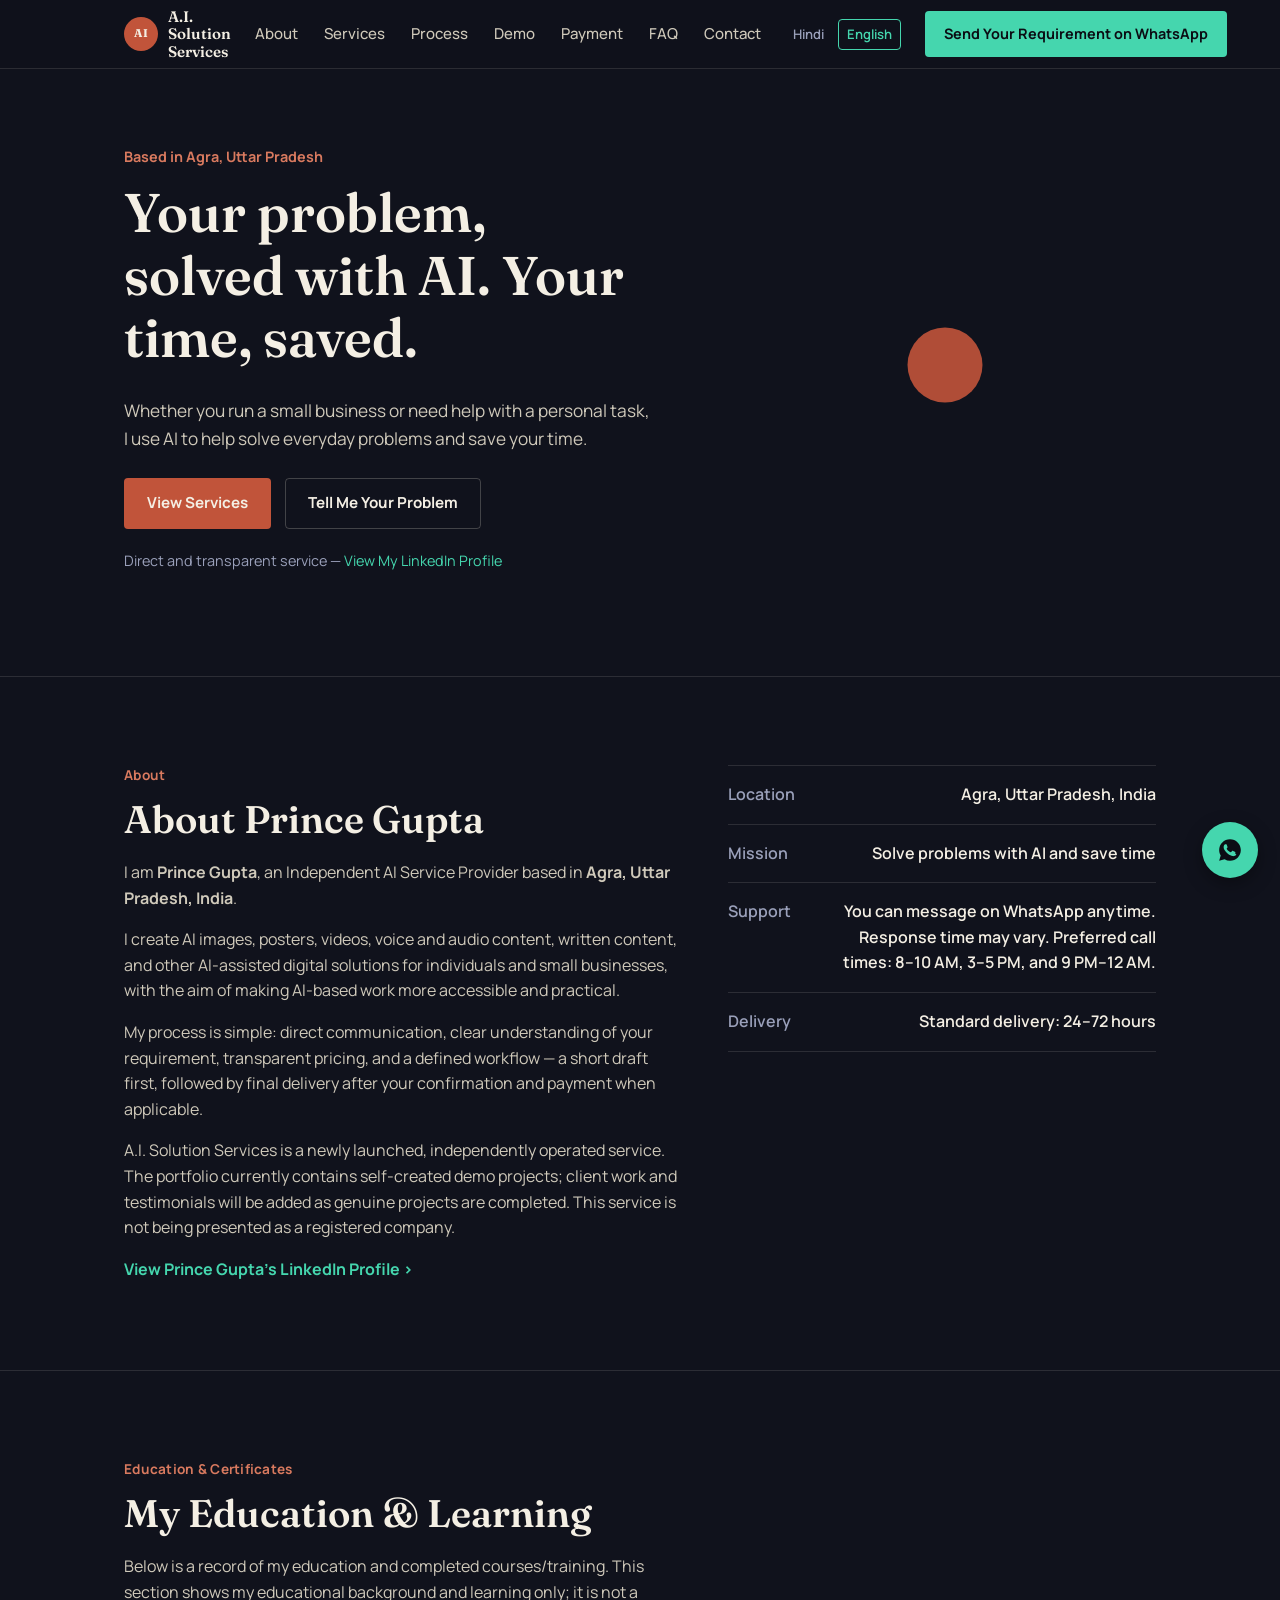
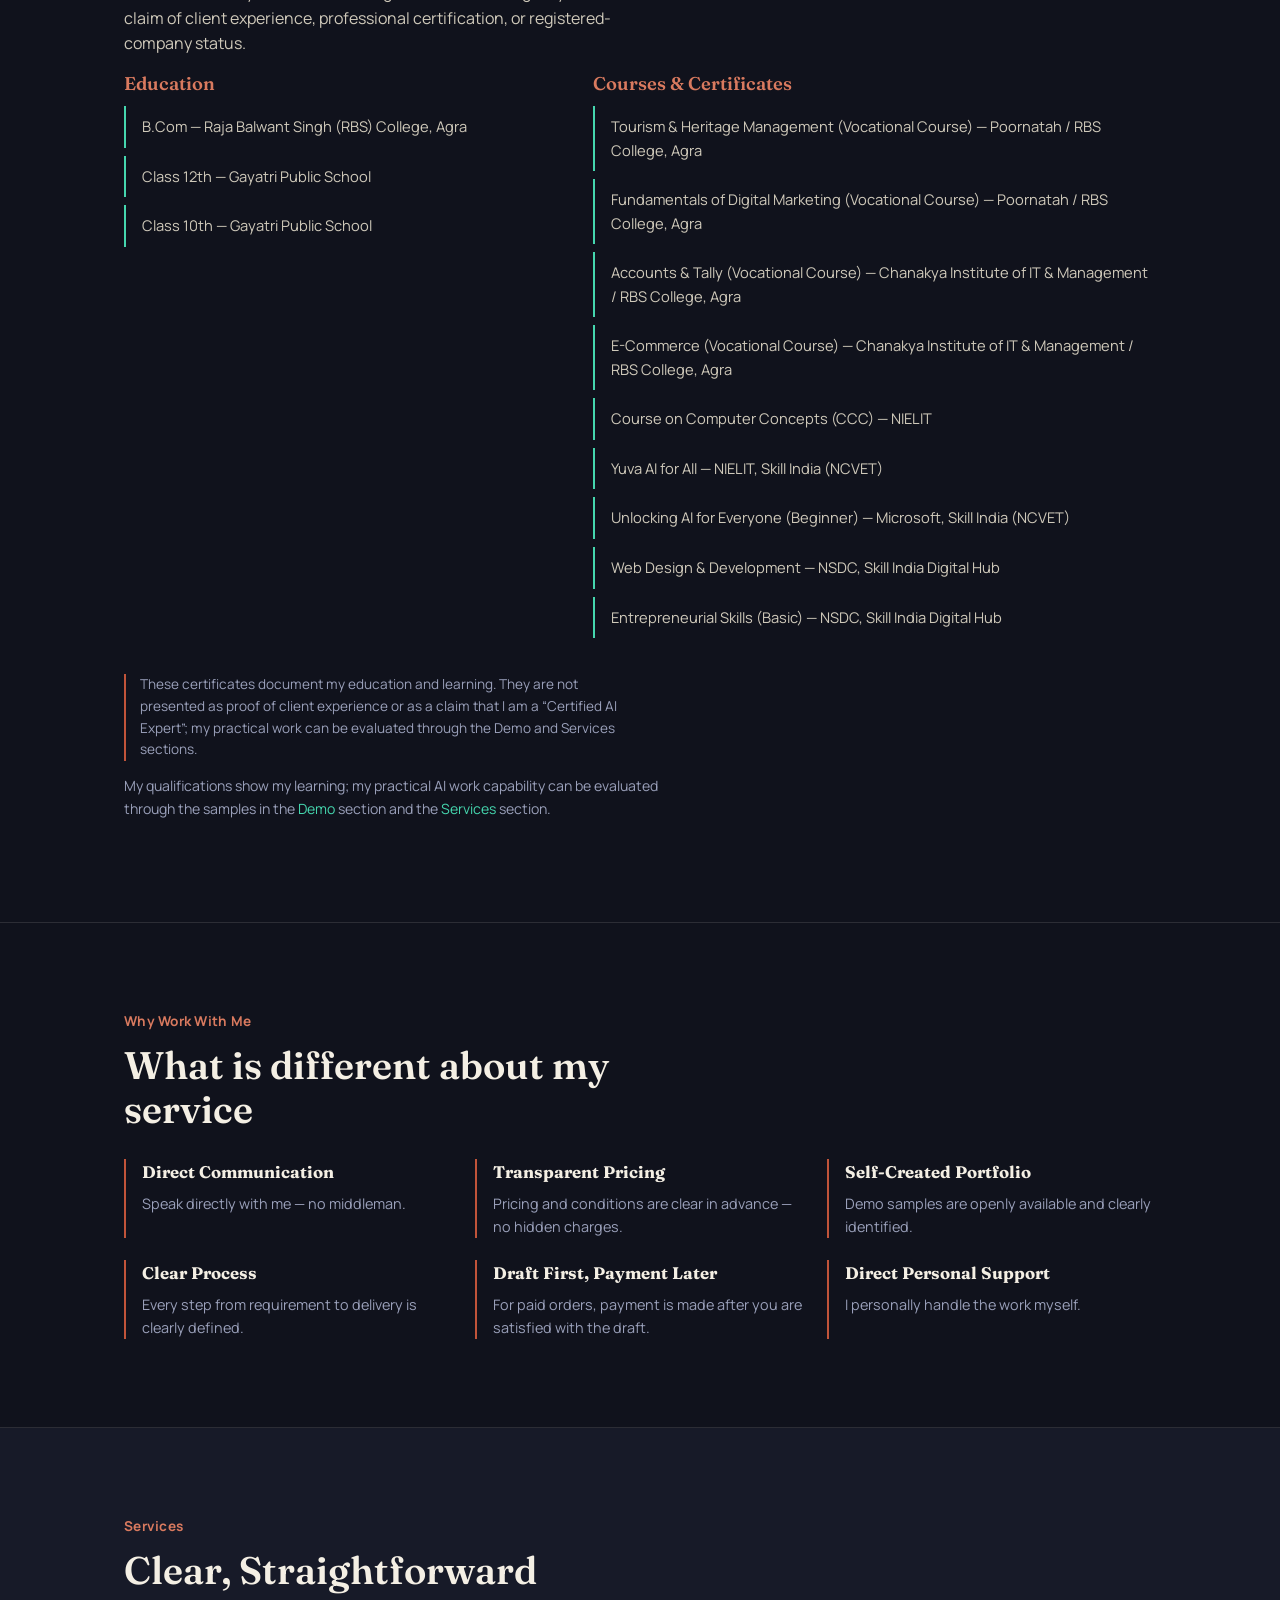
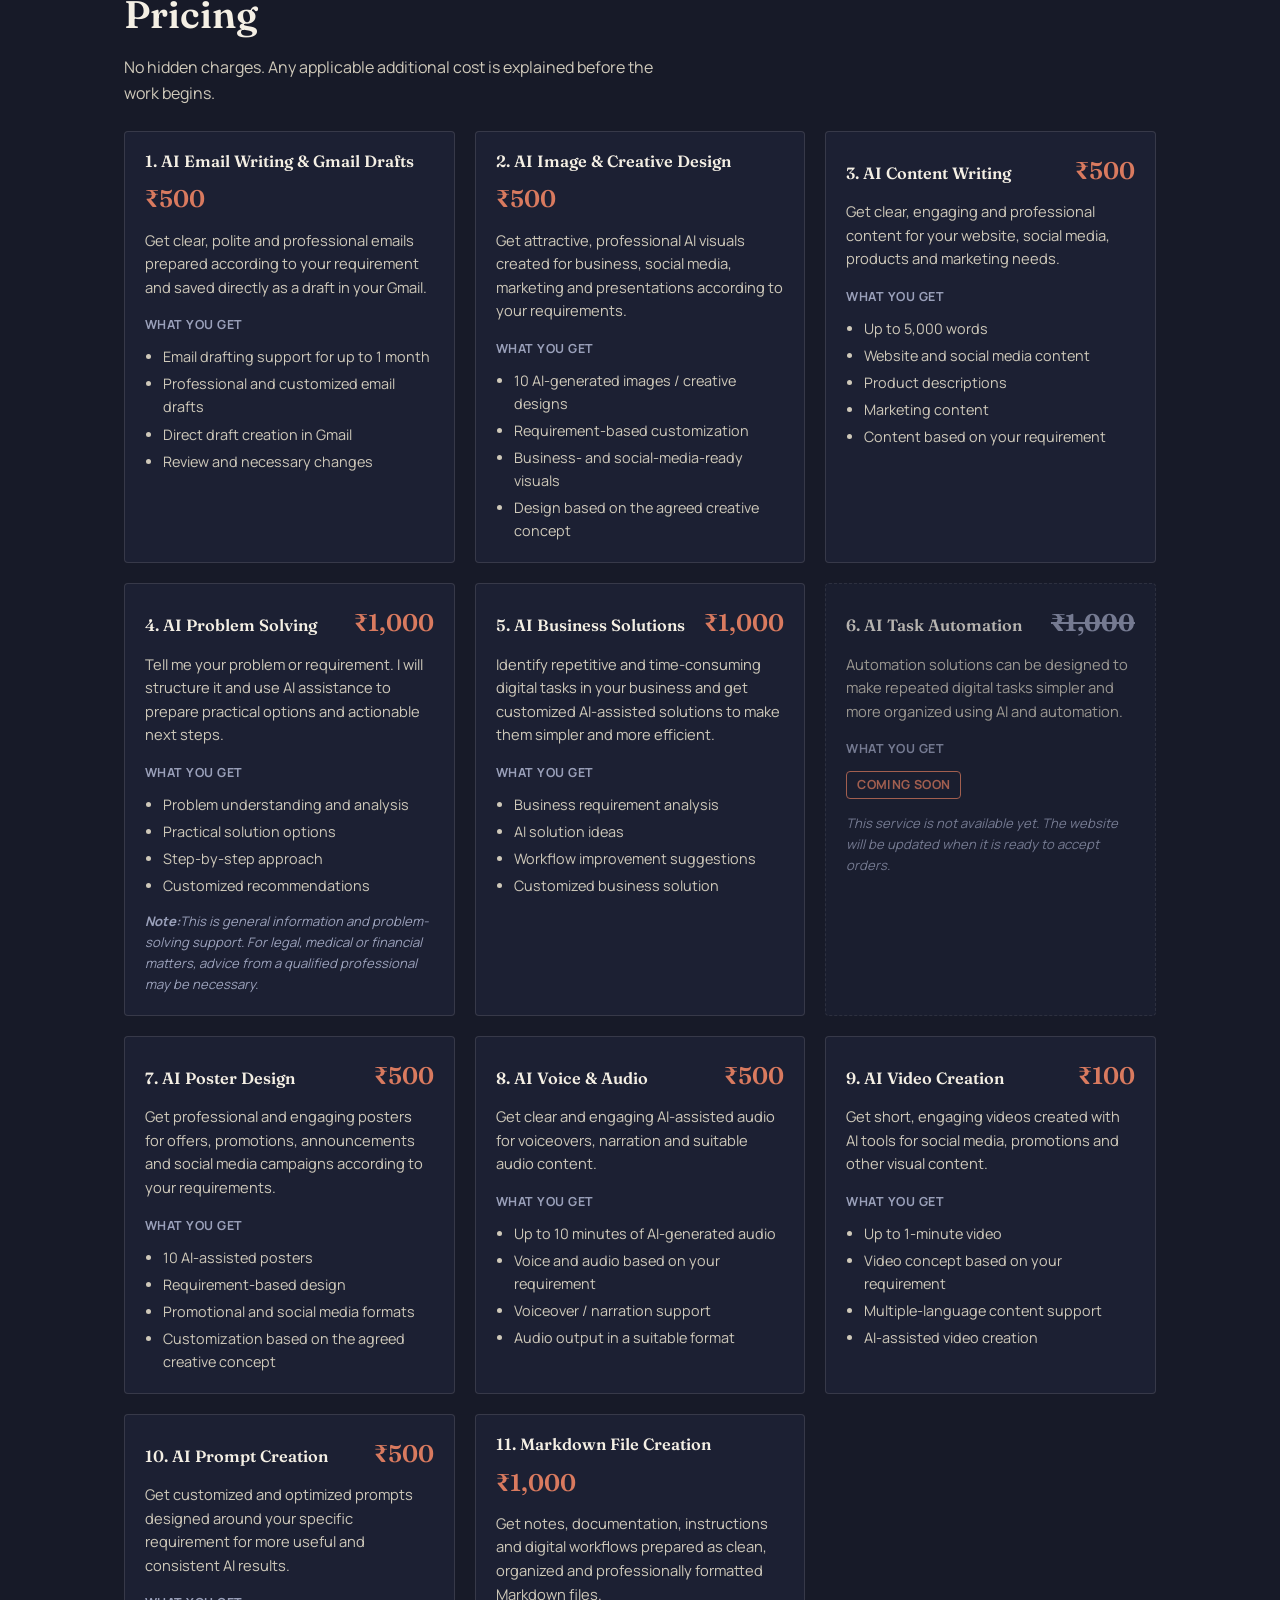
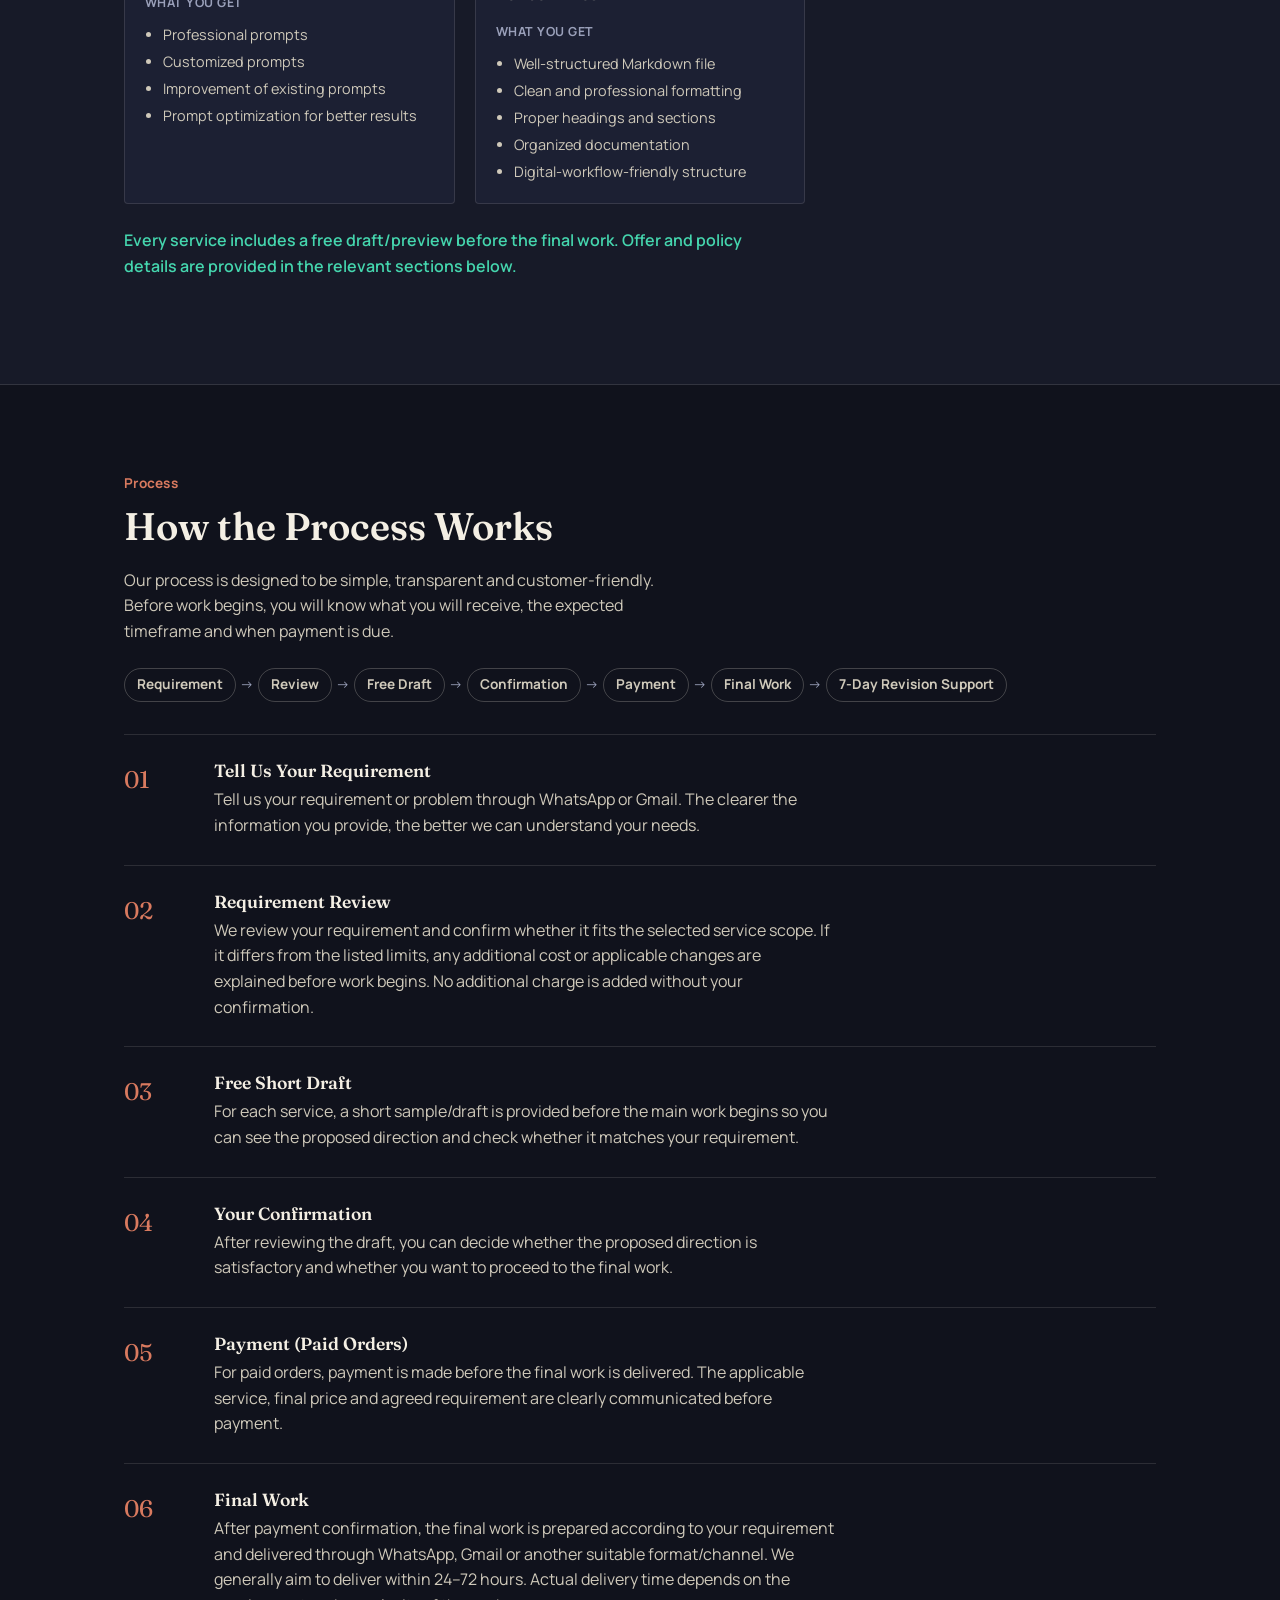
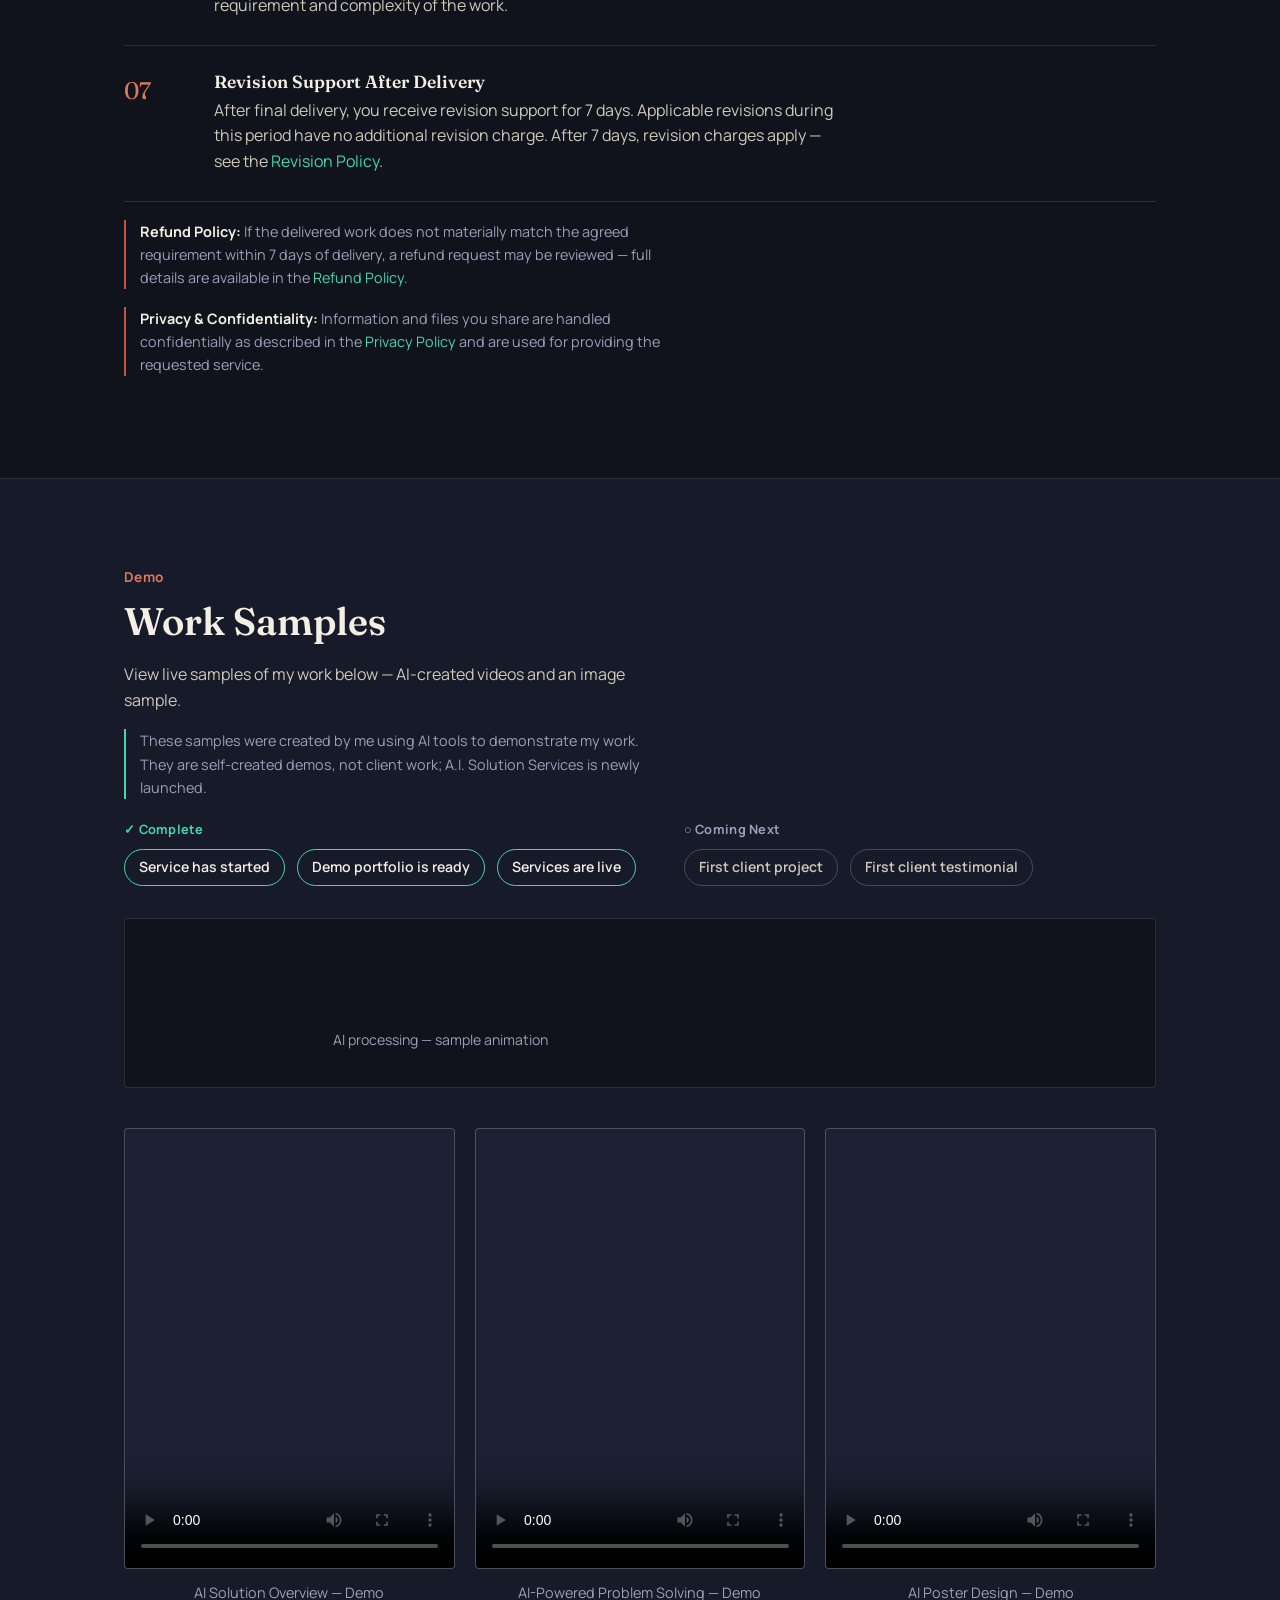
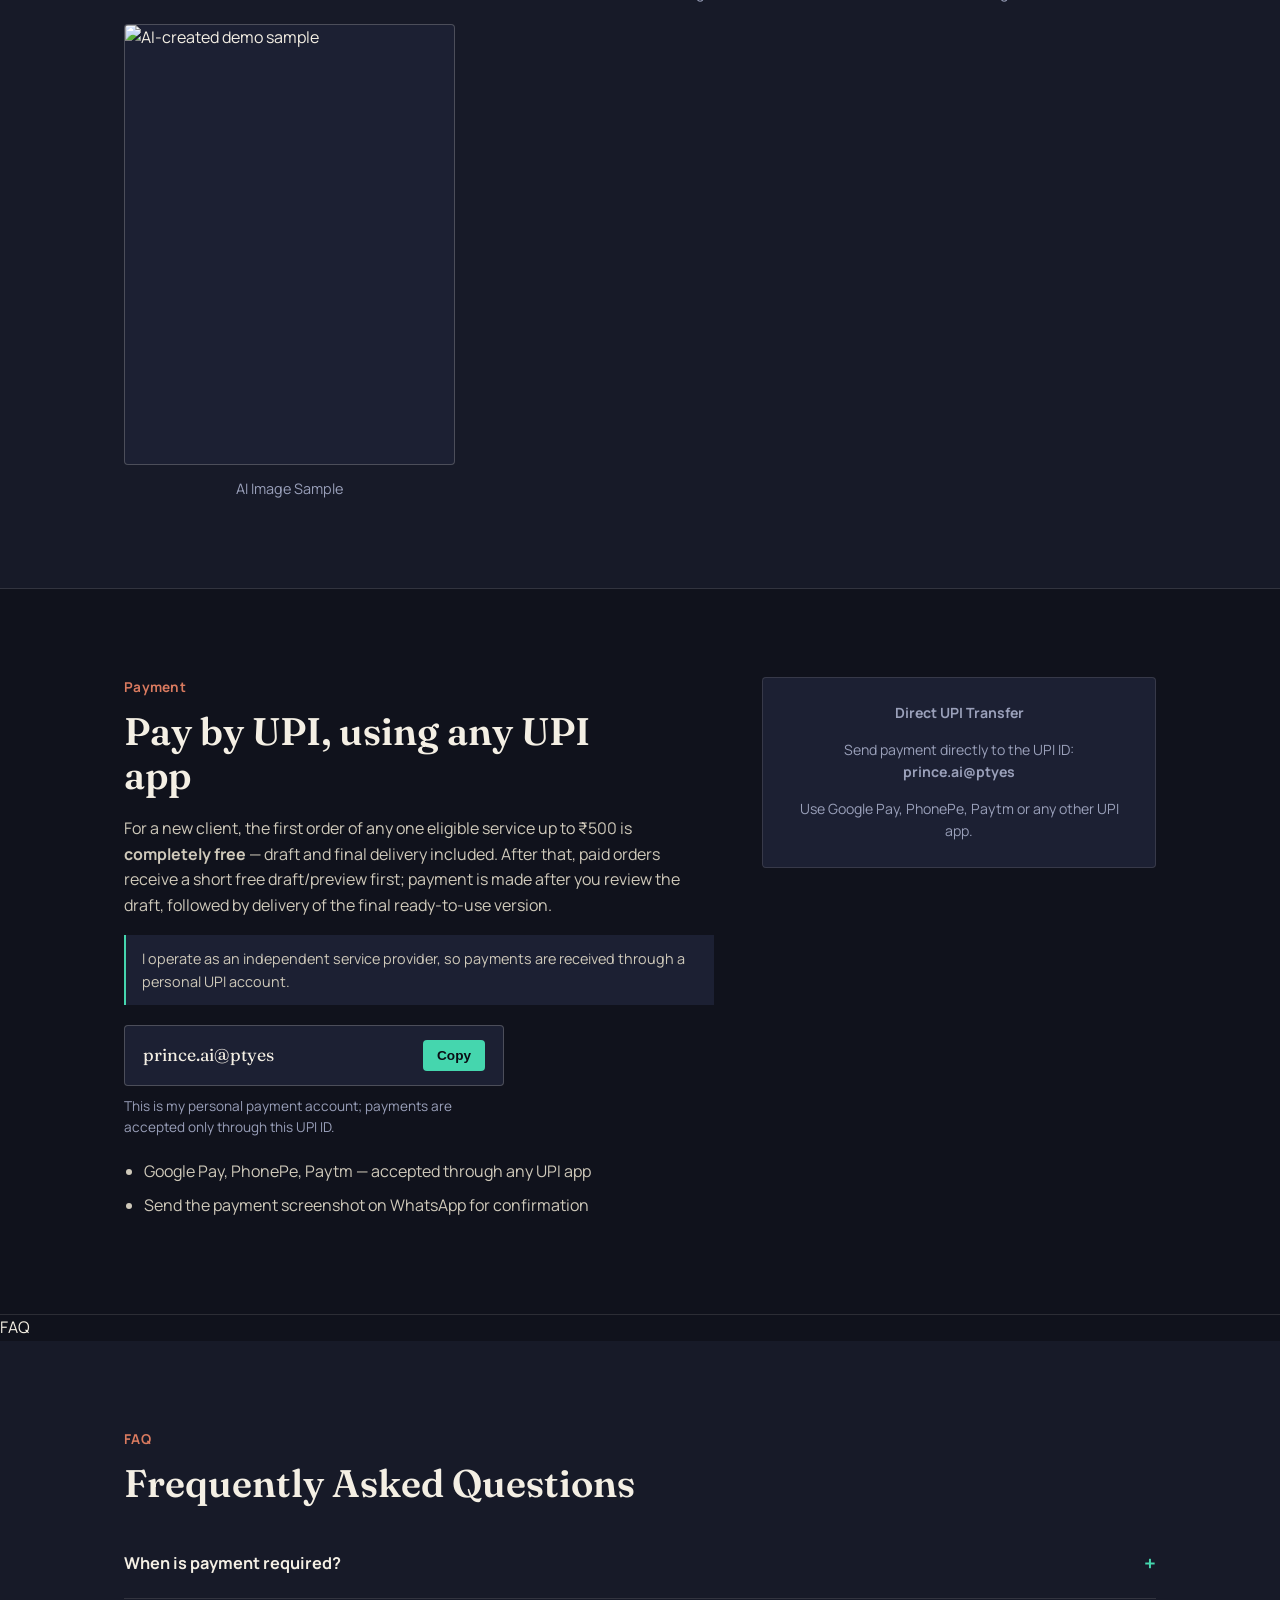
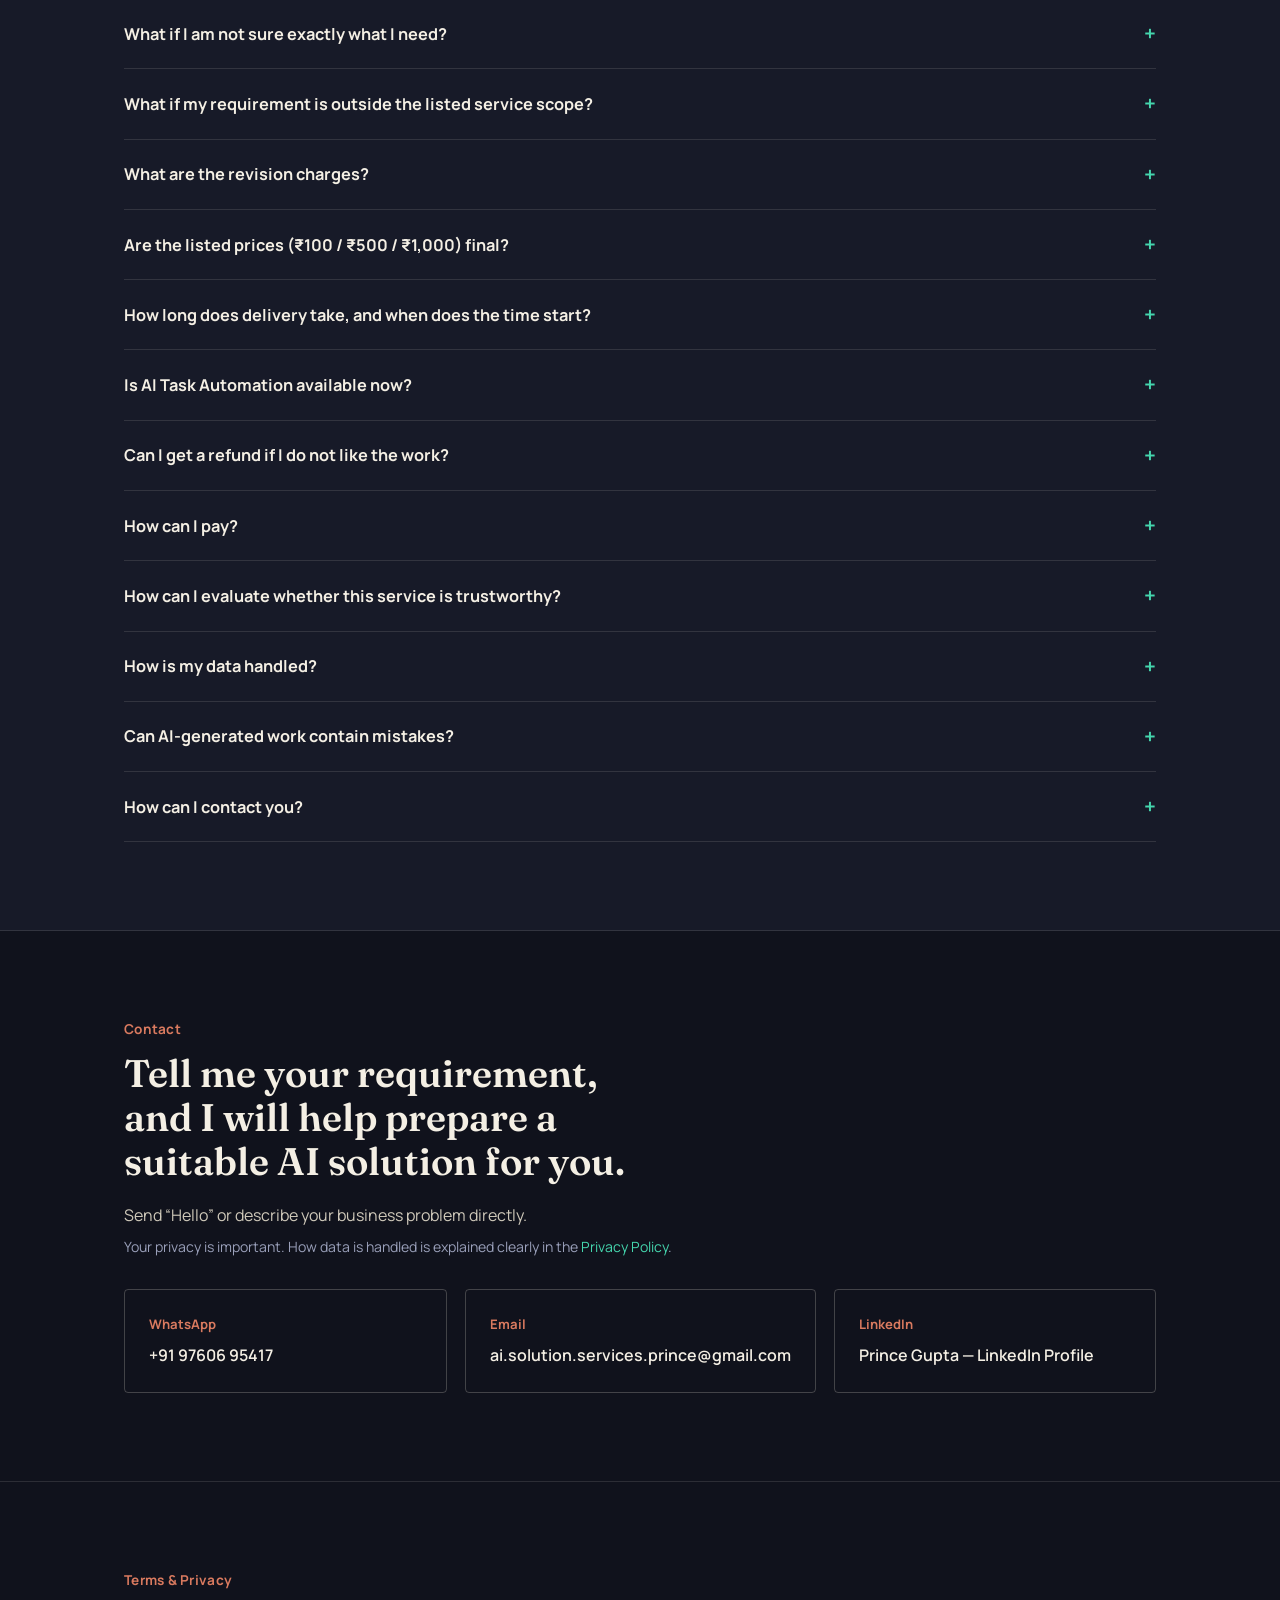
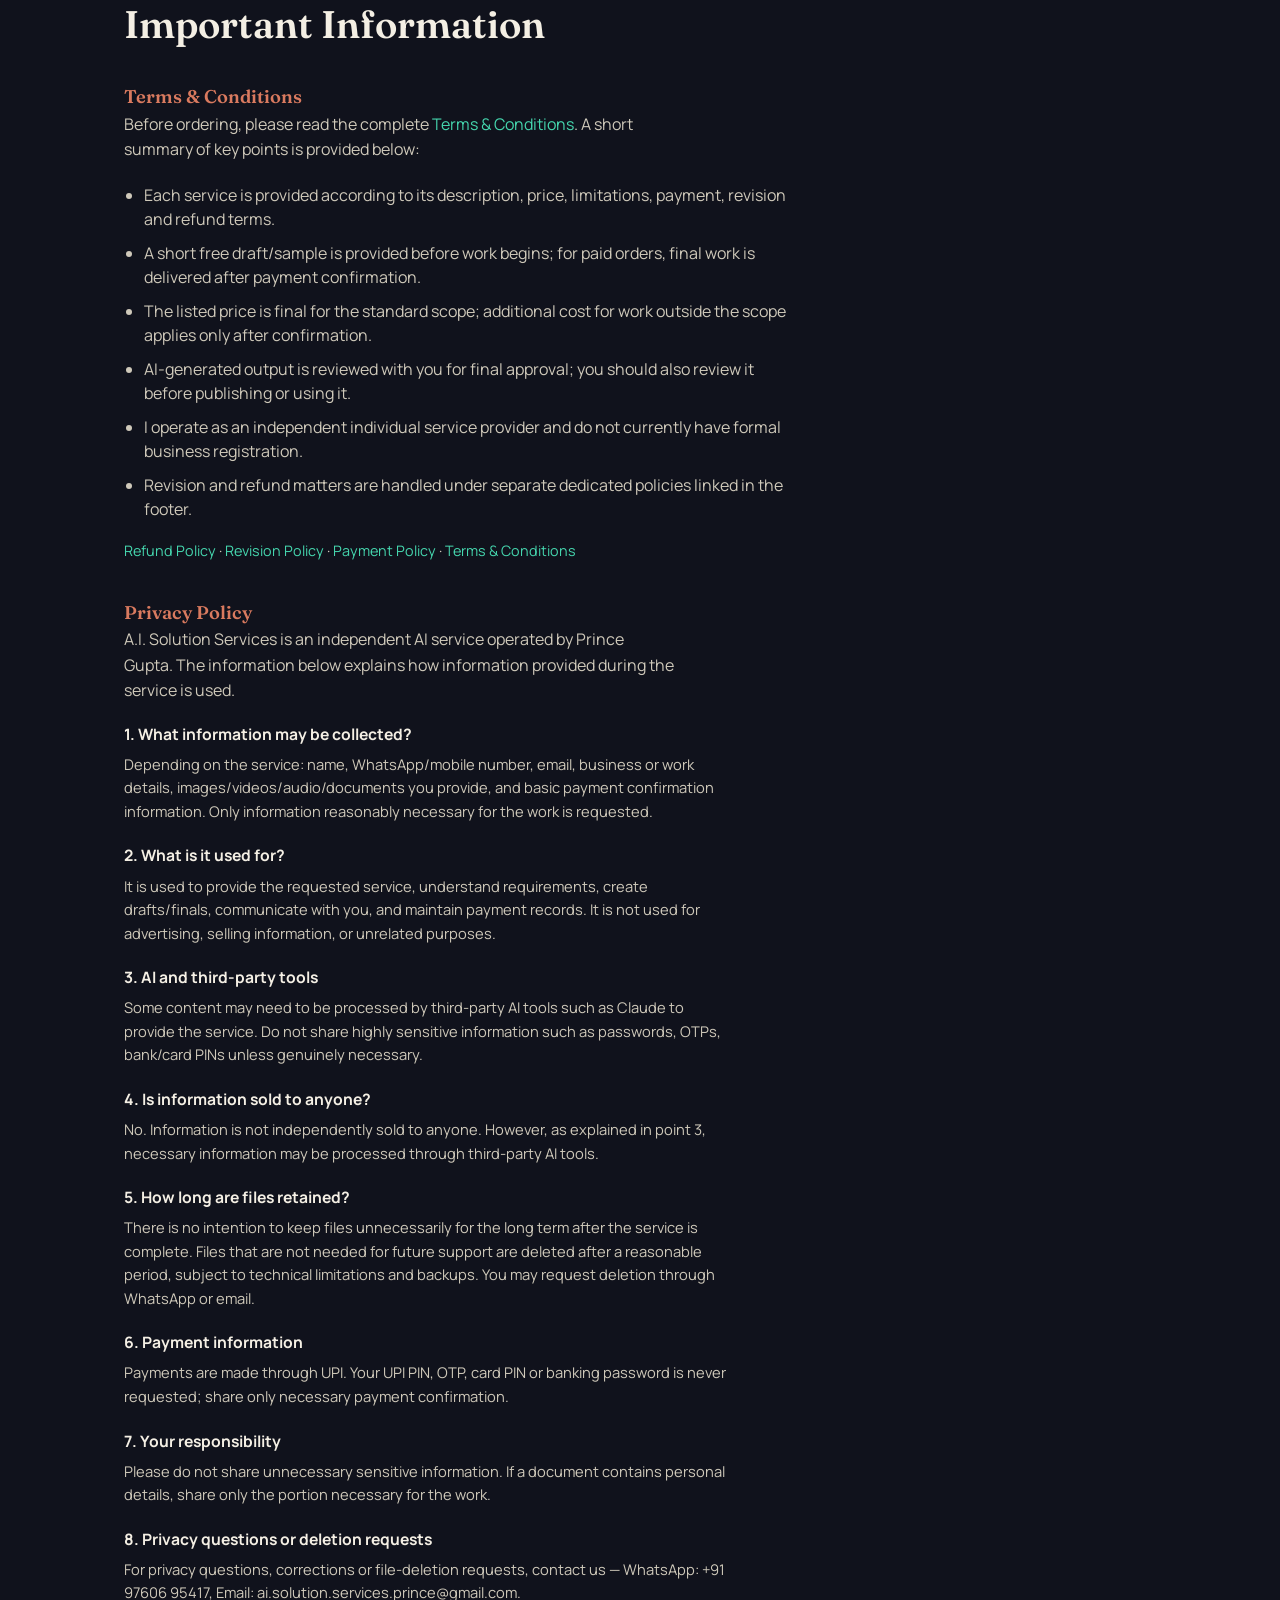
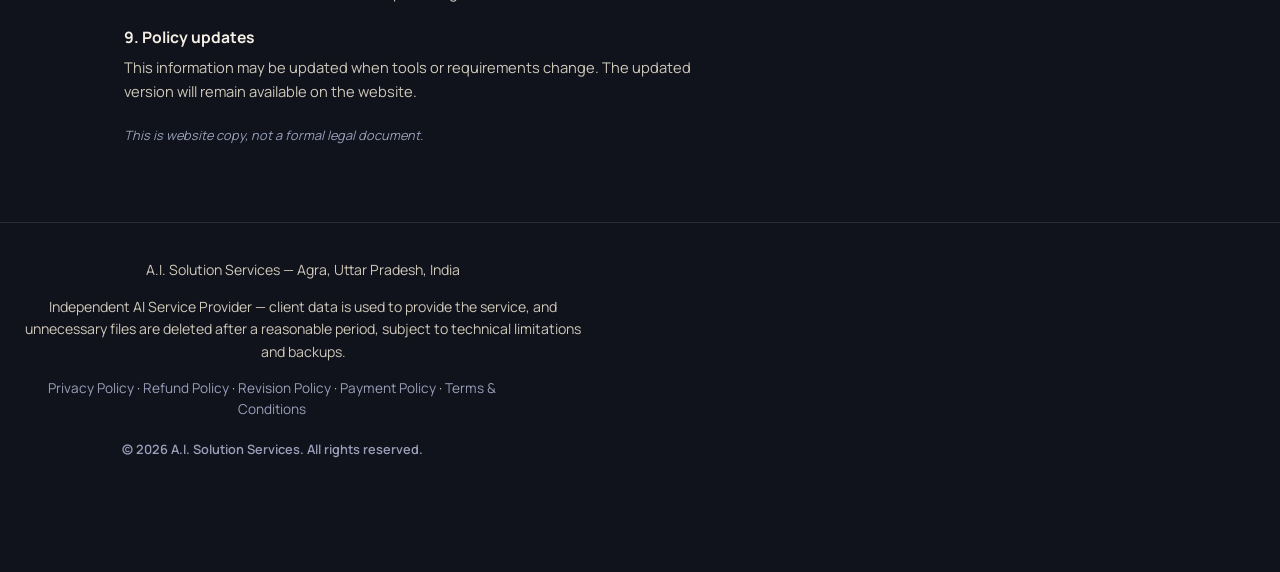
==== en/index.html @ d457bf04 "Add files via upload" ====
<!DOCTYPE html>
<html lang="en">
<head>
<meta charset="utf-8"/>
<meta content="width=device-width, initial-scale=1.0" name="viewport"/>
<title>A.I. Solution Services — Agra | AI Solutions That Save Time</title>
<meta content="AI solutions, creative services, content, visuals and digital support from Agra, Uttar Pradesh." name="description"/>
<link href="https://prince5192005-collab.github.io/ai-solution-services/en/" rel="canonical"/>
<link href="https://prince5192005-collab.github.io/ai-solution-services/en/" hreflang="en" rel="alternate"/>
<link href="https://prince5192005-collab.github.io/ai-solution-services/" hreflang="x-default" rel="alternate"/>
<meta content="website" property="og:type"/>
<meta content="A.I. Solution Services — Agra | AI se Problem Solve, Time Save" property="og:title"/>
<meta content="Agra based AI Solution Services — AI images, posters, video, voice, audio, content writing aur email drafting. Apni problem solve karein, apna time bachayein." property="og:description"/>
<meta content="https://prince5192005-collab.github.io/ai-solution-services/" property="og:url"/>
<meta content="https://prince5192005-collab.github.io/ai-solution-services/assets/005.png" property="og:image"/>
<meta content="summary_large_image" name="twitter:card"/>
<meta content="A.I. Solution Services — Agra | AI se Problem Solve, Time Save" name="twitter:title"/>
<meta content="Agra based AI Solution Services — AI images, posters, video, voice, audio, content writing aur email drafting." name="twitter:description"/>
<link href="data:image/svg+xml,&lt;svg xmlns='http://www.w3.org/2000/svg' viewBox='0 0 100 100'&gt;&lt;rect width='100' height='100' rx='20' fill='%2345d6ae'/&gt;&lt;text x='50' y='66' font-size='48' font-family='Arial,sans-serif' font-weight='700' text-anchor='middle' fill='%2310121c'&gt;AI&lt;/text&gt;&lt;/svg&gt;" rel="icon"/>
<link href="https://fonts.googleapis.com" rel="preconnect"/>
<link crossorigin="" href="https://fonts.gstatic.com" rel="preconnect"/>
<link href="https://fonts.googleapis.com/css2?family=Fraunces:opsz,wght@9..144,400;9..144,500;9..144,600;9..144,700&amp;family=Manrope:wght@400;500;600;700;800&amp;display=swap" rel="stylesheet"/>
<link href="../style.css" rel="stylesheet"/>
<link href="https://prince5192005-collab.github.io/ai-solution-services/hi/" hreflang="hi" rel="alternate"/></head>
<body>
<a class="skip-link" href="#main">Skip to main content</a>
<header class="site-header" id="top">
<div class="header-inner">
<a class="brand" href="#top">
<span aria-hidden="true" class="brand-mark">AI</span>
<span class="brand-text">A.I. Solution<br/>Services</span>
</a>
<nav class="main-nav" id="main-nav">
<a href="#about">About</a>
<a href="#service">Services</a>
<a href="#process">Process</a>
<a href="#demo">Demo</a>
<a href="#payment">Payment</a>
<a href="#faq">FAQ</a>
<a href="#contact">Contact</a>
</nav>
<nav aria-label="Language" class="lang-switch">
<a href="../hi/" lang="hi">Hindi</a>
<span aria-current="page" class="lang-current">English</span>
</nav>
<a class="btn btn-whatsapp header-cta" href="https://wa.me/919760695417?text=Hello%2C%20I%20would%20like%20to%20discuss%20my%20requirement" rel="noopener" target="_blank">Send Your Requirement on WhatsApp</a>
<button aria-controls="main-nav" aria-expanded="false" aria-label="Menu kholein" class="nav-toggle" id="navToggle">
<span></span><span></span><span></span>
</button>
</div>
</header>
<main id="main">
<!-- HERO -->
<section class="hero">
<div class="hero-inner">
<div class="hero-copy">
<p class="eyebrow">Based in Agra, Uttar Pradesh</p>
<h1>Your problem, solved with AI. Your time, saved.</h1>
<p class="hero-sub">Whether you run a small business or need help with a personal task, I use AI to help solve everyday problems and save your time.</p>
<div class="hero-actions">
<a class="btn btn-primary" href="#service">View Services</a>
<a class="btn btn-ghost" href="#contact">Tell Me Your Problem</a>
</div>
<p class="hero-trust">Direct and transparent service — <a href="https://www.linkedin.com/in/princegupta-aisolutions?utm_source=share_via&amp;utm_content=profile&amp;utm_medium=member_android" rel="noopener" target="_blank">View My LinkedIn Profile</a></p>
</div>
<div aria-hidden="true" class="hero-visual">
<svg class="pulse-svg" viewbox="0 0 320 320">
<circle class="pulse-core" cx="160" cy="160" r="40"></circle>
<circle class="pulse-ring r1" cx="160" cy="160" r="70"></circle>
<circle class="pulse-ring r2" cx="160" cy="160" r="110"></circle>
<circle class="pulse-ring r3" cx="160" cy="160" r="150"></circle>
</svg>
</div>
</div>
</section>
<!-- ABOUT -->
<section class="section" id="about">
<div class="section-inner about-grid">
<div>
<p class="section-label">About</p>
<h2>About Prince Gupta</h2>
<p>I am <strong>Prince Gupta</strong>, an Independent AI Service Provider based in <strong>Agra, Uttar Pradesh, India</strong>.</p>
<p>I create AI images, posters, videos, voice and audio content, written content, and other AI-assisted digital solutions for individuals and small businesses, with the aim of making AI-based work more accessible and practical.</p>
<p>My process is simple: direct communication, clear understanding of your requirement, transparent pricing, and a defined workflow — a short draft first, followed by final delivery after your confirmation and payment when applicable.</p>
<p>A.I. Solution Services is a newly launched, independently operated service. The portfolio currently contains self-created demo projects; client work and testimonials will be added as genuine projects are completed. This service is not being presented as a registered company.</p>
<a class="link-arrow" href="https://www.linkedin.com/in/princegupta-aisolutions?utm_source=share_via&amp;utm_content=profile&amp;utm_medium=member_android" rel="noopener" target="_blank">View Prince Gupta’s LinkedIn Profile</a>
</div>
<dl class="about-facts">
<div><dt>Location</dt><dd>Agra, Uttar Pradesh, India</dd></div>
<div><dt>Mission</dt><dd>Solve problems with AI and save time</dd></div>
<div><dt>Support</dt><dd>You can message on WhatsApp anytime. Response time may vary. Preferred call times: 8–10 AM, 3–5 PM, and 9 PM–12 AM.</dd></div>
<div><dt>Delivery</dt><dd>Standard delivery: 24–72 hours</dd></div>
</dl>
</div>
</section>
<!-- EDUCATION & CERTIFICATES -->
<section class="section credentials-section">
<div class="section-inner">
<p class="section-label">Education &amp; Certificates</p>
<h2>My Education &amp; Learning</h2>
<p class="section-intro">Below is a record of my education and completed courses/training. This section shows my educational background and learning only; it is not a claim of client experience, professional certification, or registered-company status.</p>
<div class="credentials-grid">
<div>
<h3 class="subsection-heading">Education</h3>
<ul class="credentials-list">
<li>B.Com — Raja Balwant Singh (RBS) College, Agra</li>
<li>Class 12th — Gayatri Public School</li>
<li>Class 10th — Gayatri Public School</li>
</ul>
</div>
<div>
<h3 class="subsection-heading">Courses &amp; Certificates</h3>
<ul class="credentials-list">
<li>Tourism &amp; Heritage Management (Vocational Course) — Poornatah / RBS College, Agra</li>
<li>Fundamentals of Digital Marketing (Vocational Course) — Poornatah / RBS College, Agra</li>
<li>Accounts &amp; Tally (Vocational Course) — Chanakya Institute of IT &amp; Management / RBS College, Agra</li>
<li>E-Commerce (Vocational Course) — Chanakya Institute of IT &amp; Management / RBS College, Agra</li>
<li>Course on Computer Concepts (CCC) — NIELIT</li>
<li>Yuva AI for All — NIELIT, Skill India (NCVET)</li>
<li>Unlocking AI for Everyone (Beginner) — Microsoft, Skill India (NCVET)</li>
<li>Web Design &amp; Development — NSDC, Skill India Digital Hub</li>
<li>Entrepreneurial Skills (Basic) — NSDC, Skill India Digital Hub</li>
</ul>
</div>
</div>
<p class="credentials-note">These certificates document my education and learning. They are not presented as proof of client experience or as a claim that I am a “Certified AI Expert”; my practical work can be evaluated through the Demo and Services sections.</p>
<p class="credentials-pointer">My qualifications show my learning; my practical AI work capability can be evaluated through the samples in the <a href="#demo">Demo</a> section and the <a href="#service">Services</a> section.</p>
</div>
</section>
<!-- WHY WORK WITH US -->
<section class="section why-us">
<div class="section-inner">
<p class="section-label">Why Work With Me</p>
<h2>What is different about my service</h2>
<ul class="why-us-grid">
<li><strong>Direct Communication</strong><span>Speak directly with me — no middleman.</span></li>
<li><strong>Transparent Pricing</strong><span>Pricing and conditions are clear in advance — no hidden charges.</span></li>
<li><strong>Self-Created Portfolio</strong><span>Demo samples are openly available and clearly identified.</span></li>
<li><strong>Clear Process</strong><span>Every step from requirement to delivery is clearly defined.</span></li>
<li><strong>Draft First, Payment Later</strong><span>For paid orders, payment is made after you are satisfied with the draft.</span></li>
<li><strong>Direct Personal Support</strong><span>I personally handle the work myself.</span></li>
</ul>
</div>
</section>
<!-- SERVICE -->
<section class="section section-alt" id="service">
<div class="section-inner">
<p class="section-label">Services</p>
<h2>Clear, Straightforward Pricing</h2>
<p class="section-intro">No hidden charges. Any applicable additional cost is explained before the work begins.</p>
<div class="service-cards">
<div class="service-card">
<div class="service-card-head">
<h3>1. AI Email Writing &amp; Gmail Drafts</h3>
<p class="price"><span>₹500</span></p>
</div>
<p class="service-desc">Get clear, polite and professional emails prepared according to your requirement and saved directly as a draft in your Gmail.</p>
<p class="service-subhead">What You Get</p>
<ul class="service-includes">
<li>Email drafting support for up to 1 month</li>
<li>Professional and customized email drafts</li>
<li>Direct draft creation in Gmail</li>
<li>Review and necessary changes</li>
</ul>
</div>
<div class="service-card">
<div class="service-card-head">
<h3>2. AI Image &amp; Creative Design</h3>
<p class="price"><span>₹500</span></p>
</div>
<p class="service-desc">Get attractive, professional AI visuals created for business, social media, marketing and presentations according to your requirements.</p>
<p class="service-subhead">What You Get</p>
<ul class="service-includes">
<li>10 AI-generated images / creative designs</li>
<li>Requirement-based customization</li>
<li>Business- and social-media-ready visuals</li>
<li>Design based on the agreed creative concept</li>
</ul>
</div>
<div class="service-card">
<div class="service-card-head">
<h3>3. AI Content Writing</h3>
<p class="price"><span>₹500</span></p>
</div>
<p class="service-desc">Get clear, engaging and professional content for your website, social media, products and marketing needs.</p>
<p class="service-subhead">What You Get</p>
<ul class="service-includes">
<li>Up to 5,000 words</li>
<li>Website and social media content</li>
<li>Product descriptions</li>
<li>Marketing content</li>
<li>Content based on your requirement</li>
</ul>
</div>
<div class="service-card">
<div class="service-card-head">
<h3>4. AI Problem Solving</h3>
<p class="price"><span>₹1,000</span></p>
</div>
<p class="service-desc">Tell me your problem or requirement. I will structure it and use AI assistance to prepare practical options and actionable next steps.</p>
<p class="service-subhead">What You Get</p>
<ul class="service-includes">
<li>Problem understanding and analysis</li>
<li>Practical solution options</li>
<li>Step-by-step approach</li>
<li>Customized recommendations</li>
</ul>
<p class="service-note"><strong>Note:</strong>This is general information and problem-solving support. For legal, medical or financial matters, advice from a qualified professional may be necessary.</p>
</div>
<div class="service-card">
<div class="service-card-head">
<h3>5. AI Business Solutions</h3>
<p class="price"><span>₹1,000</span></p>
</div>
<p class="service-desc">Identify repetitive and time-consuming digital tasks in your business and get customized AI-assisted solutions to make them simpler and more efficient.</p>
<p class="service-subhead">What You Get</p>
<ul class="service-includes">
<li>Business requirement analysis</li>
<li>AI solution ideas</li>
<li>Workflow improvement suggestions</li>
<li>Customized business solution</li>
</ul>
</div>
<div class="service-card service-card-unavailable">
<div class="service-card-head">
<h3>6. AI Task Automation</h3>
<p class="price price-unavailable">₹1,000</p>
</div>
<p class="service-desc">Automation solutions can be designed to make repeated digital tasks simpler and more organized using AI and automation.</p>
<p class="service-subhead">What You Get</p>
<p class="unavailable-badge">Coming Soon</p>
<p class="service-note">This service is not available yet. The website will be updated when it is ready to accept orders.</p>
</div>
<div class="service-card">
<div class="service-card-head">
<h3>7. AI Poster Design</h3>
<p class="price"><span>₹500</span></p>
</div>
<p class="service-desc">Get professional and engaging posters for offers, promotions, announcements and social media campaigns according to your requirements.</p>
<p class="service-subhead">What You Get</p>
<ul class="service-includes">
<li>10 AI-assisted posters</li>
<li>Requirement-based design</li>
<li>Promotional and social media formats</li>
<li>Customization based on the agreed creative concept</li>
</ul>
</div>
<div class="service-card">
<div class="service-card-head">
<h3>8. AI Voice &amp; Audio</h3>
<p class="price"><span>₹500</span></p>
</div>
<p class="service-desc">Get clear and engaging AI-assisted audio for voiceovers, narration and suitable audio content.</p>
<p class="service-subhead">What You Get</p>
<ul class="service-includes">
<li>Up to 10 minutes of AI-generated audio</li>
<li>Voice and audio based on your requirement</li>
<li>Voiceover / narration support</li>
<li>Audio output in a suitable format</li>
</ul>
</div>
<div class="service-card">
<div class="service-card-head">
<h3>9. AI Video Creation</h3>
<p class="price"><span>₹100</span></p>
</div>
<p class="service-desc">Get short, engaging videos created with AI tools for social media, promotions and other visual content.</p>
<p class="service-subhead">What You Get</p>
<ul class="service-includes">
<li>Up to 1-minute video</li>
<li>Video concept based on your requirement</li>
<li>Multiple-language content support</li>
<li>AI-assisted video creation</li>
</ul>
</div>
<div class="service-card">
<div class="service-card-head">
<h3>10. AI Prompt Creation</h3>
<p class="price"><span>₹500</span></p>
</div>
<p class="service-desc">Get customized and optimized prompts designed around your specific requirement for more useful and consistent AI results.</p>
<p class="service-subhead">What You Get</p>
<ul class="service-includes">
<li>Professional prompts</li>
<li>Customized prompts</li>
<li>Improvement of existing prompts</li>
<li>Prompt optimization for better results</li>
</ul>
</div>
<div class="service-card">
<div class="service-card-head">
<h3>11. Markdown File Creation</h3>
<p class="price"><span>₹1,000</span></p>
</div>
<p class="service-desc">Get notes, documentation, instructions and digital workflows prepared as clean, organized and professionally formatted Markdown files.</p>
<p class="service-subhead">What You Get</p>
<ul class="service-includes">
<li>Well-structured Markdown file</li>
<li>Clean and professional formatting</li>
<li>Proper headings and sections</li>
<li>Organized documentation</li>
<li>Digital-workflow-friendly structure</li>
</ul>
</div>
</div>
<p class="service-footnote">Every service includes a free draft/preview before the final work. Offer and policy details are provided in the relevant sections below.</p>
</div>
</section>
<!-- PROGRESS -->
<section class="section" id="process">
<div class="section-inner">
<p class="section-label">Process</p>
<h2>How the Process Works</h2>
<p class="section-intro">Our process is designed to be simple, transparent and customer-friendly. Before work begins, you will know what you will receive, the expected timeframe and when payment is due.</p>
<div aria-hidden="true" class="flow-strip">
<span>Requirement</span><span class="flow-arrow">→</span>
<span>Review</span><span class="flow-arrow">→</span>
<span>Free Draft</span><span class="flow-arrow">→</span>
<span>Confirmation</span><span class="flow-arrow">→</span>
<span>Payment</span><span class="flow-arrow">→</span>
<span>Final Work</span><span class="flow-arrow">→</span>
<span>7-Day Revision Support</span>
</div>
<ol class="steps">
<li>
<span class="step-num">01</span>
<div>
<h3>Tell Us Your Requirement</h3>
<p>Tell us your requirement or problem through WhatsApp or Gmail. The clearer the information you provide, the better we can understand your needs.</p>
</div>
</li>
<li>
<span class="step-num">02</span>
<div>
<h3>Requirement Review</h3>
<p>We review your requirement and confirm whether it fits the selected service scope. If it differs from the listed limits, any additional cost or applicable changes are explained before work begins. No additional charge is added without your confirmation.</p>
</div>
</li>
<li>
<span class="step-num">03</span>
<div>
<h3>Free Short Draft</h3>
<p>For each service, a short sample/draft is provided before the main work begins so you can see the proposed direction and check whether it matches your requirement.</p>
</div>
</li>
<li>
<span class="step-num">04</span>
<div>
<h3>Your Confirmation</h3>
<p>After reviewing the draft, you can decide whether the proposed direction is satisfactory and whether you want to proceed to the final work.</p>
</div>
</li>
<li>
<span class="step-num">05</span>
<div>
<h3>Payment (Paid Orders)</h3>
<p>For paid orders, payment is made before the final work is delivered. The applicable service, final price and agreed requirement are clearly communicated before payment.</p>
</div>
</li>
<li>
<span class="step-num">06</span>
<div>
<h3>Final Work</h3>
<p>After payment confirmation, the final work is prepared according to your requirement and delivered through WhatsApp, Gmail or another suitable format/channel. We generally aim to deliver within 24–72 hours. Actual delivery time depends on the requirement and complexity of the work.</p>
</div>
</li>
<li>
<span class="step-num">07</span>
<div>
<h3>Revision Support After Delivery</h3>
<p>After final delivery, you receive revision support for 7 days. Applicable revisions during this period have no additional revision charge. After 7 days, revision charges apply — see the <a href="../revision-policy.html">Revision Policy</a>.</p>
</div>
</li>
</ol>
<p class="process-note"><strong>Refund Policy:</strong> If the delivered work does not materially match the agreed requirement within 7 days of delivery, a refund request may be reviewed — full details are available in the <a href="../refund-policy.html">Refund Policy</a>.</p>
<p class="process-note"><strong>Privacy &amp; Confidentiality:</strong> Information and files you share are handled confidentially as described in the <a href="#privacy">Privacy Policy</a> and are used for providing the requested service.</p>
</div>
</section>
<!-- DEMO -->
<section class="section section-alt" id="demo">
<div class="section-inner">
<p class="section-label">Demo</p>
<h2>Work Samples</h2>
<p class="section-intro">View live samples of my work below — AI-created videos and an image sample.</p>
<p class="demo-disclaimer">These samples were created by me using AI tools to demonstrate my work. They are self-created demos, not client work; A.I. Solution Services is newly launched.</p>
<div class="journey-groups">
<div class="journey-group">
<p class="journey-heading heading-done">✓ Complete</p>
<ul class="journey-list">
<li class="done">Service has started</li>
<li class="done">Demo portfolio is ready</li>
<li class="done">Services are live</li>
</ul>
</div>
<div class="journey-group">
<p class="journey-heading heading-pending">○ Coming Next</p>
<ul class="journey-list">
<li class="pending">First client project</li>
<li class="pending">First client testimonial</li>
</ul>
</div>
</div>
<div aria-hidden="true" class="demo-live">
<div class="wave">
<span></span><span></span><span></span><span></span><span></span><span></span><span></span><span></span>
</div>
<p class="demo-live-label">AI processing — sample animation</p>
</div>
<div class="demo-grid">
<div class="demo-card">
<div class="demo-thumb demo-thumb-video">
<video controls="" playsinline="" poster="assets/video-placeholder.jpg" preload="metadata">
<source src="../assets/001.mp4" type="video/mp4"/>
              Video preview could not be loaded. Please message us on WhatsApp.
            </video>
</div>
<p>AI Solution Overview — Demo</p>
</div>
<div class="demo-card">
<div class="demo-thumb demo-thumb-video">
<video controls="" playsinline="" poster="assets/video-placeholder.jpg" preload="metadata">
<source src="../assets/002.mp4" type="video/mp4"/>
              Video preview could not be loaded. Please message us on WhatsApp.
            </video>
</div>
<p>AI-Powered Problem Solving — Demo</p>
</div>
<div class="demo-card">
<div class="demo-thumb demo-thumb-video">
<video controls="" playsinline="" poster="assets/video-placeholder.jpg" preload="metadata">
<source src="../assets/004.mp4" type="video/mp4"/>
              Video preview could not be loaded. Please message us on WhatsApp.
            </video>
</div>
<p>AI Poster Design — Demo</p>
</div>
<div class="demo-card">
<div class="demo-thumb">
<img alt="AI-created demo sample" loading="lazy" src="../assets/005.png"/>
</div>
<p>AI Image Sample</p>
</div>
</div>
</div>
</section>
<!-- PAYMENT -->
<section class="section" id="payment">
<div class="section-inner payment-grid">
<div>
<p class="section-label">Payment</p>
<h2>Pay by UPI, using any UPI app</h2>
<p>For a new client, the first order of any one eligible service up to ₹500 is <strong>completely free</strong> — draft and final delivery included. After that, paid orders receive a short free draft/preview first; payment is made after you review the draft, followed by delivery of the final ready-to-use version.</p>
<p class="callout-note">I operate as an independent service provider, so payments are received through a personal UPI account.</p>
<div class="upi-id-box">
<span id="upiId">prince.ai@ptyes</span>
<button aria-label="UPI ID copy karein" class="copy-btn" id="copyUpiBtn" type="button">Copy</button>
</div>
<p class="upi-note">This is my personal payment account; payments are accepted only through this UPI ID.</p>
<ul class="payment-points">
<li>Google Pay, PhonePe, Paytm — accepted through any UPI app</li>
<li>Send the payment screenshot on WhatsApp for confirmation</li>
</ul>
</div>
<div class="qr-box">
<p class="qr-box-title">Direct UPI Transfer</p>
<p>Send payment directly to the UPI ID: <strong>prince.ai@ptyes</strong></p>
<p>Use Google Pay, PhonePe, Paytm or any other UPI app.</p>
</div>
</div>
</section>
FAQ
<section class="section section-alt" id="faq">
<div class="section-inner">
<p class="section-label">FAQ</p>
<h2>Frequently Asked Questions</h2>
<div class="faq-list">
<details class="faq-item">
<summary>When is payment required?</summary>
<p>A short free draft/sample is provided first. For paid orders, payment is made after you review the draft and before final delivery.</p>
</details>
<details class="faq-item">
<summary>What if I am not sure exactly what I need?</summary>
<p>That is fine. Tell me about your situation, and I will help understand the requirement and identify a suitable solution.</p>
</details>
<details class="faq-item">
<summary>What if my requirement is outside the listed service scope?</summary>
<p>If that happens, any additional cost or applicable changes will be explained before work begins. No additional charge will be added without your confirmation.</p>
</details>
<details class="faq-item">
<summary>What are the revision charges?</summary>
<p>For 7 days after delivery, <strong>unlimited revisions within the agreed requirement are free</strong>. After 7 days — for ₹1,000 services <strong>₹50–₹100</strong> per revision, ₹500 services <strong>₹20–₹50</strong> per revision, and for the ₹100 service <strong>₹20</strong> per revision. Full details <a href="../revision-policy.html">Revision Policy</a> are available there.</p>
</details>
<details class="faq-item">
<summary>Are the listed prices (₹100 / ₹500 / ₹1,000) final?</summary>
<p>Yes. The listed price is final for the standard scope. If your requirement is outside the listed scope, any additional cost is confirmed before work begins.</p>
</details>
<details class="faq-item">
<summary>How long does delivery take, and when does the time start?</summary>
<p>Standard work is generally delivered within 24–72 hours. The timeframe starts once your requirement has been understood and confirmed. Complex or larger projects may take longer, and you will be informed in advance.</p>
</details>
<details class="faq-item">
<summary>Is AI Task Automation available now?</summary>
<p>No. This service is currently <strong>Coming Soon</strong>. No payment or work commitment is taken until the service is ready to accept orders.</p>
</details>
<details class="faq-item">
<summary>Can I get a refund if I do not like the work?</summary>
<p>Customized digital work is not automatically refundable after delivery. If the delivered work does not materially match the agreed requirement, an opportunity for revision/correction is provided first; if there is a genuine issue, a refund request may be reviewed within 7 days. Full conditions are available in the <a href="../refund-policy.html">Refund Policy</a>.</p>
</details>
<details class="faq-item">
<summary>How can I pay?</summary>
<p>Pay by UPI using Google Pay, PhonePe, Paytm or any other UPI app. The UPI ID is <strong>prince.ai@ptyes</strong> (my personal payment account). You can copy the ID from the Payment section.</p>
</details>
<details class="faq-item">
<summary>How can I evaluate whether this service is trustworthy?</summary>
<p>I operate as an independent individual service provider and do not currently have formal business registration. Trust is therefore based on transparency: the process is open, payment for paid orders follows the draft review, and you can independently view my LinkedIn profile.</p>
</details>
<details class="faq-item">
<summary>How is my data handled?</summary>
<p>Information and files you provide are used to deliver your requested work. Necessary information may be processed by third-party AI tools such as Claude. I do not independently sell your details to people or companies. Unnecessary files are deleted after a reasonable period where within my control, subject to technical limitations and backups.</p>
</details>
<details class="faq-item">
<summary>Can AI-generated work contain mistakes?</summary>
<p>AI-generated output may sometimes require improvement. That is why final approval is reviewed with you; for paid orders, payment and final delivery follow the draft review.</p>
</details>
<details class="faq-item">
<summary>How can I contact you?</summary>
<p>Send “Hello” or describe your problem on WhatsApp: <span>+91 97606 95417</span> (preferred call times: 8–10 AM, 3–5 PM, 9 PM–12 AM). You can also email: <span>ai.solution.services.prince@gmail.com</span>.</p>
</details>
</div>
</div>
</section>
<!-- CONTACT -->
<section class="section contact-section" id="contact">
<div class="section-inner">
<p class="section-label">Contact</p>
<h2>Tell me your requirement, and I will help prepare a suitable AI solution for you.</h2>
<p class="section-intro">Send “Hello” or describe your business problem directly.</p>
<p class="privacy-pointer">Your privacy is important. How data is handled is explained clearly in the <a href="#privacy">Privacy Policy</a>.</p>
<div class="contact-grid">
<a class="contact-card" href="https://wa.me/919760695417?text=Hello" rel="noopener" target="_blank">
<span class="contact-label">WhatsApp</span>
<span class="contact-value">+91 97606 95417</span>
</a>
<a class="contact-card" href="mailto:ai.solution.services.prince@gmail.com">
<span class="contact-label">Email</span>
<span class="contact-value">ai.solution.services.prince@gmail.com</span>
</a>
<a class="contact-card" href="https://www.linkedin.com/in/princegupta-aisolutions?utm_source=share_via&amp;utm_content=profile&amp;utm_medium=member_android" rel="noopener" target="_blank">
<span class="contact-label">LinkedIn</span>
<span class="contact-value">Prince Gupta — LinkedIn Profile</span>
</a>
</div>
</div>
</section>
<!-- TERMS & PRIVACY -->
<section class="section terms-section" id="terms">
<div class="section-inner">
<p class="section-label">Terms &amp; Privacy</p>
<h2>Important Information</h2>
<h3 class="subsection-heading">Terms &amp; Conditions</h3>
<p class="section-intro">Before ordering, please read the complete <a href="../terms-and-conditions.html">Terms &amp; Conditions</a>. A short summary of key points is provided below:</p>
<ul class="terms-list">
<li>Each service is provided according to its description, price, limitations, payment, revision and refund terms.</li>
<li>A short free draft/sample is provided before work begins; for paid orders, final work is delivered after payment confirmation.</li>
<li>The listed price is final for the standard scope; additional cost for work outside the scope applies only after confirmation.</li>
<li>AI-generated output is reviewed with you for final approval; you should also review it before publishing or using it.</li>
<li>I operate as an independent individual service provider and do not currently have formal business registration.</li>
<li>Revision and refund matters are handled under separate dedicated policies linked in the footer.</li>
</ul>
<p class="policy-links">
<a href="../refund-policy.html">Refund Policy</a> ·
        <a href="../revision-policy.html">Revision Policy</a> ·
        <a href="../payment-policy.html">Payment Policy</a> ·
        <a href="../terms-and-conditions.html">Terms &amp; Conditions</a>
</p>
<h3 class="subsection-heading" id="privacy">Privacy Policy</h3>
<p class="section-intro">A.I. Solution Services is an independent AI service operated by Prince Gupta. The information below explains how information provided during the service is used.</p>
<div class="privacy-block">
<div class="privacy-item">
<h4>1. What information may be collected?</h4>
<p>Depending on the service: name, WhatsApp/mobile number, email, business or work details, images/videos/audio/documents you provide, and basic payment confirmation information. Only information reasonably necessary for the work is requested.</p>
</div>
<div class="privacy-item">
<h4>2. What is it used for?</h4>
<p>It is used to provide the requested service, understand requirements, create drafts/finals, communicate with you, and maintain payment records. It is not used for advertising, selling information, or unrelated purposes.</p>
</div>
<div class="privacy-item">
<h4>3. AI and third-party tools</h4>
<p>Some content may need to be processed by third-party AI tools such as Claude to provide the service. Do not share highly sensitive information such as passwords, OTPs, bank/card PINs unless genuinely necessary.</p>
</div>
<div class="privacy-item">
<h4>4. Is information sold to anyone?</h4>
<p>No. Information is not independently sold to anyone. However, as explained in point 3, necessary information may be processed through third-party AI tools.</p>
</div>
<div class="privacy-item">
<h4>5. How long are files retained?</h4>
<p>There is no intention to keep files unnecessarily for the long term after the service is complete. Files that are not needed for future support are deleted after a reasonable period, subject to technical limitations and backups. You may request deletion through WhatsApp or email.</p>
</div>
<div class="privacy-item">
<h4>6. Payment information</h4>
<p>Payments are made through UPI. Your UPI PIN, OTP, card PIN or banking password is never requested; share only necessary payment confirmation.</p>
</div>
<div class="privacy-item">
<h4>7. Your responsibility</h4>
<p>Please do not share unnecessary sensitive information. If a document contains personal details, share only the portion necessary for the work.</p>
</div>
<div class="privacy-item">
<h4>8. Privacy questions or deletion requests</h4>
<p>For privacy questions, corrections or file-deletion requests, contact us — WhatsApp: <span>+91 97606 95417</span>, Email: <span>ai.solution.services.prince@gmail.com</span>.</p>
</div>
<div class="privacy-item">
<h4>9. Policy updates</h4>
<p>This information may be updated when tools or requirements change. The updated version will remain available on the website.</p>
</div>
</div>
<p class="privacy-disclaimer">This is website copy, not a formal legal document.</p>
</div>
</section>
</main>
<footer class="site-footer">
<p>A.I. Solution Services — Agra, Uttar Pradesh, India</p>
<p class="footer-sub">Independent AI Service Provider — client data is used to provide the service, and unnecessary files are deleted after a reasonable period, subject to technical limitations and backups.</p>
<p class="footer-links"><a href="#privacy">Privacy Policy</a> · <a href="../refund-policy.html">Refund Policy</a> · <a href="../revision-policy.html">Revision Policy</a> · <a href="../payment-policy.html">Payment Policy</a> · <a href="../terms-and-conditions.html">Terms &amp; Conditions</a></p>
<p class="footer-copyright">© 2026 A.I. Solution Services. All rights reserved.</p>
</footer>
<a aria-label="WhatsApp par message karein" class="whatsapp-float" href="https://wa.me/919760695417?text=Hello" rel="noopener" target="_blank">
<svg fill="currentColor" height="26" viewbox="0 0 32 32" width="26"><path d="M16.001 2.667C8.637 2.667 2.667 8.637 2.667 16c0 2.51.697 4.86 1.907 6.867L2.667 29.333l6.62-1.867A13.3 13.3 0 0 0 16 29.333c7.364 0 13.333-5.97 13.333-13.333S23.365 2.667 16.001 2.667zm7.79 18.9c-.324.91-1.61 1.665-2.63 1.885-.7.15-1.615.27-4.695-1.006-3.94-1.632-6.475-5.63-6.672-5.892-.19-.263-1.596-2.126-1.596-4.057 0-1.93.99-2.878 1.34-3.27.324-.363.71-.454.947-.454.237 0 .474.002.68.012.218.01.51-.083.798.61.324.78.923 2.53 1.005 2.714.083.184.14.4.028.643-.11.243-.166.394-.325.606-.164.212-.343.474-.49.638-.164.184-.334.383-.144.752.19.37.848 1.4 1.82 2.267 1.25 1.114 2.303 1.46 2.673 1.624.37.164.586.14.802-.083.216-.223.925-1.078 1.172-1.448.246-.37.492-.31.83-.184.34.126 2.157 1.017 2.526 1.202.37.184.616.276.708.43.092.153.092.885-.232 1.796z"></path></svg>
</a>
<script src="../script.js"></script>
</body>
</html>
---- style.css ----
/* ============================================
   A.I. Solution Services — design tokens
   Palette: night-marble base + Agra sandstone accent + AI teal
   Type: Fraunces (display) + Manrope (body/UI)
   ============================================ */

:root {
  --bg: #10121c;
  --bg-panel: #171a28;
  --bg-panel-2: #1c2033;
  --ivory: #f4efe4;
  --ivory-dim: #cfc9ba;
  --muted: #9aa0ba;
  --brick: #c1543a;
  --brick-light: #d97a5f;
  --brick-dark: #8f3a25;
  --teal: #45d6ae;
  --line: rgba(244, 239, 228, 0.12);
  --line-strong: rgba(244, 239, 228, 0.22);
  --radius: 4px;
  --max: 1080px;
  --font-display: "Fraunces", Georgia, serif;
  --font-body: "Manrope", -apple-system, BlinkMacSystemFont, "Segoe UI", sans-serif;
}

* { box-sizing: border-box; }
html { scroll-behavior: smooth; }

body {
  margin: 0;
  background: var(--bg);
  color: var(--ivory);
  font-family: var(--font-body);
  font-size: 16px;
  line-height: 1.6;
  -webkit-font-smoothing: antialiased;
}

h1, h2, h3 {
  font-family: var(--font-display);
  font-weight: 600;
  line-height: 1.15;
  margin: 0 0 0.5em;
  color: var(--ivory);
}

p { margin: 0 0 1em; color: var(--ivory-dim); max-width: 62ch; }

a { color: var(--teal); text-decoration: none; }
a:hover { text-decoration: underline; }

:focus-visible {
  outline: 2px solid var(--teal);
  outline-offset: 3px;
}

.skip-link {
  position: absolute;
  left: -999px;
  top: 0;
  background: var(--teal);
  color: #0b0d14;
  padding: 10px 16px;
  z-index: 200;
}
.skip-link:focus { left: 8px; top: 8px; }

.section-inner, .header-inner {
  max-width: var(--max);
  margin: 0 auto;
  padding: 0 24px;
}

.section { padding: 88px 0; border-bottom: 1px solid var(--line); }
.section-alt { background: var(--bg-panel); }

.section-label {
  font-family: var(--font-body);
  font-weight: 700;
  font-size: 0.85rem;
  letter-spacing: 0.02em;
  color: var(--brick-light);
  margin: 0 0 10px;
}

.section h2 { font-size: clamp(1.7rem, 3.4vw, 2.4rem); max-width: 20ch; }
.section-intro { max-width: 55ch; }

/* ---------- Header ---------- */
.site-header {
  position: sticky;
  top: 0;
  z-index: 100;
  background: rgba(16, 18, 28, 0.92);
  backdrop-filter: blur(8px);
  border-bottom: 1px solid var(--line);
}

.header-inner {
  display: flex;
  align-items: center;
  gap: 24px;
  height: 68px;
}

.brand {
  display: flex;
  align-items: center;
  gap: 10px;
  margin-right: auto;
  color: var(--ivory);
}
.brand:hover { text-decoration: none; }

.brand-mark {
  width: 34px;
  height: 34px;
  border-radius: 50%;
  background: var(--brick);
  color: var(--ivory);
  display: flex;
  align-items: center;
  justify-content: center;
  font-family: var(--font-display);
  font-weight: 700;
  font-size: 0.7rem;
  letter-spacing: -0.02em;
  flex-shrink: 0;
}

.brand-text {
  font-family: var(--font-display);
  font-weight: 600;
  font-size: 0.95rem;
  line-height: 1.15;
}

.main-nav {
  display: flex;
  gap: 26px;
}
.main-nav a {
  color: var(--ivory-dim);
  font-size: 0.94rem;
  font-weight: 500;
}
.main-nav a:hover { color: var(--teal); text-decoration: none; }

.header-cta { white-space: nowrap; }

.nav-toggle {
  display: none;
  flex-direction: column;
  justify-content: center;
  gap: 5px;
  width: 38px;
  height: 38px;
  background: none;
  border: 1px solid var(--line-strong);
  border-radius: var(--radius);
  cursor: pointer;
}
.nav-toggle span {
  width: 18px;
  height: 2px;
  background: var(--ivory);
  margin: 0 auto;
  display: block;
}

/* ---------- Buttons ---------- */
.btn {
  display: inline-flex;
  align-items: center;
  justify-content: center;
  padding: 12px 22px;
  border-radius: var(--radius);
  font-weight: 700;
  font-size: 0.95rem;
  border: 1px solid transparent;
  cursor: pointer;
}
.btn:hover { text-decoration: none; }

.btn-primary {
  background: var(--brick);
  color: var(--ivory);
}
.btn-primary:hover { background: var(--brick-light); }

.btn-ghost {
  background: transparent;
  border-color: var(--line-strong);
  color: var(--ivory);
}
.btn-ghost:hover { border-color: var(--teal); color: var(--teal); }

.btn-whatsapp {
  background: var(--teal);
  color: #0b0d14;
  padding: 10px 18px;
  font-size: 0.9rem;
}
.btn-whatsapp:hover { background: #63e2c1; }

/* ---------- Hero ---------- */
.hero { padding: 76px 0 90px; border-bottom: 1px solid var(--line); }

.hero-inner {
  max-width: var(--max);
  margin: 0 auto;
  padding: 0 24px;
  display: grid;
  grid-template-columns: 1.15fr 0.85fr;
  gap: 40px;
  align-items: center;
}

.eyebrow {
  color: var(--brick-light);
  font-weight: 700;
  font-size: 0.9rem;
  margin-bottom: 14px;
}

.hero-copy h1 {
  font-size: clamp(2.2rem, 5vw, 3.4rem);
  max-width: 14ch;
}
.hero-copy h1 em {
  font-style: normal;
  color: var(--brick-light);
}

.hero-sub { font-size: 1.08rem; max-width: 48ch; }

.hero-actions {
  display: flex;
  gap: 14px;
  flex-wrap: wrap;
  margin: 26px 0 20px;
}

.hero-trust { font-size: 0.9rem; color: var(--muted); }

.hero-visual {
  display: flex;
  align-items: center;
  justify-content: center;
}

.pulse-svg { width: min(100%, 300px); height: auto; }
.pulse-core { fill: var(--brick); opacity: 0.9; }
.pulse-ring {
  fill: none;
  stroke: var(--teal);
  stroke-width: 1.4;
  opacity: 0;
  transform-origin: 160px 160px;
  animation: pulse-out 3.6s ease-out infinite;
}
.pulse-ring.r1 { animation-delay: 0s; }
.pulse-ring.r2 { animation-delay: 1.2s; }
.pulse-ring.r3 { animation-delay: 2.4s; }

@keyframes pulse-out {
  0%   { transform: scale(0.55); opacity: 0.9; }
  80%  { opacity: 0; }
  100% { transform: scale(1); opacity: 0; }
}

.hero-copy > * { opacity: 0; transform: translateY(10px); animation: rise 0.7s ease forwards; }
.hero-copy .eyebrow { animation-delay: 0.05s; }
.hero-copy h1 { animation-delay: 0.15s; }
.hero-copy .hero-sub { animation-delay: 0.28s; }
.hero-copy .hero-actions { animation-delay: 0.4s; }
.hero-copy .hero-trust { animation-delay: 0.5s; }

@keyframes rise {
  to { opacity: 1; transform: translateY(0); }
}

/* ---------- About ---------- */
.about-grid {
  display: grid;
  grid-template-columns: 1.3fr 1fr;
  gap: 48px;
  align-items: start;
}

.link-arrow {
  font-weight: 700;
}
.link-arrow::after { content: " ›"; }

.about-facts {
  margin: 0;
  border-top: 1px solid var(--line);
}
.about-facts div {
  display: flex;
  justify-content: space-between;
  gap: 20px;
  padding: 16px 0;
  border-bottom: 1px solid var(--line);
}
.about-facts dt { color: var(--muted); font-weight: 600; margin: 0; }
.about-facts dd { margin: 0; text-align: right; color: var(--ivory); font-weight: 600; }

/* ---------- Service / Pricing ---------- */
.pricing-block {
  border: 1px solid var(--line);
  border-radius: var(--radius);
  padding: 32px;
  margin-top: 24px;
  background: var(--bg-panel-2);
}
.section-alt .pricing-block { background: var(--bg); }

.pricing-block.featured { border-color: var(--brick); }

.pricing-head { margin-bottom: 14px; }
.pricing-head h3 { font-size: 1.3rem; margin-bottom: 8px; }

.price {
  font-family: var(--font-display);
  font-size: 1.5rem;
  color: var(--ivory);
  margin: 0;
}
.price span:first-child { color: var(--brick-light); font-weight: 600; }
.price .plus { color: var(--muted); font-family: var(--font-body); margin: 0 4px; }
.price .per { font-family: var(--font-body); font-size: 0.95rem; color: var(--muted); font-weight: 500; }

.service-list {
  list-style: none;
  margin: 18px 0;
  padding: 0;
  display: grid;
  grid-template-columns: repeat(2, 1fr);
  gap: 12px 20px;
}
.service-list li {
  padding: 10px 0 10px 18px;
  border-left: 2px solid var(--teal);
}
.service-list strong {
  display: block;
  font-weight: 700;
  color: var(--ivory);
  margin-bottom: 3px;
}
.service-list span {
  display: block;
  font-size: 0.86rem;
  color: var(--muted);
  font-weight: 500;
}

.revision-note {
  font-size: 0.92rem;
  color: var(--muted);
  margin: 10px 0 0;
}
.revision-note strong { color: var(--brick-light); }

.service-footnote {
  margin-top: 24px;
  font-weight: 600;
  color: var(--teal);
}

/* Language switcher */
.lang-switch {
  display: inline-flex;
  align-items: center;
  gap: 6px;
  font-size: 0.82rem;
  font-weight: 600;
}
.lang-switch a {
  color: var(--muted);
  padding: 4px 8px;
  border-radius: var(--radius);
  text-decoration: none;
}
.lang-switch a:hover { color: var(--teal); background: var(--bg-panel-2); }
.lang-switch .lang-current {
  color: var(--teal);
  padding: 4px 8px;
  border: 1px solid var(--teal);
  border-radius: var(--radius);
}

.policy-page h1 {
  font-size: clamp(1.8rem, 4vw, 2.4rem);
  margin: 8px 0 4px;
}
.policy-updated {
  color: var(--muted);
  font-size: 0.88rem;
  margin: 0 0 24px;
}
.policy-page .privacy-item { margin-bottom: 22px; }
.policy-page .privacy-item h4 { color: var(--teal); margin-bottom: 6px; }

.policy-links {
  margin: 18px 0 0;
  font-size: 0.9rem;
}
.policy-links a { color: var(--teal); }

.promise-strip {
  margin-top: 28px;
  padding: 18px 20px;
  border: 1px solid var(--teal);
  border-radius: var(--radius);
  background: rgba(69, 214, 174, 0.06);
}
.promise-label {
  margin: 0 0 6px;
  font-size: 0.78rem;
  font-weight: 700;
  text-transform: uppercase;
  letter-spacing: 0.05em;
  color: var(--teal);
}
.promise-flow {
  margin: 0 0 8px;
  font-weight: 700;
  color: var(--ivory);
  font-size: 0.92rem;
}
.promise-note {
  margin: 0;
  color: var(--ivory-dim);
  font-size: 0.88rem;
}

.service-cards {
  display: grid;
  grid-template-columns: repeat(auto-fill, minmax(280px, 1fr));
  gap: 20px;
  margin: 24px 0;
}

.service-card {
  background: var(--bg-panel-2);
  border: 1px solid var(--line);
  border-radius: var(--radius);
  padding: 20px;
  display: flex;
  flex-direction: column;
  gap: 10px;
}

.service-card-head {
  display: flex;
  justify-content: space-between;
  align-items: baseline;
  gap: 10px;
  flex-wrap: wrap;
}

.service-card-head h3 {
  font-size: 1.02rem;
  margin: 0;
  color: var(--ivory);
}

.service-card .price {
  margin: 0;
  font-weight: 700;
  color: var(--teal);
  white-space: nowrap;
}

.service-desc {
  color: var(--ivory-dim);
  font-size: 0.92rem;
  margin: 0;
}

.service-subhead {
  margin: 6px 0 0;
  font-size: 0.78rem;
  font-weight: 700;
  text-transform: uppercase;
  letter-spacing: 0.04em;
  color: var(--muted);
}

.service-includes {
  margin: 0;
  padding-left: 18px;
  color: var(--ivory-dim);
  font-size: 0.9rem;
  display: flex;
  flex-direction: column;
  gap: 4px;
}

.service-note {
  margin: 4px 0 0;
  font-size: 0.82rem;
  color: var(--muted);
  font-style: italic;
}

.service-card-unavailable {
  opacity: 0.72;
  border-style: dashed;
}

.price-unavailable {
  text-decoration: line-through;
  color: var(--muted) !important;
}

.unavailable-badge {
  display: inline-block;
  margin: 2px 0 0;
  padding: 3px 10px;
  border: 1px solid var(--brick-light);
  color: var(--brick-light);
  border-radius: var(--radius);
  font-size: 0.78rem;
  font-weight: 700;
  text-transform: uppercase;
  letter-spacing: 0.03em;
  width: fit-content;
}

.table-scroll {
  overflow-x: auto;
  margin: 20px 0;
  border: 1px solid var(--line);
  border-radius: var(--radius);
}

.pricing-table {
  width: 100%;
  border-collapse: collapse;
  min-width: 480px;
  font-size: 0.92rem;
}

.pricing-table th,
.pricing-table td {
  padding: 12px 16px;
  text-align: left;
  border-bottom: 1px solid var(--line);
  vertical-align: top;
}

.pricing-table th {
  background: var(--bg-panel-2);
  color: var(--teal);
  font-weight: 700;
  font-size: 0.82rem;
  text-transform: uppercase;
  letter-spacing: 0.04em;
}

.pricing-table td:first-child { font-weight: 700; color: var(--ivory); white-space: nowrap; }
.pricing-table td:last-child { font-weight: 700; color: var(--teal); white-space: nowrap; }
.pricing-table td:nth-child(2) { color: var(--ivory-dim); }
.pricing-table tbody tr:last-child td { border-bottom: none; }

.offer-badge {
  margin: 18px 0 28px;
  padding: 12px 18px;
  border: 1px solid var(--teal);
  border-radius: var(--radius);
  background: rgba(69, 214, 174, 0.08);
  color: var(--ivory);
  font-size: 0.9rem;
  font-weight: 600;
  line-height: 1.6;
  max-width: none;
}

.callout-note {
  margin-top: 14px;
  padding: 12px 16px;
  border-left: 2px solid var(--teal);
  background: var(--bg-panel-2);
  color: var(--ivory-dim);
  font-size: 0.9rem;
  max-width: none;
}

/* ---------- Progress ---------- */
.flow-strip {
  display: flex;
  flex-wrap: wrap;
  align-items: center;
  gap: 6px 4px;
  margin: 24px 0 8px;
  font-size: 0.85rem;
  font-weight: 700;
  color: var(--teal);
}
.flow-strip span:not(.flow-arrow) {
  border: 1px solid var(--line-strong);
  border-radius: 999px;
  padding: 5px 12px;
  color: var(--ivory-dim);
}
.flow-arrow {
  color: var(--muted);
  font-weight: 400;
}

.process-note {
  margin-top: 18px;
  font-size: 0.9rem;
  color: var(--muted);
  border-left: 2px solid var(--brick);
  padding-left: 14px;
  max-width: 60ch;
}
.process-note strong { color: var(--ivory); }

.steps {
  list-style: none;
  margin: 32px 0 0;
  padding: 0;
  border-top: 1px solid var(--line);
}
.steps li {
  display: grid;
  grid-template-columns: 70px 1fr;
  gap: 20px;
  padding: 26px 0;
  border-bottom: 1px solid var(--line);
}
.step-num {
  font-family: var(--font-display);
  font-size: 1.5rem;
  color: var(--brick-light);
}
.steps h3 { font-size: 1.1rem; margin-bottom: 6px; }
.steps p { margin: 0; }

/* ---------- Demo ---------- */
.demo-disclaimer {
  font-size: 0.9rem;
  color: var(--muted);
  border-left: 2px solid var(--teal);
  padding-left: 14px;
  max-width: 60ch;
}

.journey-groups {
  display: flex;
  flex-wrap: wrap;
  gap: 28px 48px;
  margin: 20px 0 32px;
}
.journey-heading {
  font-size: 0.8rem;
  font-weight: 700;
  letter-spacing: 0.02em;
  margin: 0 0 10px;
  color: var(--muted);
}
.journey-heading.heading-done { color: var(--teal); }
.journey-list {
  list-style: none;
  margin: 0;
  padding: 0;
  display: flex;
  flex-wrap: wrap;
  gap: 10px 12px;
}
.journey-list li {
  font-size: 0.88rem;
  font-weight: 600;
  padding: 6px 14px;
  border-radius: 999px;
  border: 1px solid var(--line-strong);
  color: var(--ivory-dim);
}
.journey-list li.done { color: var(--ivory); border-color: var(--teal); }

.credentials-grid {
  display: grid;
  grid-template-columns: 1fr 1.3fr;
  gap: 36px;
  margin-top: 8px;
}
.credentials-grid .subsection-heading { margin-top: 0; }
.credentials-list {
  list-style: none;
  margin: 12px 0 0;
  padding: 0;
}
.credentials-list li {
  padding: 9px 0 9px 16px;
  border-left: 2px solid var(--teal);
  margin-bottom: 8px;
  font-size: 0.92rem;
  color: var(--ivory-dim);
}
.credentials-note {
  margin-top: 28px;
  font-size: 0.85rem;
  color: var(--muted);
  border-left: 2px solid var(--brick);
  padding-left: 14px;
  max-width: 65ch;
}
.credentials-note strong { color: var(--ivory); }
.credentials-pointer {
  margin-top: 14px;
  font-size: 0.88rem;
  color: var(--muted);
}

.why-us-grid {
  list-style: none;
  margin: 28px 0 0;
  padding: 0;
  display: grid;
  grid-template-columns: repeat(3, 1fr);
  gap: 22px;
}
.why-us-grid li {
  border-left: 2px solid var(--brick);
  padding-left: 16px;
}
.why-us-grid strong {
  display: block;
  font-family: var(--font-display);
  font-size: 1.05rem;
  color: var(--ivory);
  margin-bottom: 6px;
}
.why-us-grid span {
  display: block;
  font-size: 0.9rem;
  color: var(--muted);
}

.demo-live {
  margin: 28px 0 40px;
  padding: 36px;
  border: 1px solid var(--line);
  border-radius: var(--radius);
  background: var(--bg);
  text-align: center;
}
.wave {
  display: flex;
  justify-content: center;
  align-items: flex-end;
  gap: 6px;
  height: 60px;
  margin-bottom: 14px;
}
.wave span {
  width: 6px;
  background: var(--teal);
  border-radius: 2px;
  animation: wave-bounce 1.2s ease-in-out infinite;
}
.wave span:nth-child(1) { animation-delay: 0s; }
.wave span:nth-child(2) { animation-delay: 0.1s; }
.wave span:nth-child(3) { animation-delay: 0.2s; }
.wave span:nth-child(4) { animation-delay: 0.3s; }
.wave span:nth-child(5) { animation-delay: 0.4s; }
.wave span:nth-child(6) { animation-delay: 0.3s; }
.wave span:nth-child(7) { animation-delay: 0.2s; }
.wave span:nth-child(8) { animation-delay: 0.1s; }

@keyframes wave-bounce {
  0%, 100% { height: 12px; }
  50% { height: 56px; }
}

.demo-live-label { margin: 0; font-size: 0.88rem; color: var(--muted); }

.demo-grid {
  display: grid;
  grid-template-columns: repeat(3, 1fr);
  gap: 20px;
}
.demo-card p {
  margin: 12px 0 0;
  font-size: 0.9rem;
  color: var(--muted);
  text-align: center;
}
.demo-thumb {
  aspect-ratio: 3/4;
  background: var(--bg-panel-2);
  border: 1px solid var(--line-strong);
  border-radius: var(--radius);
  overflow: hidden;
  display: flex;
  align-items: center;
  justify-content: center;
}
.demo-thumb video,
.demo-thumb img {
  width: 100%;
  height: 100%;
  object-fit: cover;
  display: block;
}

/* ---------- Payment ---------- */
.payment-grid {
  display: grid;
  grid-template-columns: 1.2fr 0.8fr;
  gap: 48px;
  align-items: start;
}

.upi-id-box {
  display: flex;
  align-items: center;
  gap: 14px;
  border: 1px solid var(--line-strong);
  border-radius: var(--radius);
  padding: 14px 18px;
  margin: 20px 0;
  background: var(--bg-panel-2);
  max-width: 380px;
}
#upiId {
  font-family: var(--font-display);
  font-size: 1.1rem;
  color: var(--ivory);
}
.copy-btn {
  margin-left: auto;
  background: var(--teal);
  color: #0b0d14;
  border: none;
  border-radius: var(--radius);
  padding: 8px 14px;
  font-weight: 700;
  font-size: 0.85rem;
  cursor: pointer;
}
.copy-btn:hover { background: #63e2c1; }

.upi-note {
  font-size: 0.85rem;
  color: var(--muted);
  max-width: 380px;
  margin-top: -10px;
}

.payment-points {
  margin: 20px 0 0;
  padding-left: 20px;
  color: var(--ivory-dim);
}
.payment-points li { margin-bottom: 8px; }

.qr-box {
  text-align: center;
  border: 1px solid var(--line);
  border-radius: var(--radius);
  padding: 24px;
  background: var(--bg-panel-2);
}
.qr-box img {
  width: 100%;
  max-width: 260px;
  height: auto;
  border-radius: var(--radius);
  background: #fff;
  padding: 8px;
}
.qr-box p { margin: 14px 0 0; font-size: 0.88rem; color: var(--muted); }
.qr-box-title { margin: 0 !important; font-size: 1.05rem; font-weight: 700; color: var(--ivory); }

/* ---------- FAQ ---------- */
.faq-list { margin-top: 24px; }
.faq-item {
  border-bottom: 1px solid var(--line);
  padding: 18px 0;
}
.faq-item summary {
  cursor: pointer;
  font-weight: 700;
  font-size: 1.02rem;
  color: var(--ivory);
  list-style: none;
  display: flex;
  justify-content: space-between;
  align-items: center;
  gap: 20px;
}
.faq-item summary::-webkit-details-marker { display: none; }
.faq-item summary::after {
  content: "+";
  color: var(--teal);
  font-size: 1.3rem;
  flex-shrink: 0;
}
.faq-item[open] summary::after { content: "–"; }
.faq-item p { margin-top: 12px; max-width: 65ch; }

/* ---------- Contact ---------- */
.contact-grid {
  display: grid;
  grid-template-columns: repeat(3, 1fr);
  gap: 18px;
  margin-top: 30px;
}
.contact-card {
  display: flex;
  flex-direction: column;
  gap: 8px;
  padding: 24px;
  border: 1px solid var(--line-strong);
  border-radius: var(--radius);
  color: var(--ivory);
}
.contact-card:hover {
  border-color: var(--teal);
  text-decoration: none;
}
.contact-label {
  font-size: 0.82rem;
  color: var(--brick-light);
  font-weight: 700;
}
.contact-value { font-weight: 600; }

/* ---------- Footer ---------- */
.terms-section { padding-bottom: 64px; }
.terms-list {
  margin: 20px 0 0;
  padding-left: 20px;
  max-width: 68ch;
}
.terms-list li {
  color: var(--ivory-dim);
  margin-bottom: 10px;
  line-height: 1.5;
}

.subsection-heading {
  font-family: var(--font-display);
  font-size: 1.15rem;
  color: var(--brick-light);
  margin: 40px 0 4px;
}
.terms-list + .subsection-heading { margin-top: 44px; }

.privacy-block {
  margin-top: 18px;
  display: grid;
  gap: 20px;
}
.privacy-item h4 {
  font-family: var(--font-body);
  font-size: 0.98rem;
  font-weight: 700;
  color: var(--ivory);
  margin: 0 0 6px;
}
.privacy-item p {
  margin: 0;
  max-width: 68ch;
  font-size: 0.92rem;
}
.privacy-disclaimer {
  margin-top: 22px;
  font-size: 0.8rem;
  color: var(--muted);
  font-style: italic;
}

.site-footer {
  padding: 36px 24px 100px;
  text-align: center;
  color: var(--muted);
  font-size: 0.88rem;
}
.footer-sub { margin-top: 6px; }
.footer-links { margin-top: 14px; font-size: 0.85rem; }
.footer-copyright { margin-top: 18px; font-size: 0.8rem; color: var(--muted); font-weight: 600; }
.footer-links a { color: var(--muted); }
.footer-links a:hover { color: var(--teal); }

.privacy-pointer {
  font-size: 0.88rem;
  color: var(--muted);
  margin-top: -8px;
}

/* ---------- WhatsApp float ---------- */
.whatsapp-float {
  position: fixed;
  bottom: 22px;
  right: 22px;
  width: 56px;
  height: 56px;
  border-radius: 50%;
  background: var(--teal);
  color: #0b0d14;
  display: flex;
  align-items: center;
  justify-content: center;
  box-shadow: 0 6px 18px rgba(0,0,0,0.35);
  z-index: 90;
}
.whatsapp-float:hover { background: #63e2c1; text-decoration: none; }

/* ---------- Responsive ---------- */
@media (max-width: 860px) {
  .why-us-grid { grid-template-columns: repeat(2, 1fr); }
  .credentials-grid { grid-template-columns: 1fr; gap: 24px; }
  .hero-inner { grid-template-columns: 1fr; }
  .hero-visual { order: -1; max-width: 220px; margin: 0 auto; }
  .about-grid, .payment-grid { grid-template-columns: 1fr; }
  .service-list { grid-template-columns: repeat(2, 1fr); }
  .demo-grid { grid-template-columns: 1fr; }
  .contact-grid { grid-template-columns: 1fr; }
}

@media (max-width: 720px) {
  .main-nav, .header-cta, .lang-switch { display: none; }
  .nav-toggle { display: flex; }

  .site-header.nav-open .main-nav {
    display: flex;
    flex-direction: column;
    position: absolute;
    top: 68px;
    left: 0;
    right: 0;
    background: var(--bg-panel);
    padding: 16px 24px 24px;
    border-bottom: 1px solid var(--line);
    gap: 16px;
  }
  .site-header.nav-open .header-cta {
    display: inline-flex;
    position: absolute;
    top: 130px;
    left: 24px;
  }
  .site-header.nav-open .lang-switch {
    display: inline-flex;
    position: absolute;
    top: 186px;
    left: 24px;
  }

  .service-list { grid-template-columns: 1fr; }
  .why-us-grid { grid-template-columns: 1fr; }
  .steps li { grid-template-columns: 46px 1fr; }
  .section { padding: 64px 0; }
}

@media (prefers-reduced-motion: reduce) {
  * { animation-duration: 0.01ms !important; animation-iteration-count: 1 !important; }
  html { scroll-behavior: auto; }
}
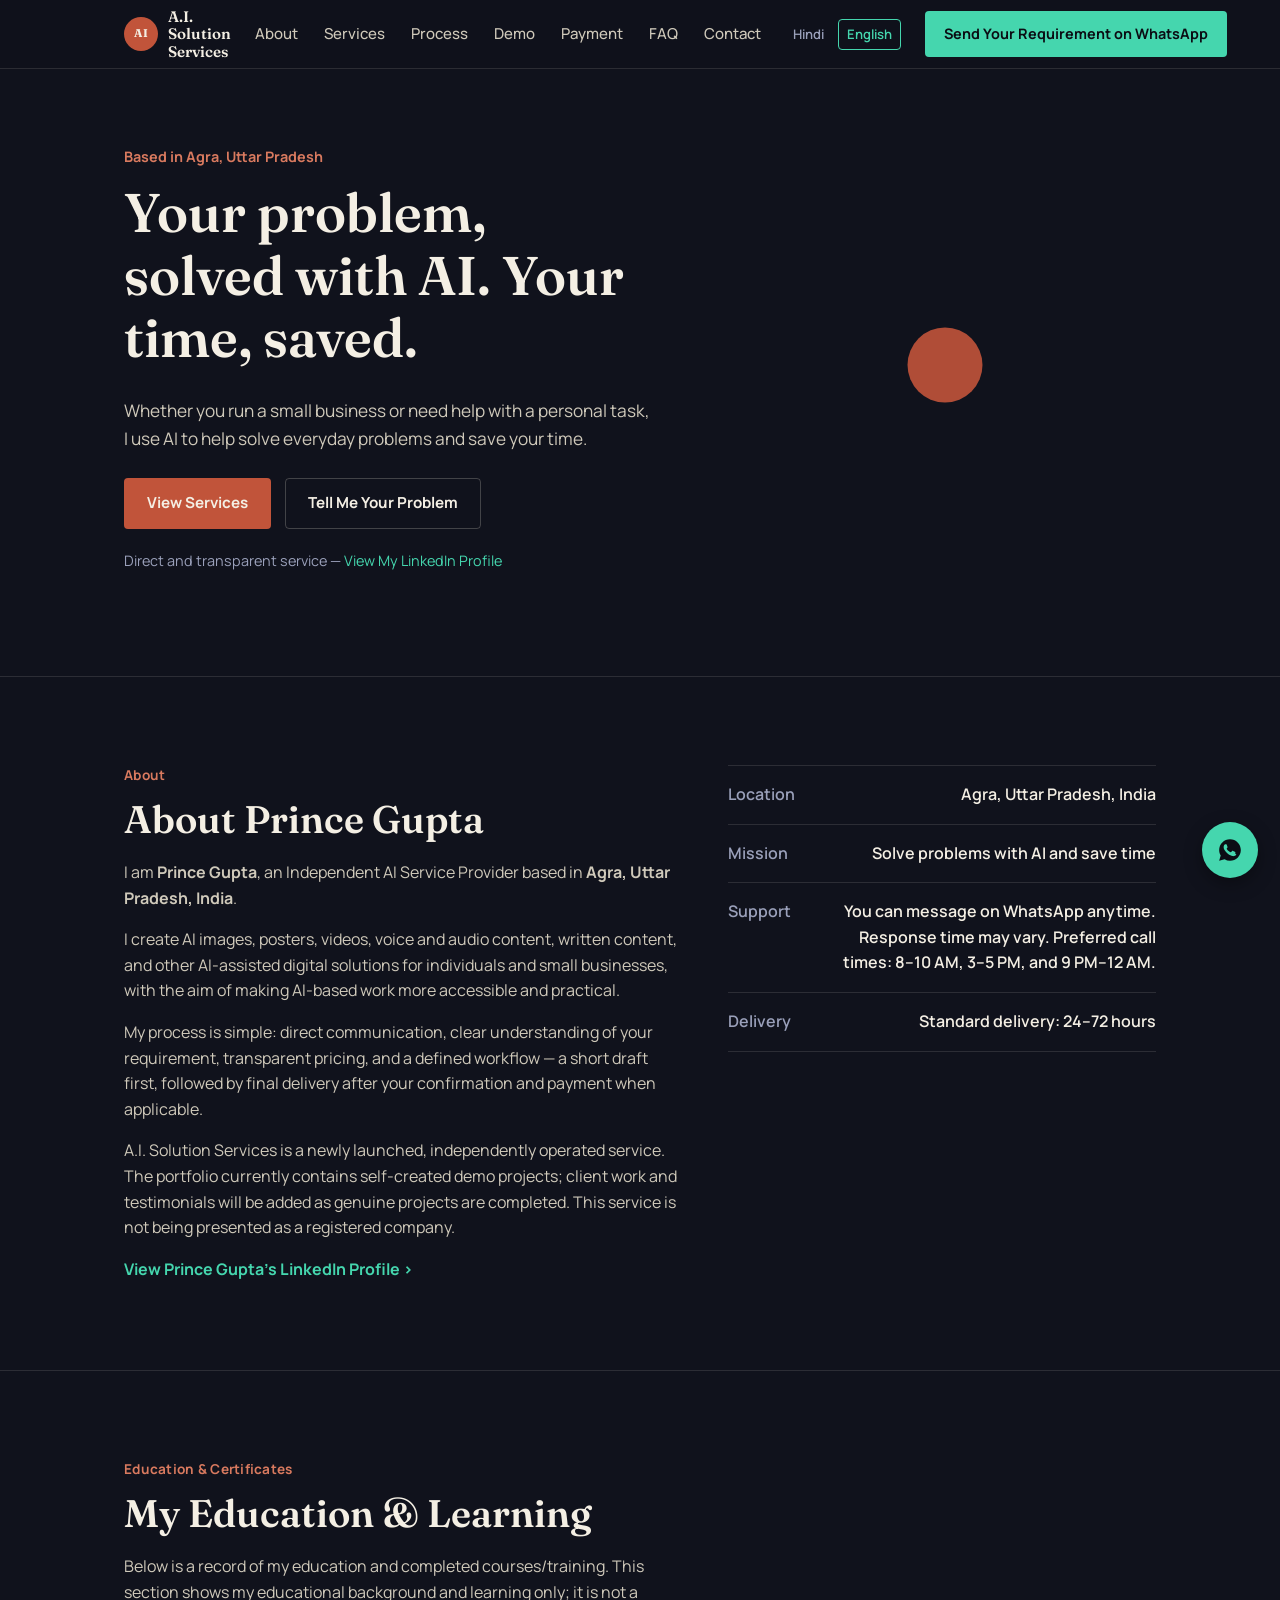
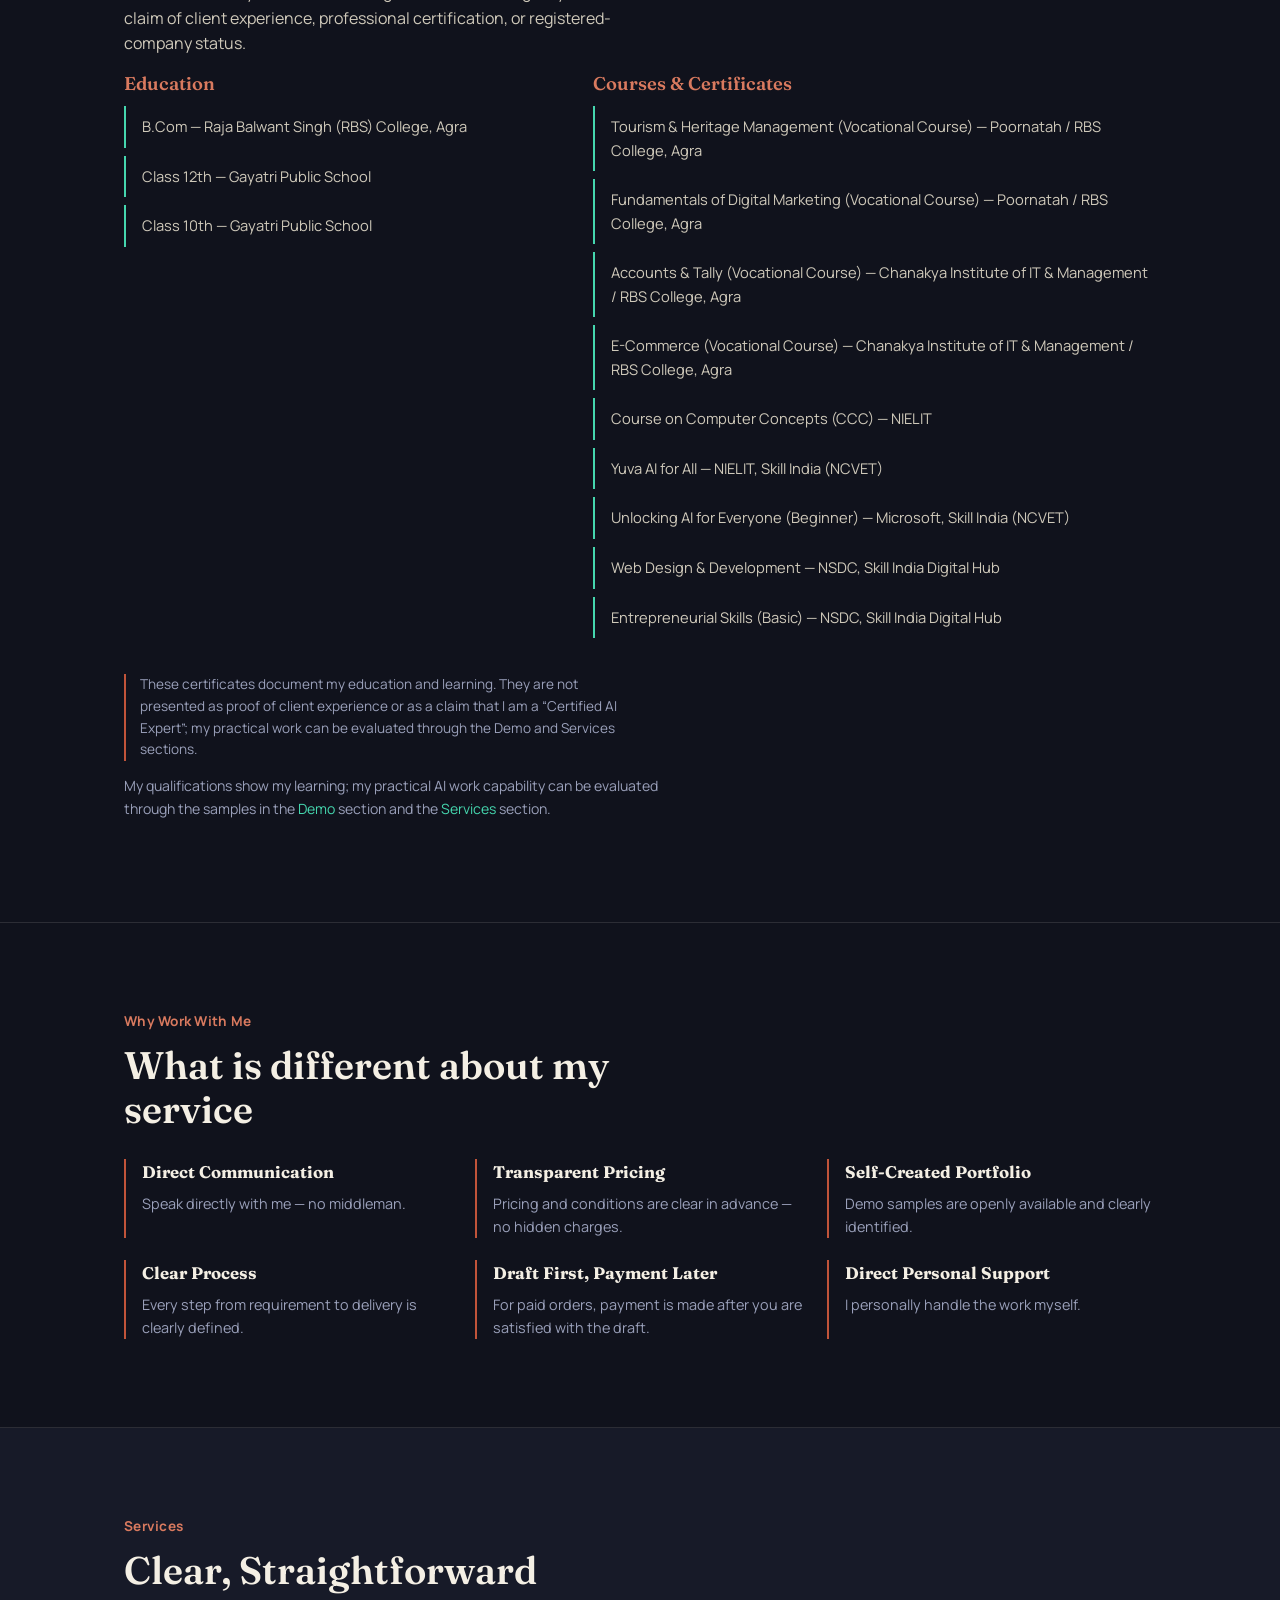
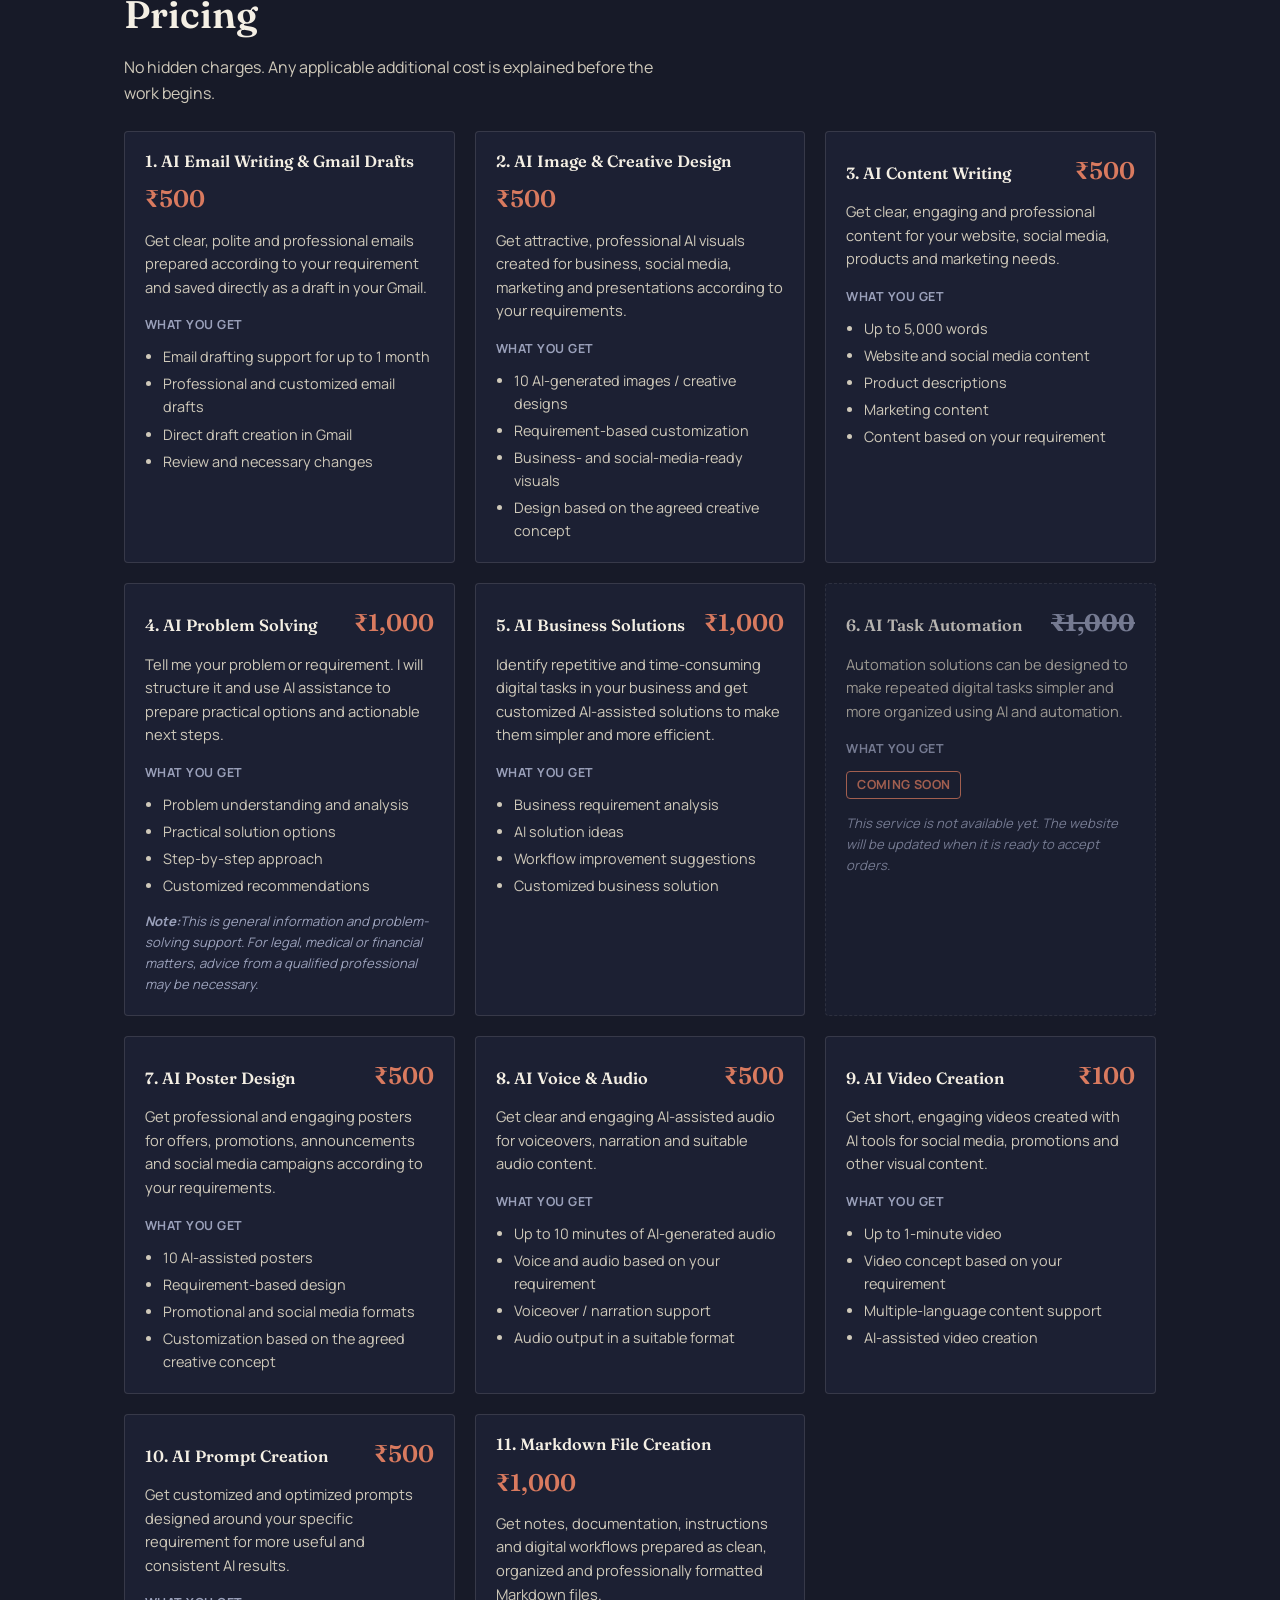
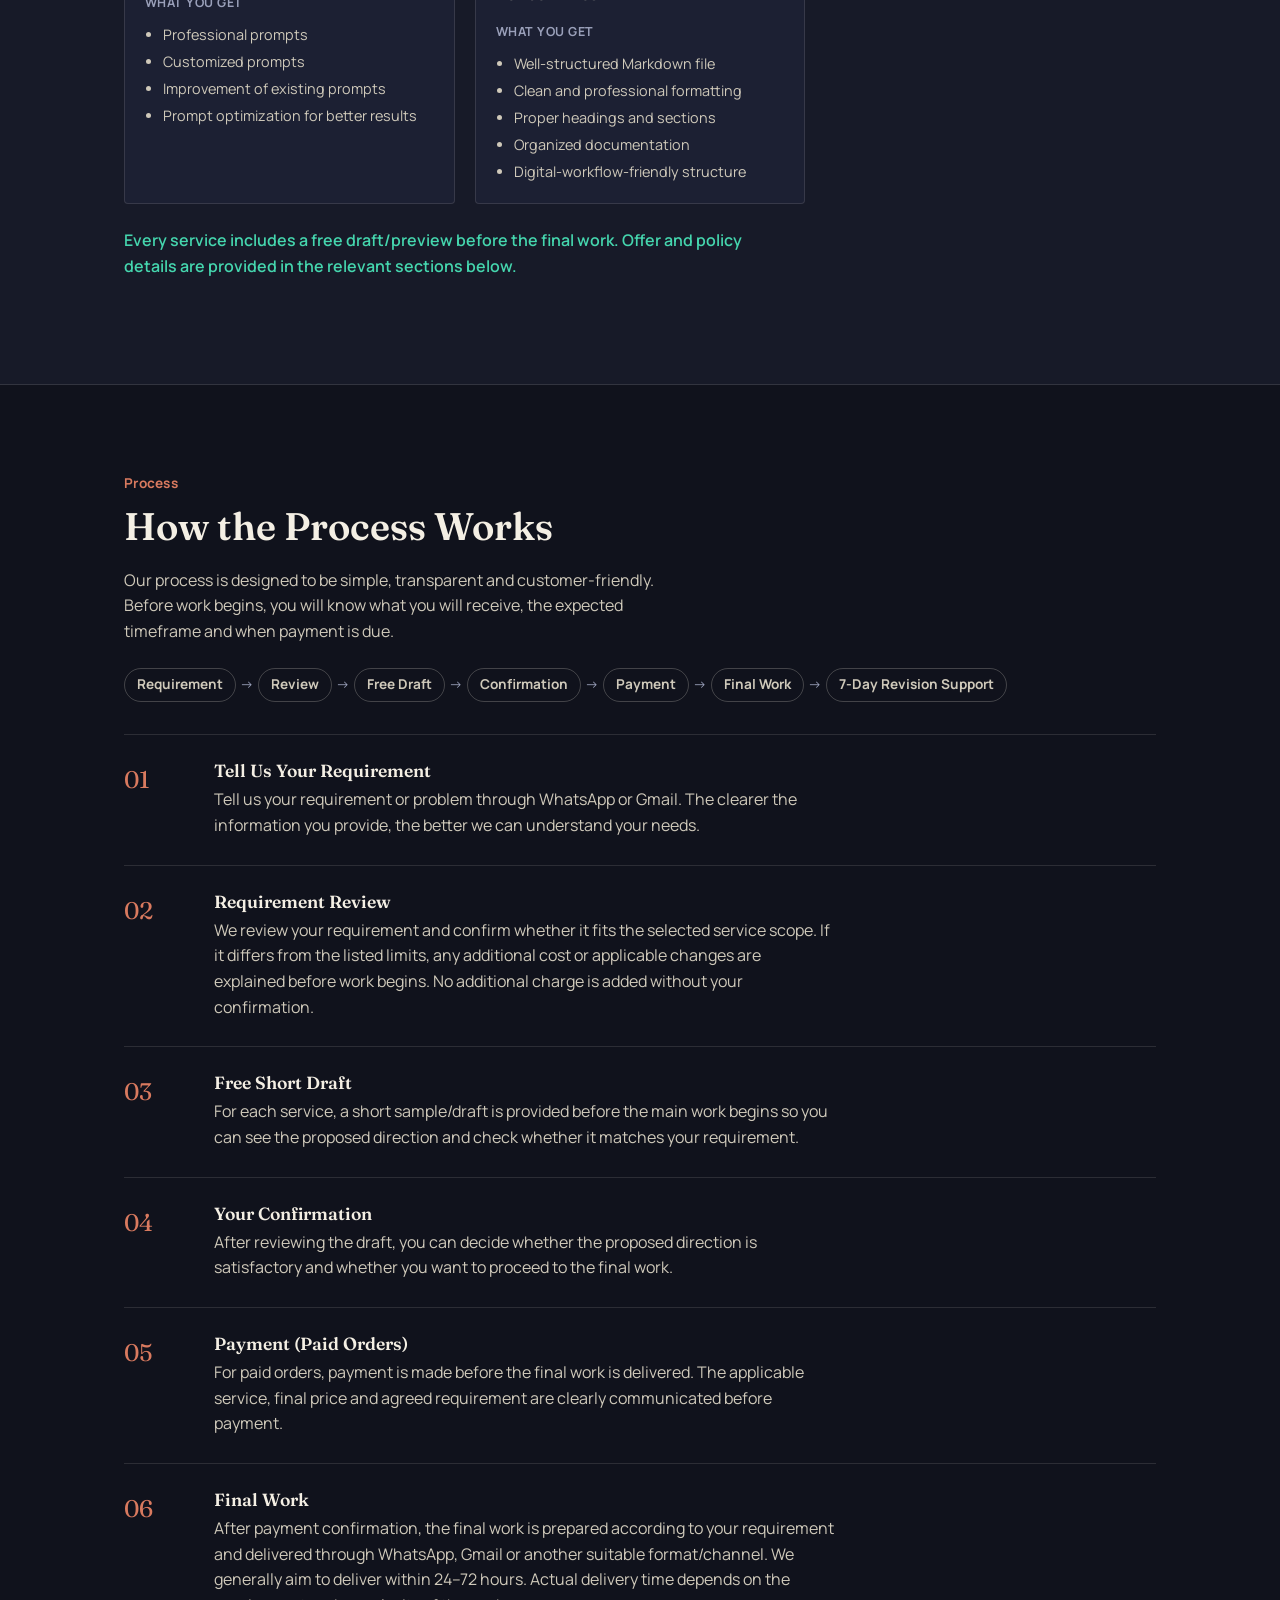
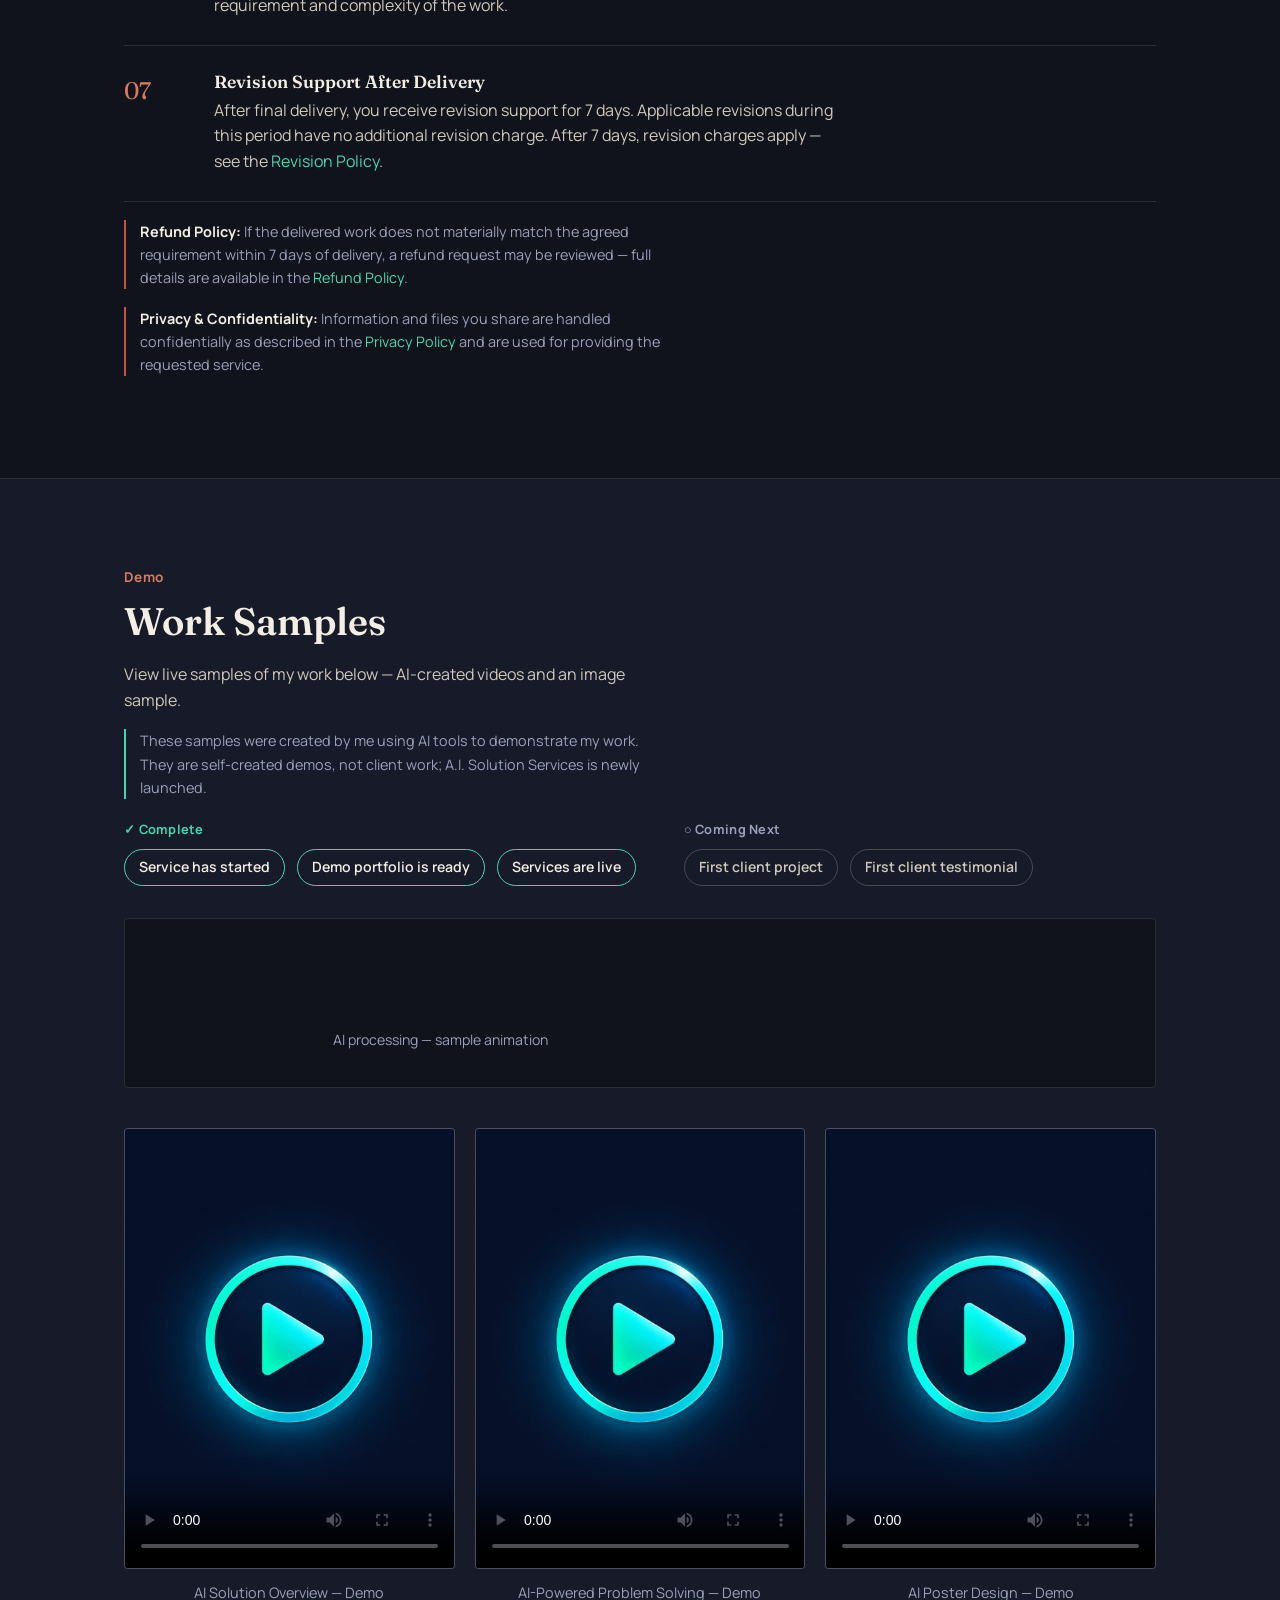
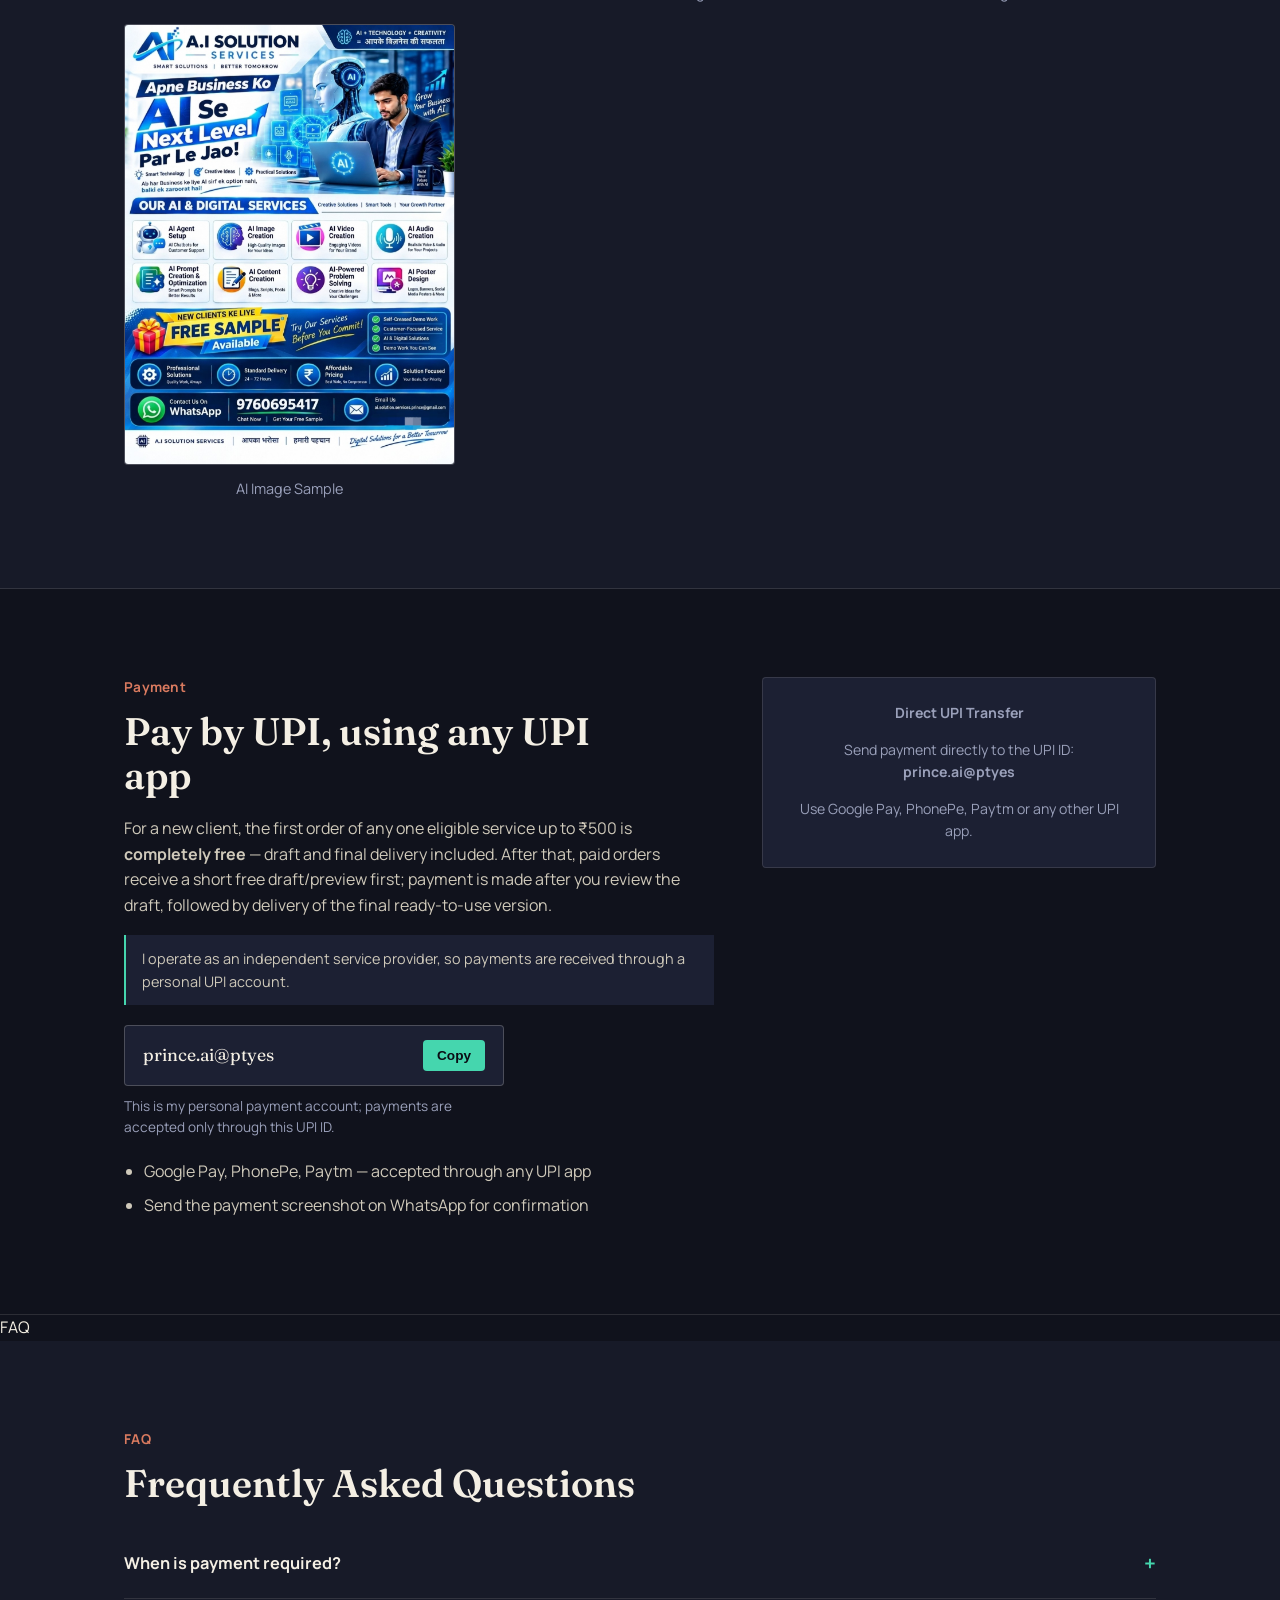
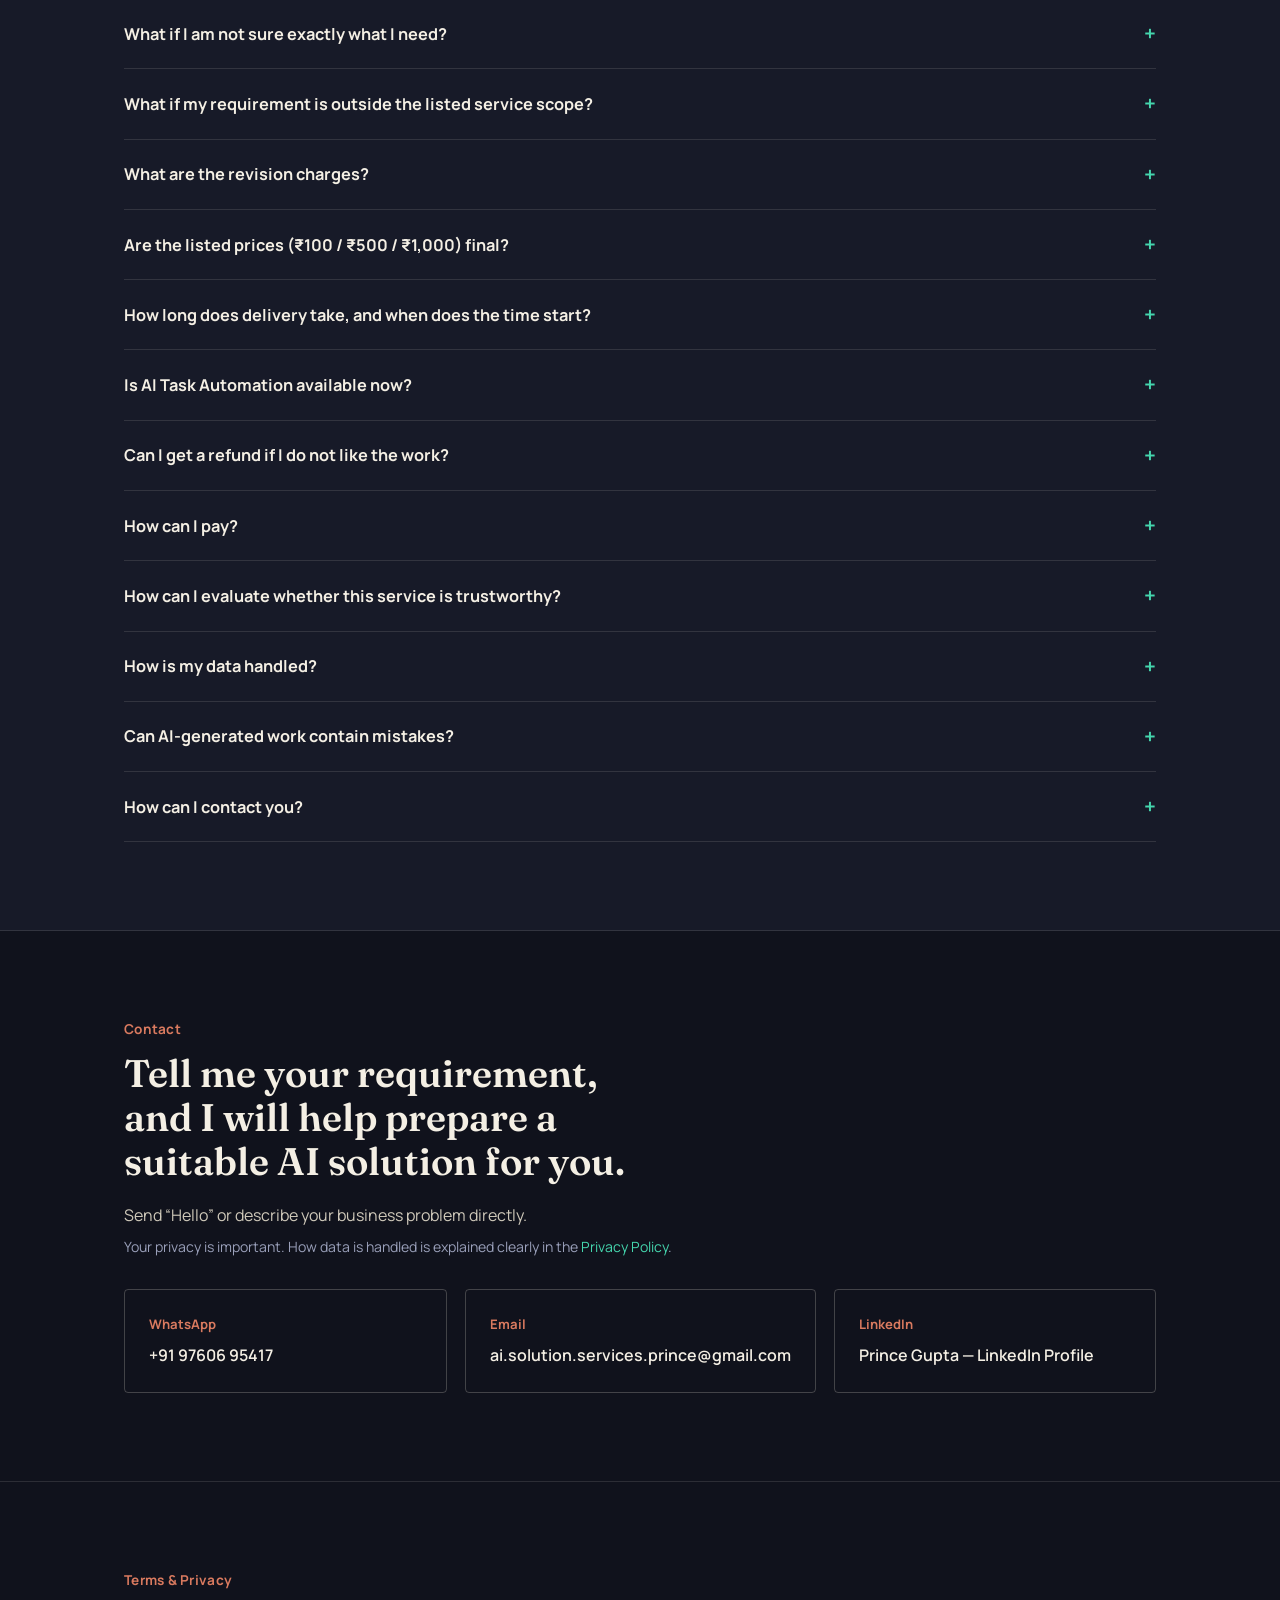
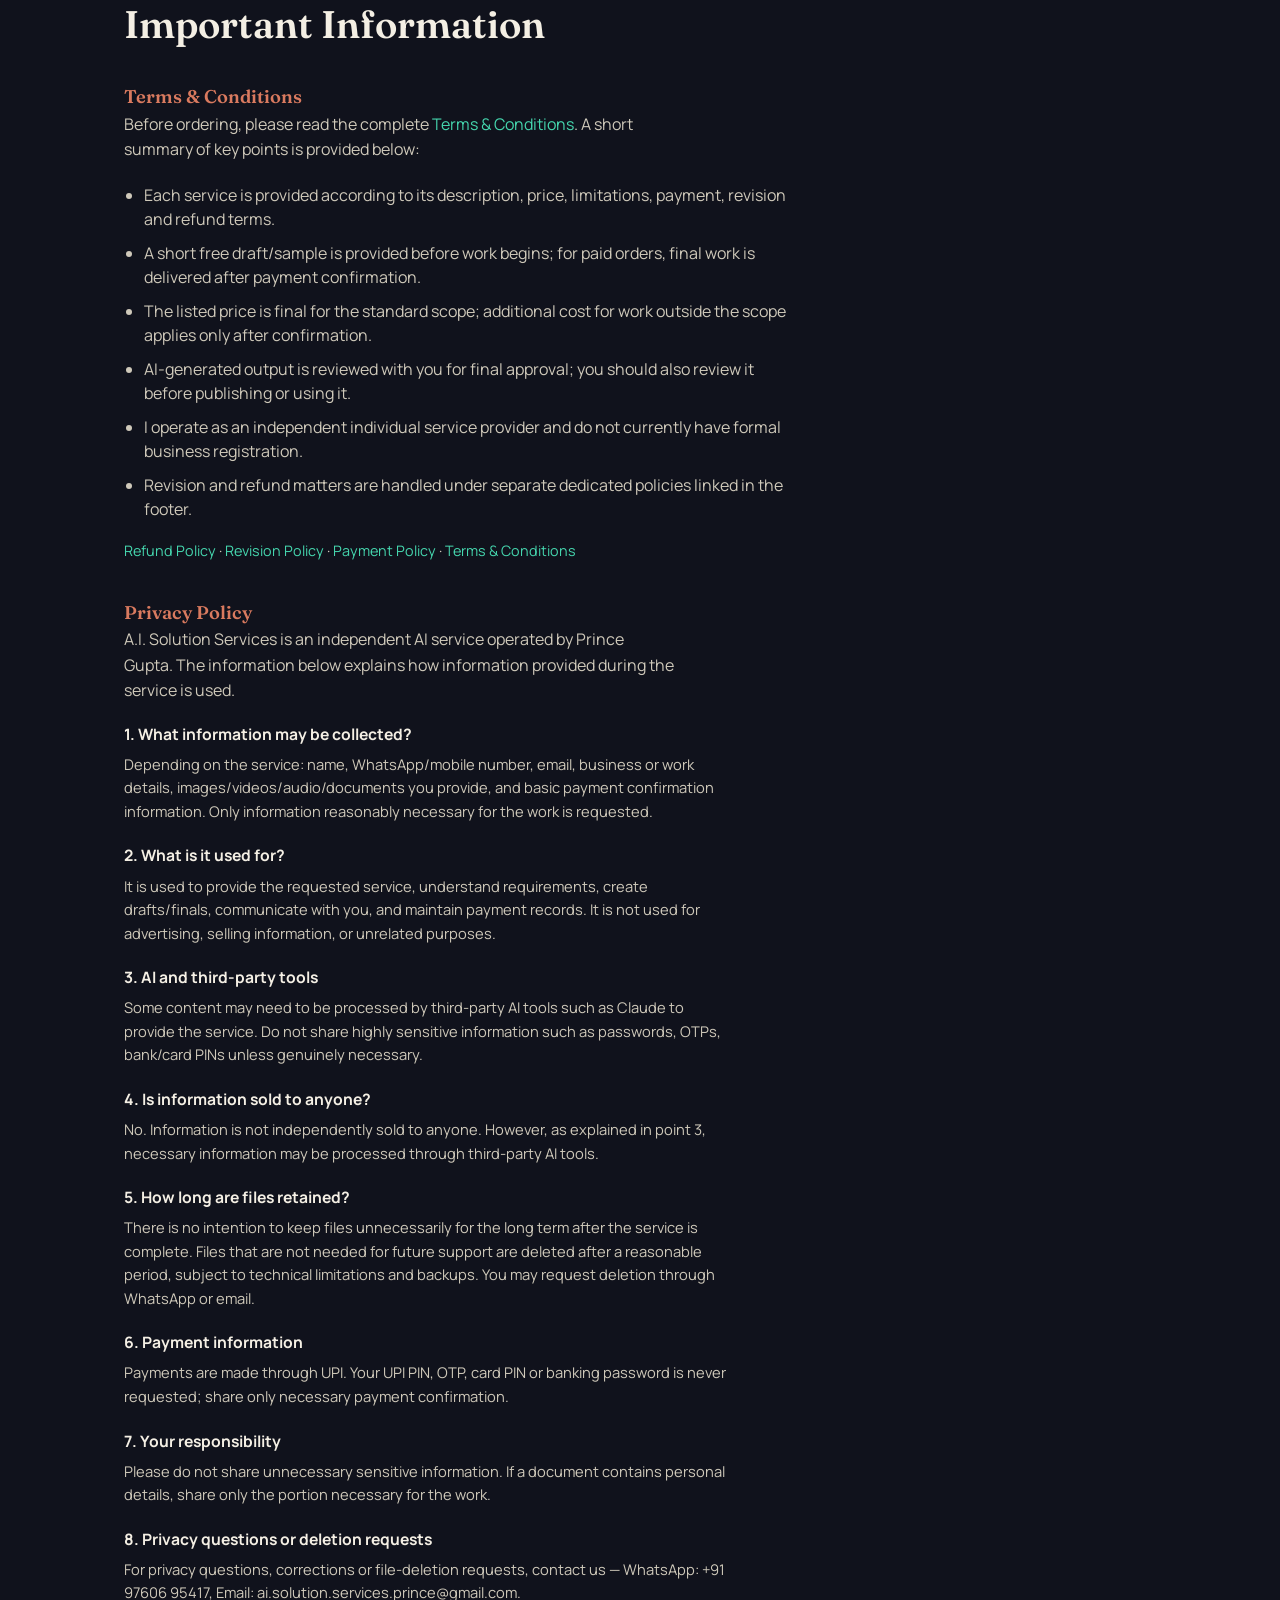
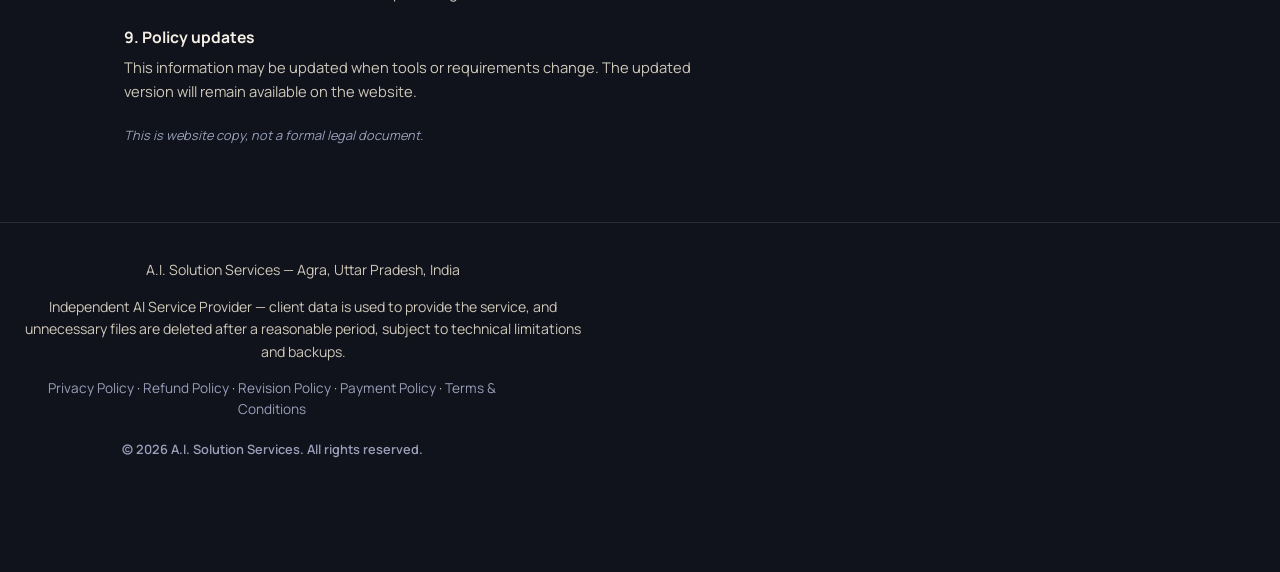
==== commit 9b3a53ca: "Add files via upload" ====
--- a/en/index.html
+++ b/en/index.html
@@ -409,7 +409,7 @@
 <div class="demo-grid">
 <div class="demo-card">
 <div class="demo-thumb demo-thumb-video">
-<video controls="" playsinline="" poster="assets/video-placeholder.jpg" preload="metadata">
+<video controls="" playsinline="" poster="../assets/video-placeholder.jpg" preload="metadata">
 <source src="../assets/001.mp4" type="video/mp4"/>
               Video preview could not be loaded. Please message us on WhatsApp.
             </video>
@@ -418,7 +418,7 @@
 </div>
 <div class="demo-card">
 <div class="demo-thumb demo-thumb-video">
-<video controls="" playsinline="" poster="assets/video-placeholder.jpg" preload="metadata">
+<video controls="" playsinline="" poster="../assets/video-placeholder.jpg" preload="metadata">
 <source src="../assets/002.mp4" type="video/mp4"/>
               Video preview could not be loaded. Please message us on WhatsApp.
             </video>
@@ -427,7 +427,7 @@
 </div>
 <div class="demo-card">
 <div class="demo-thumb demo-thumb-video">
-<video controls="" playsinline="" poster="assets/video-placeholder.jpg" preload="metadata">
+<video controls="" playsinline="" poster="../assets/video-placeholder.jpg" preload="metadata">
 <source src="../assets/004.mp4" type="video/mp4"/>
               Video preview could not be loaded. Please message us on WhatsApp.
             </video>
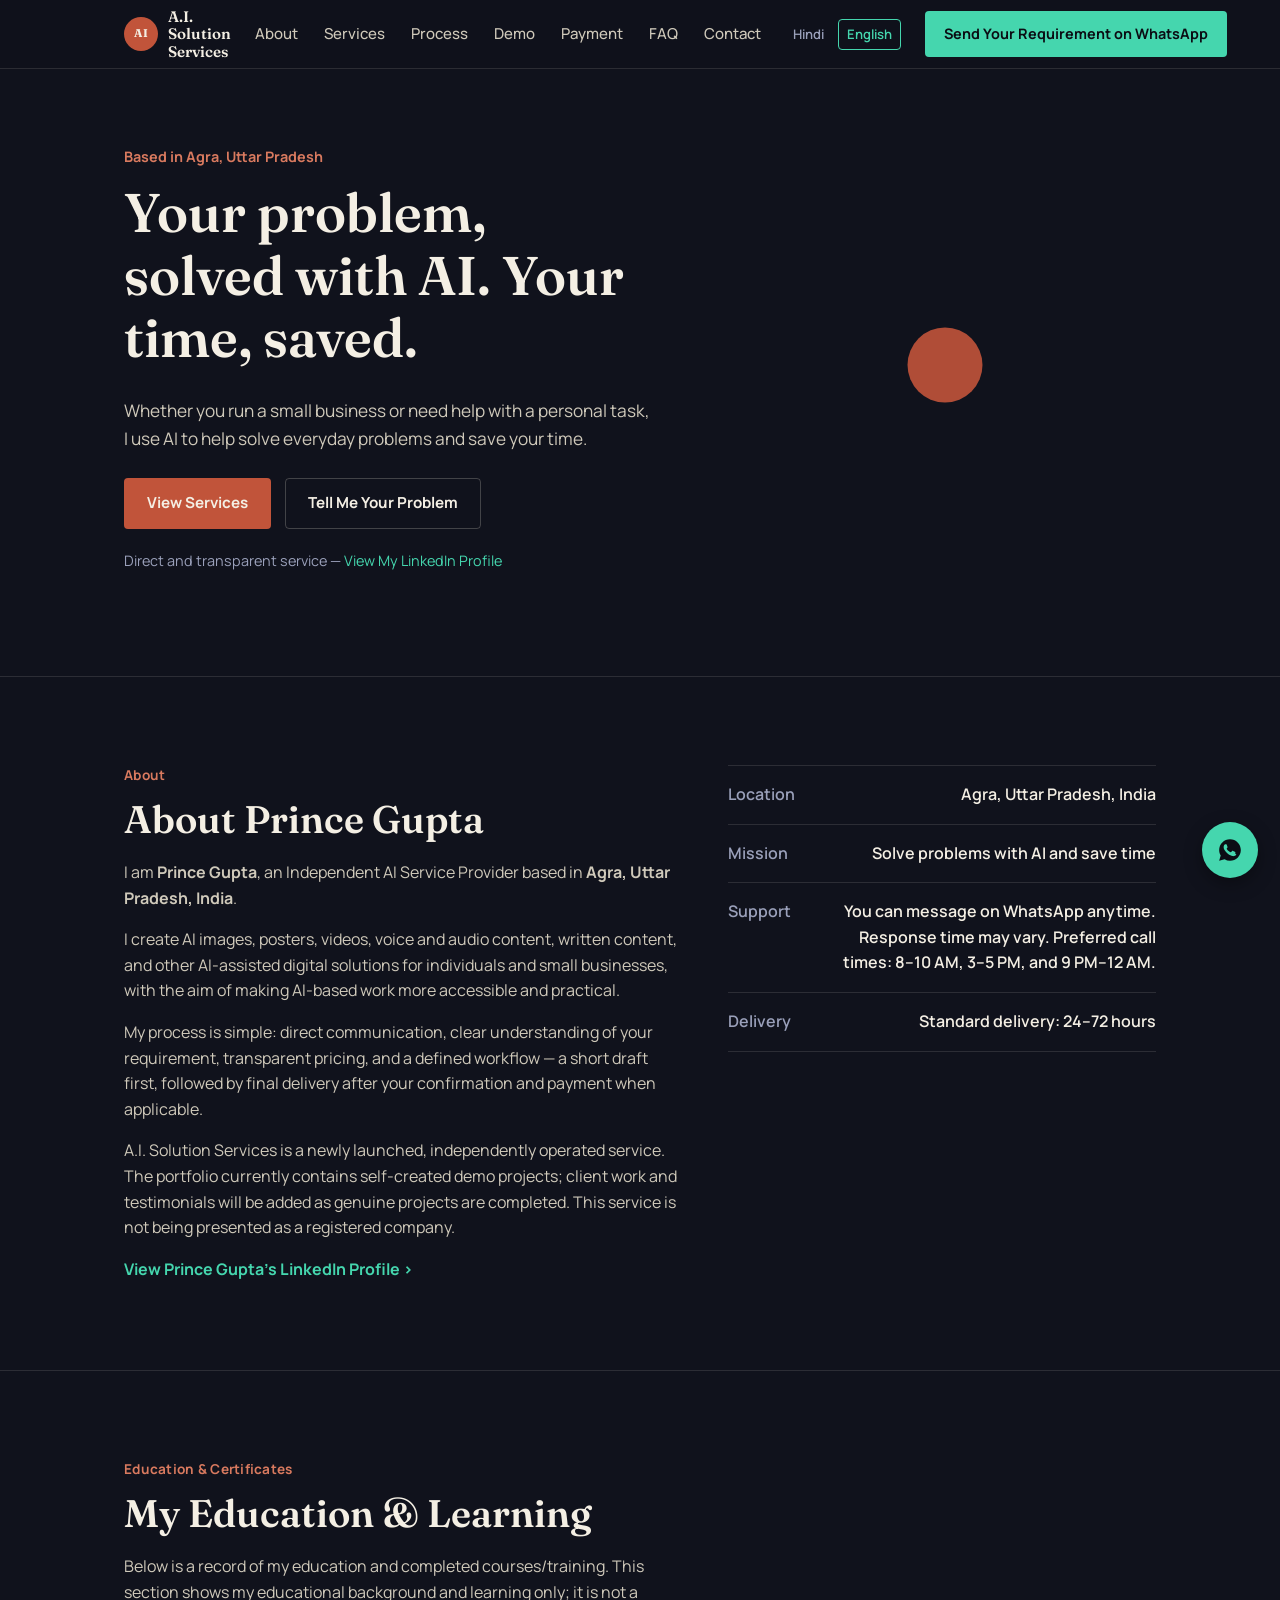
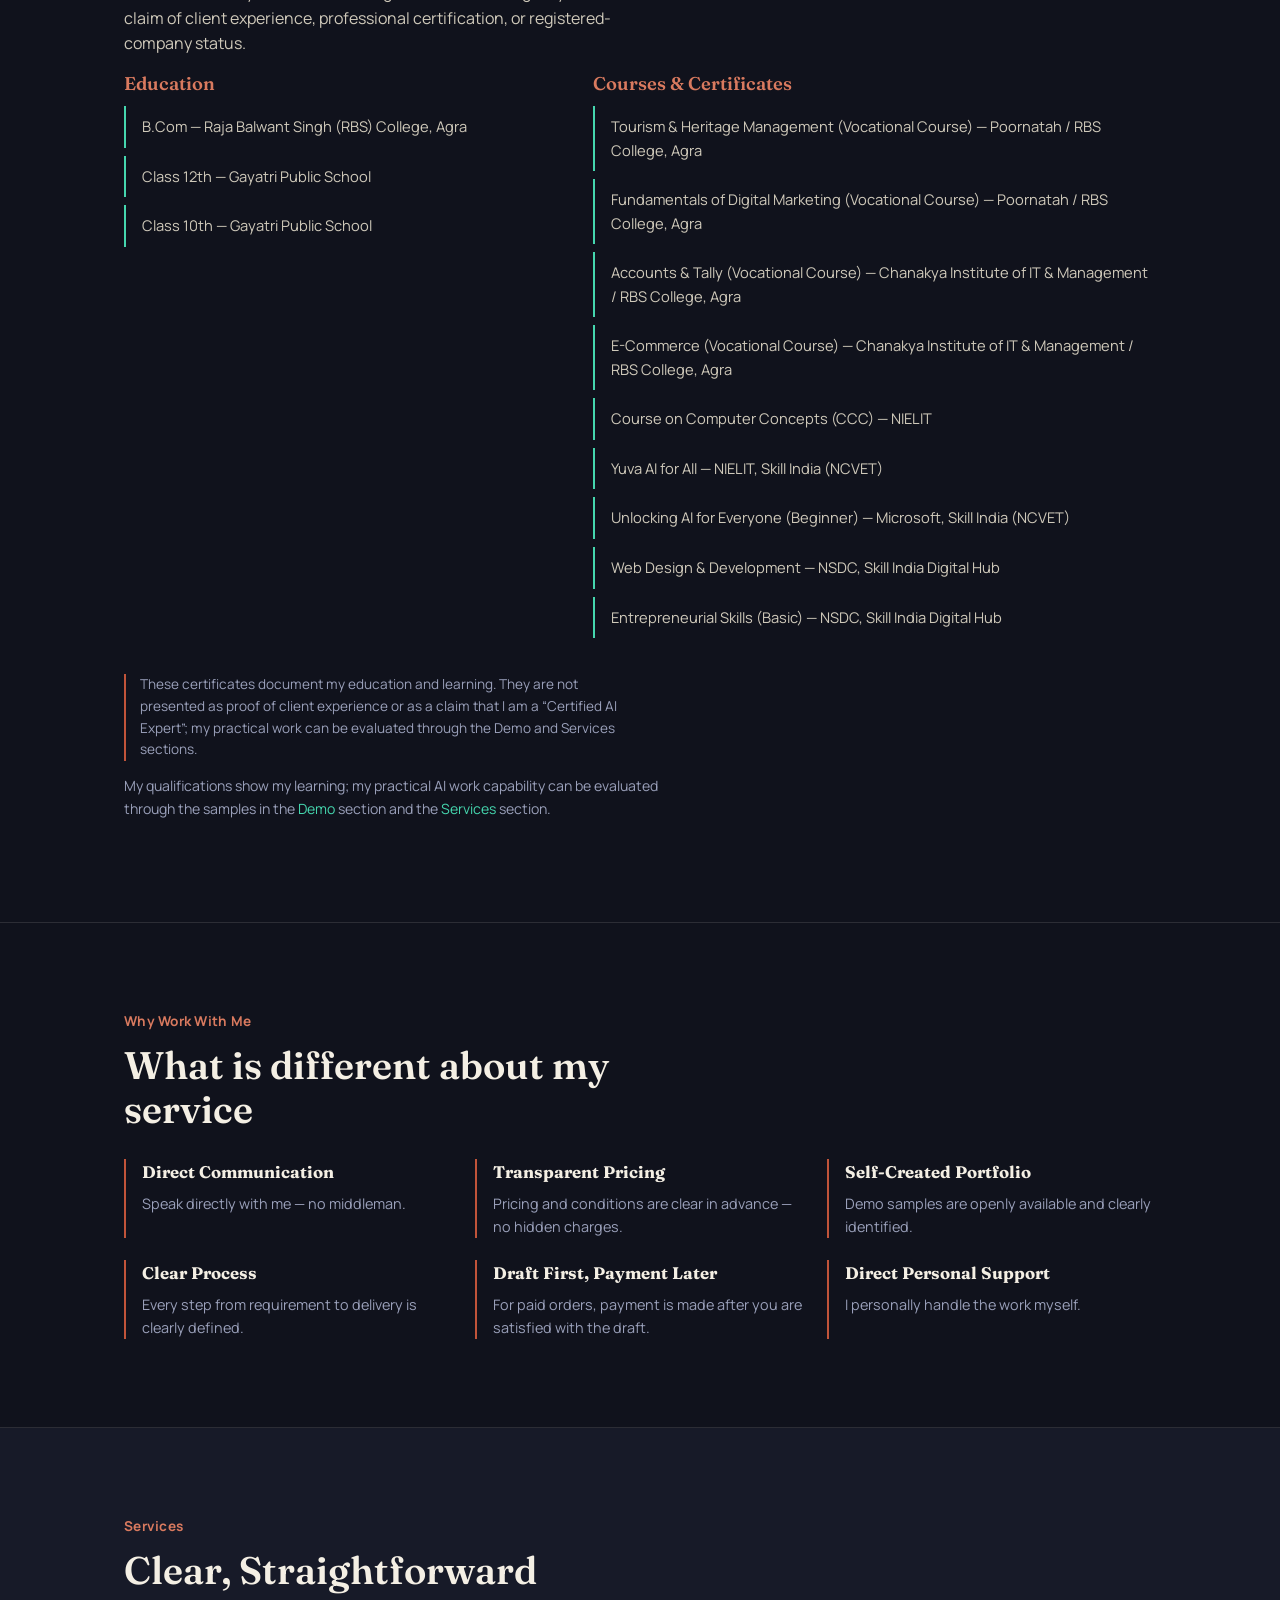
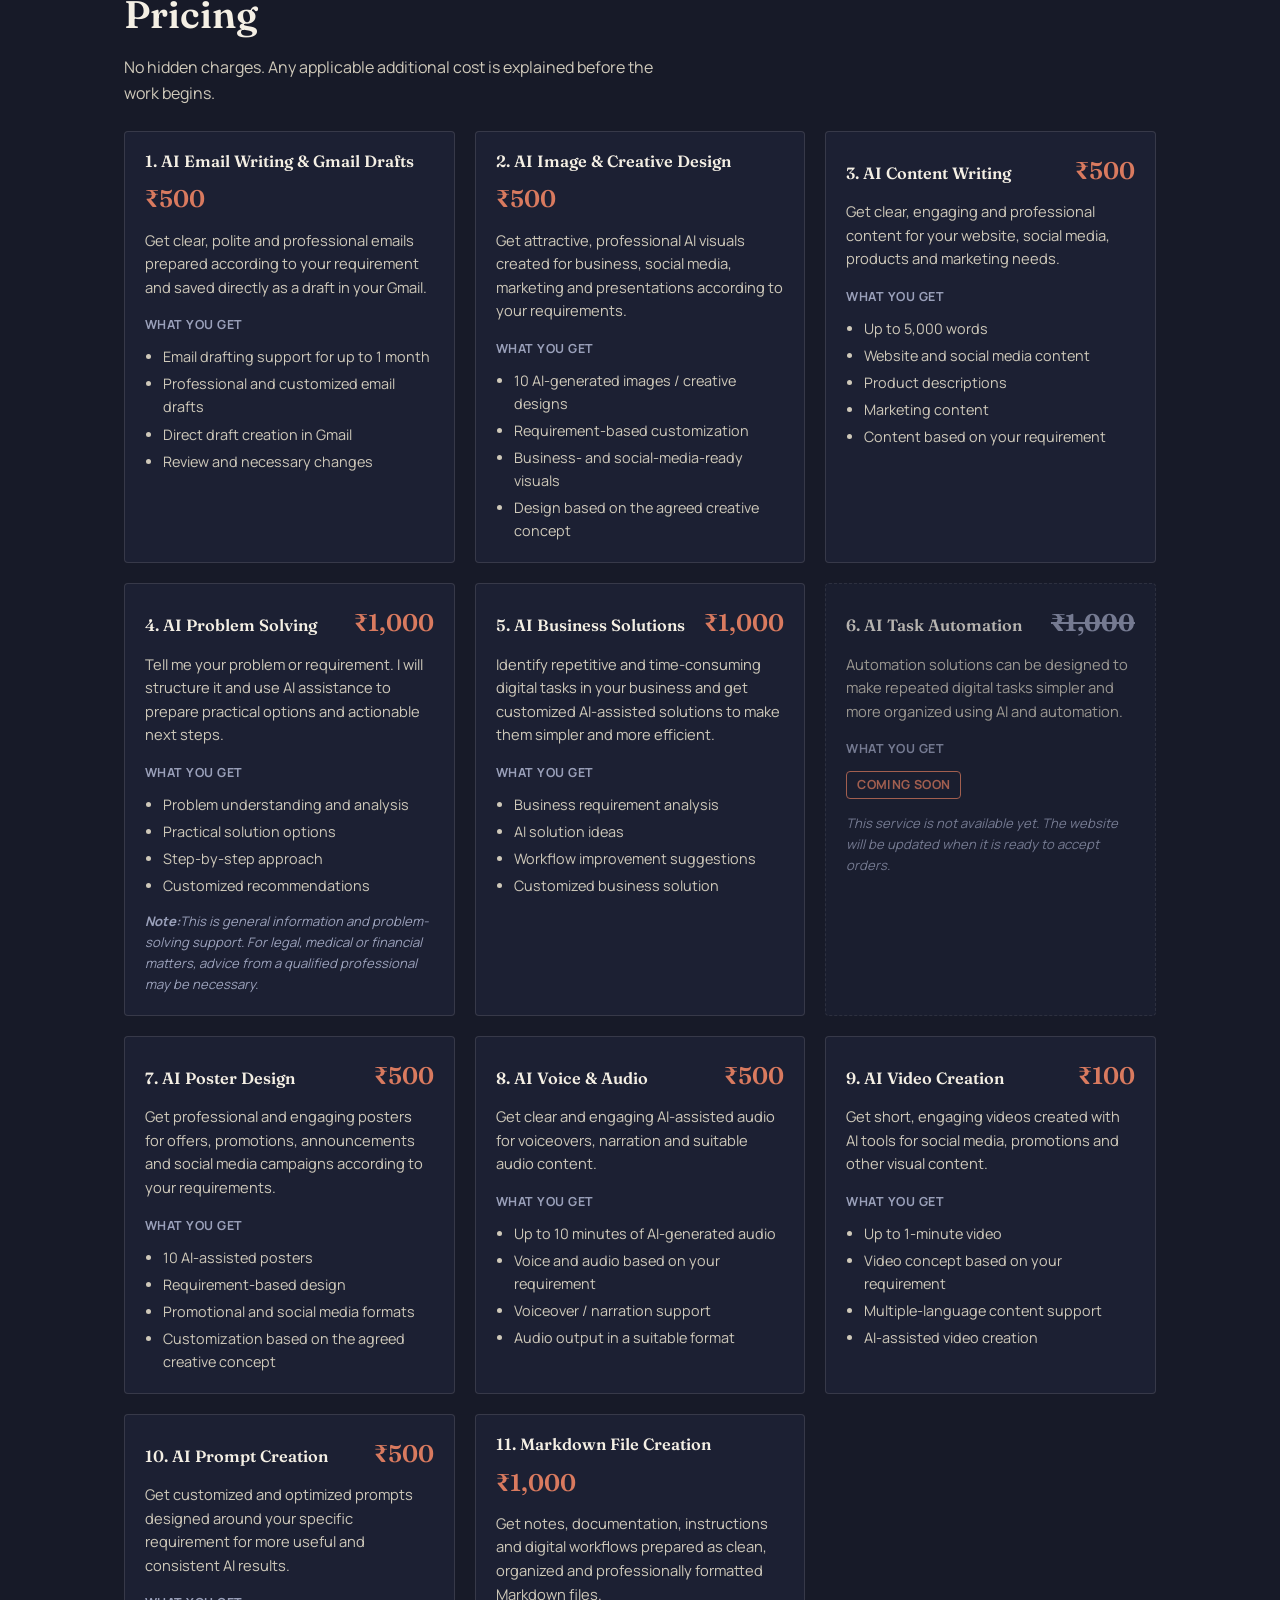
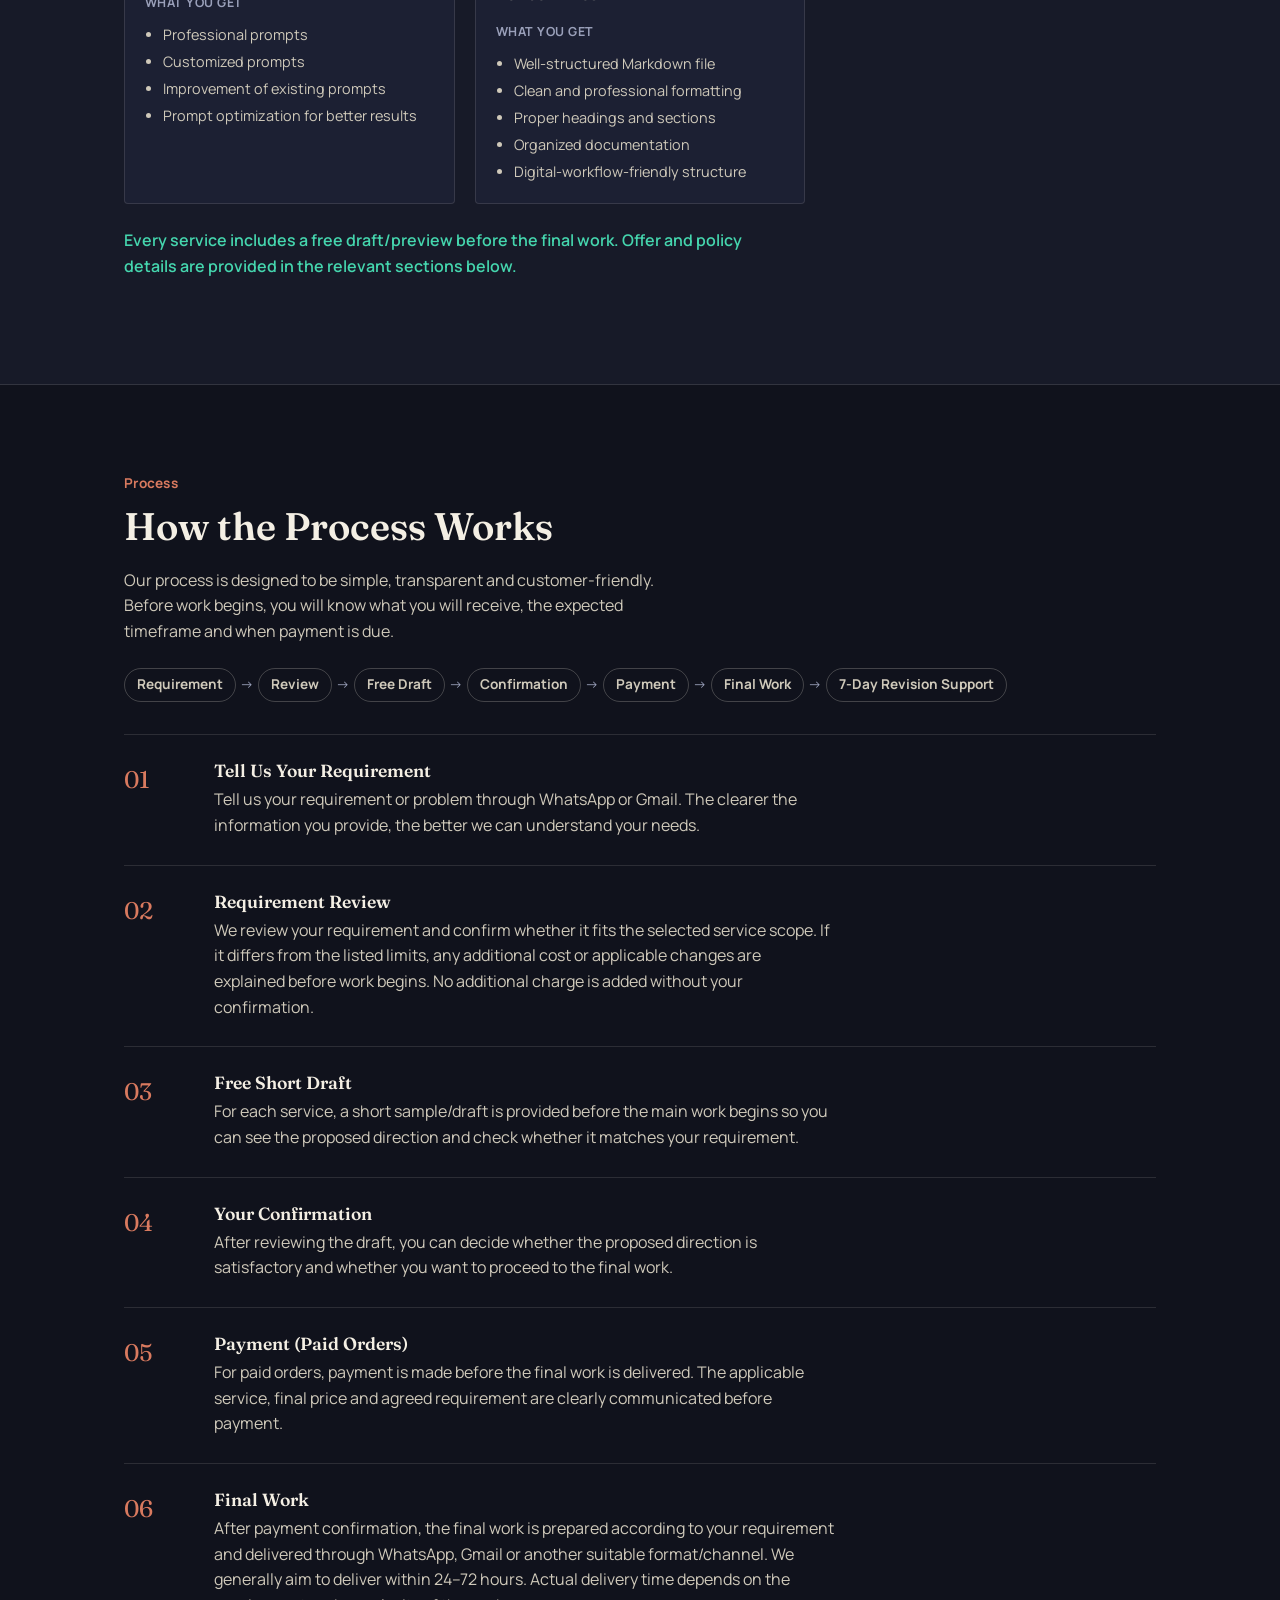
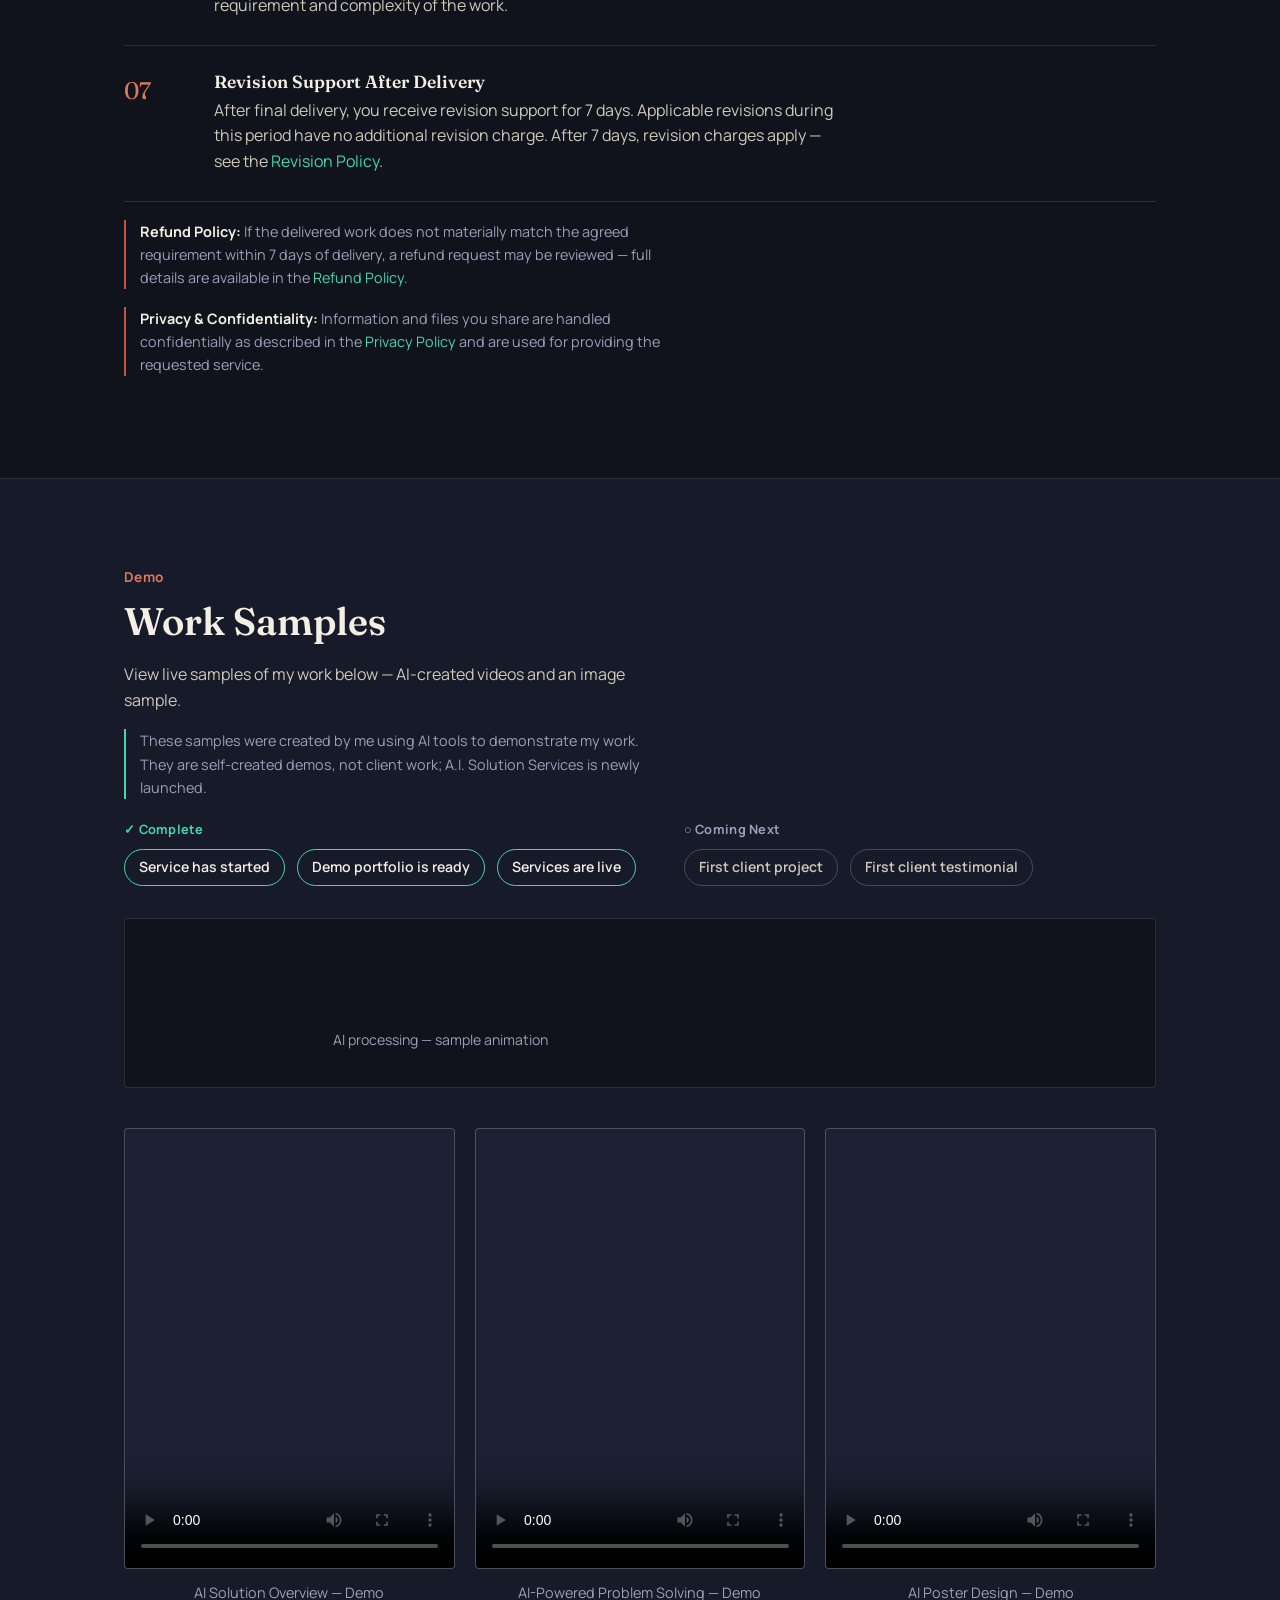
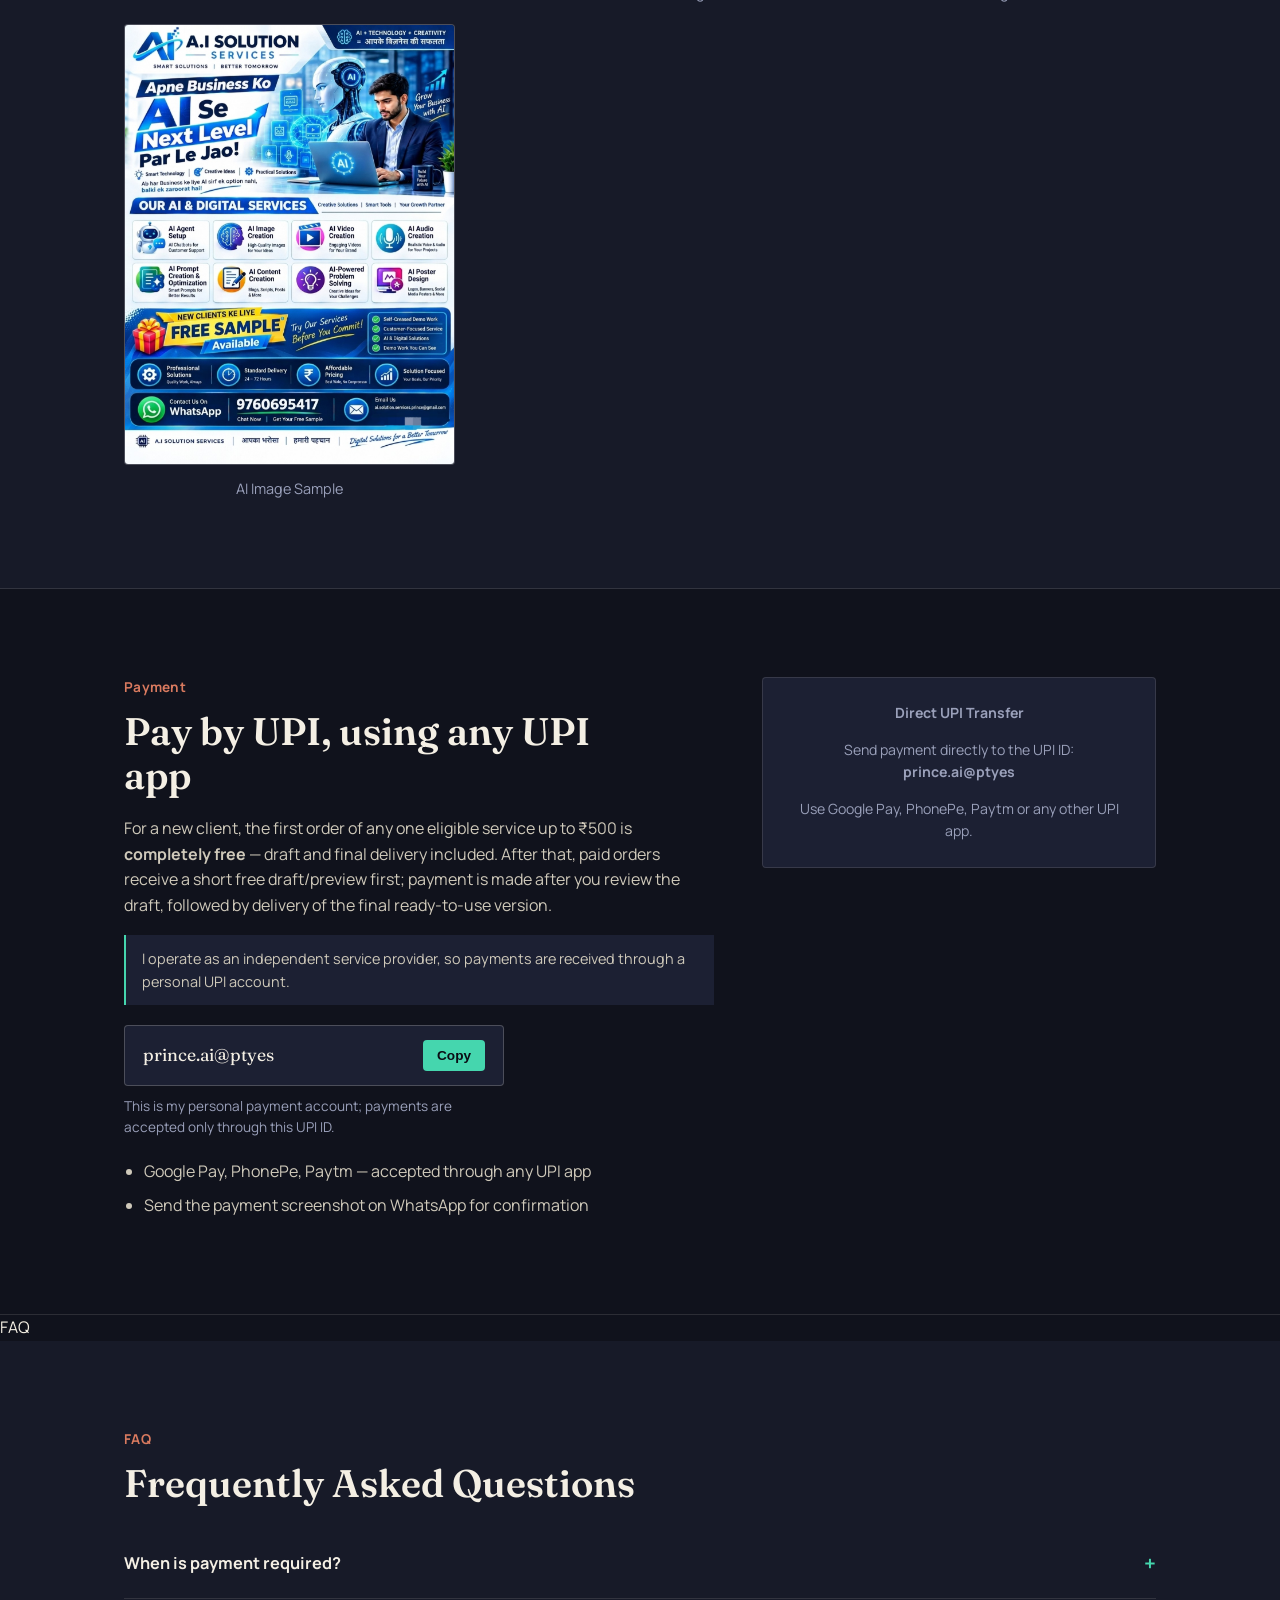
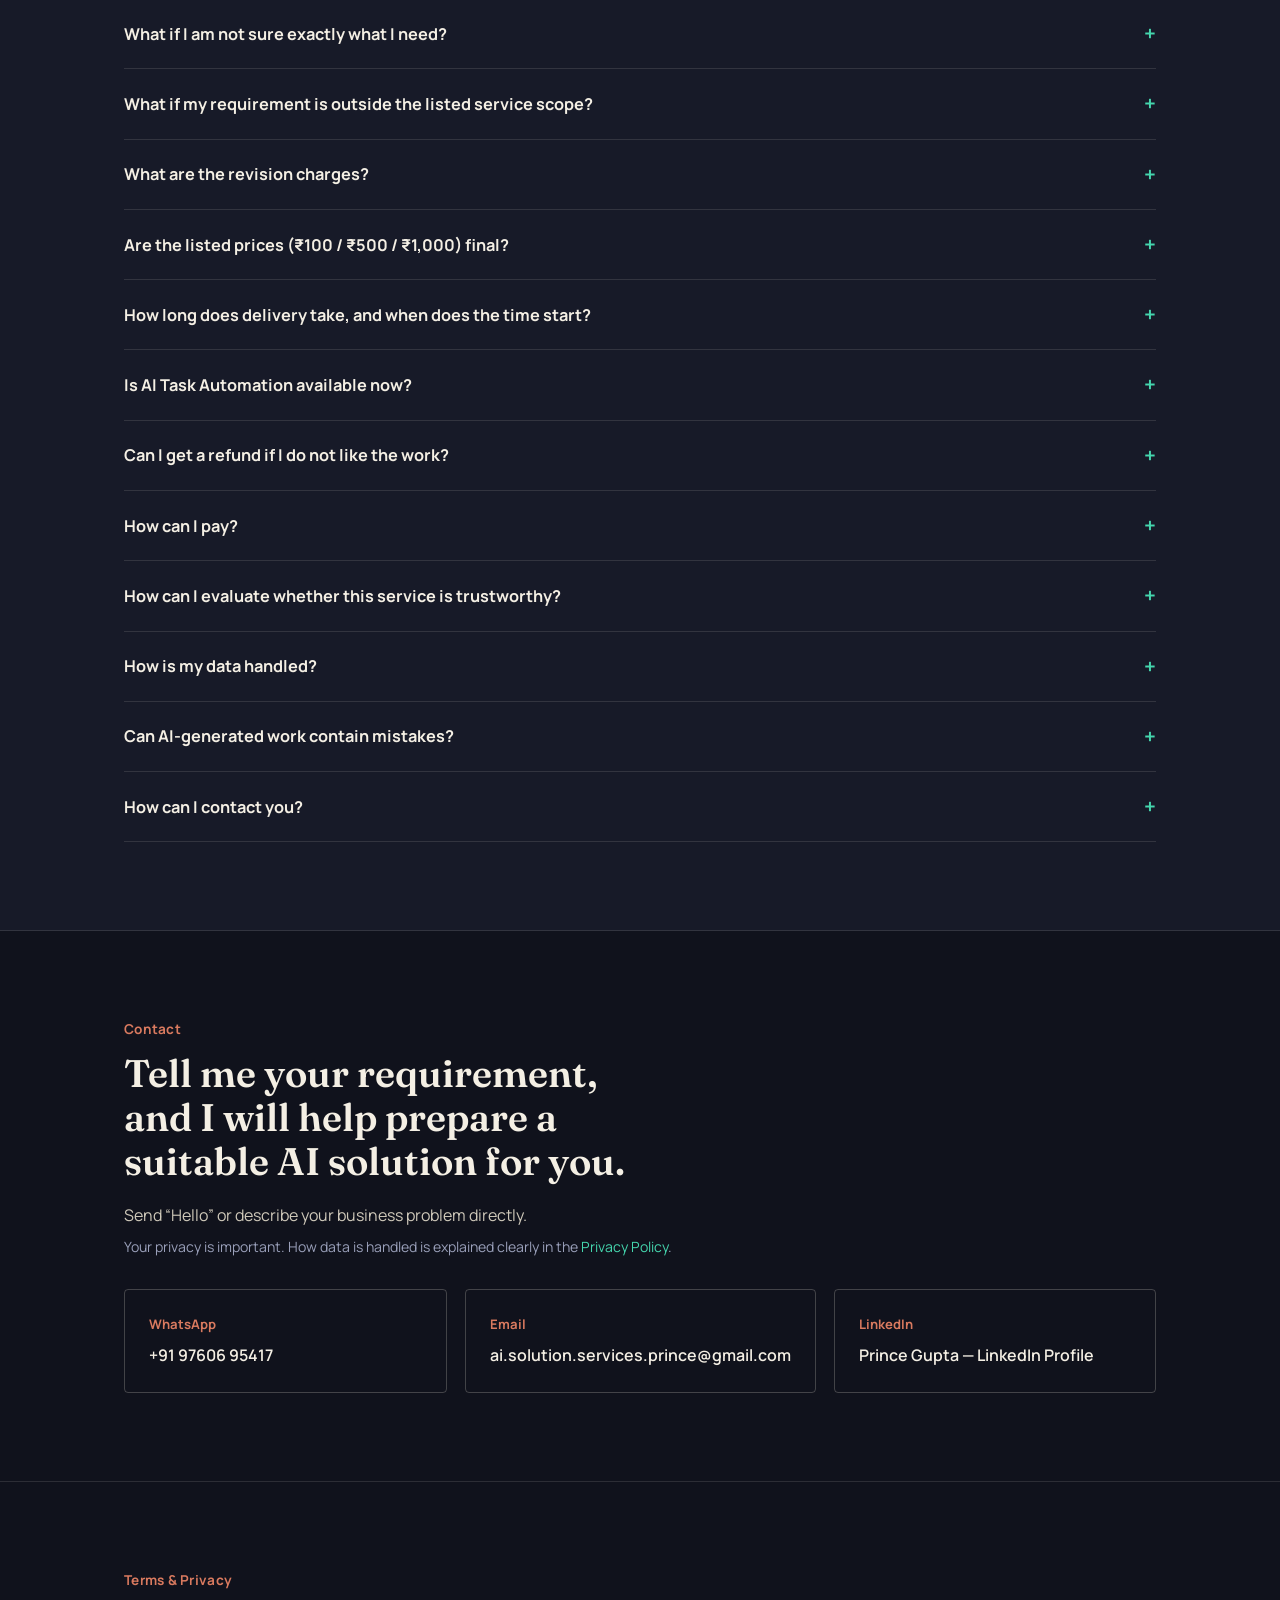
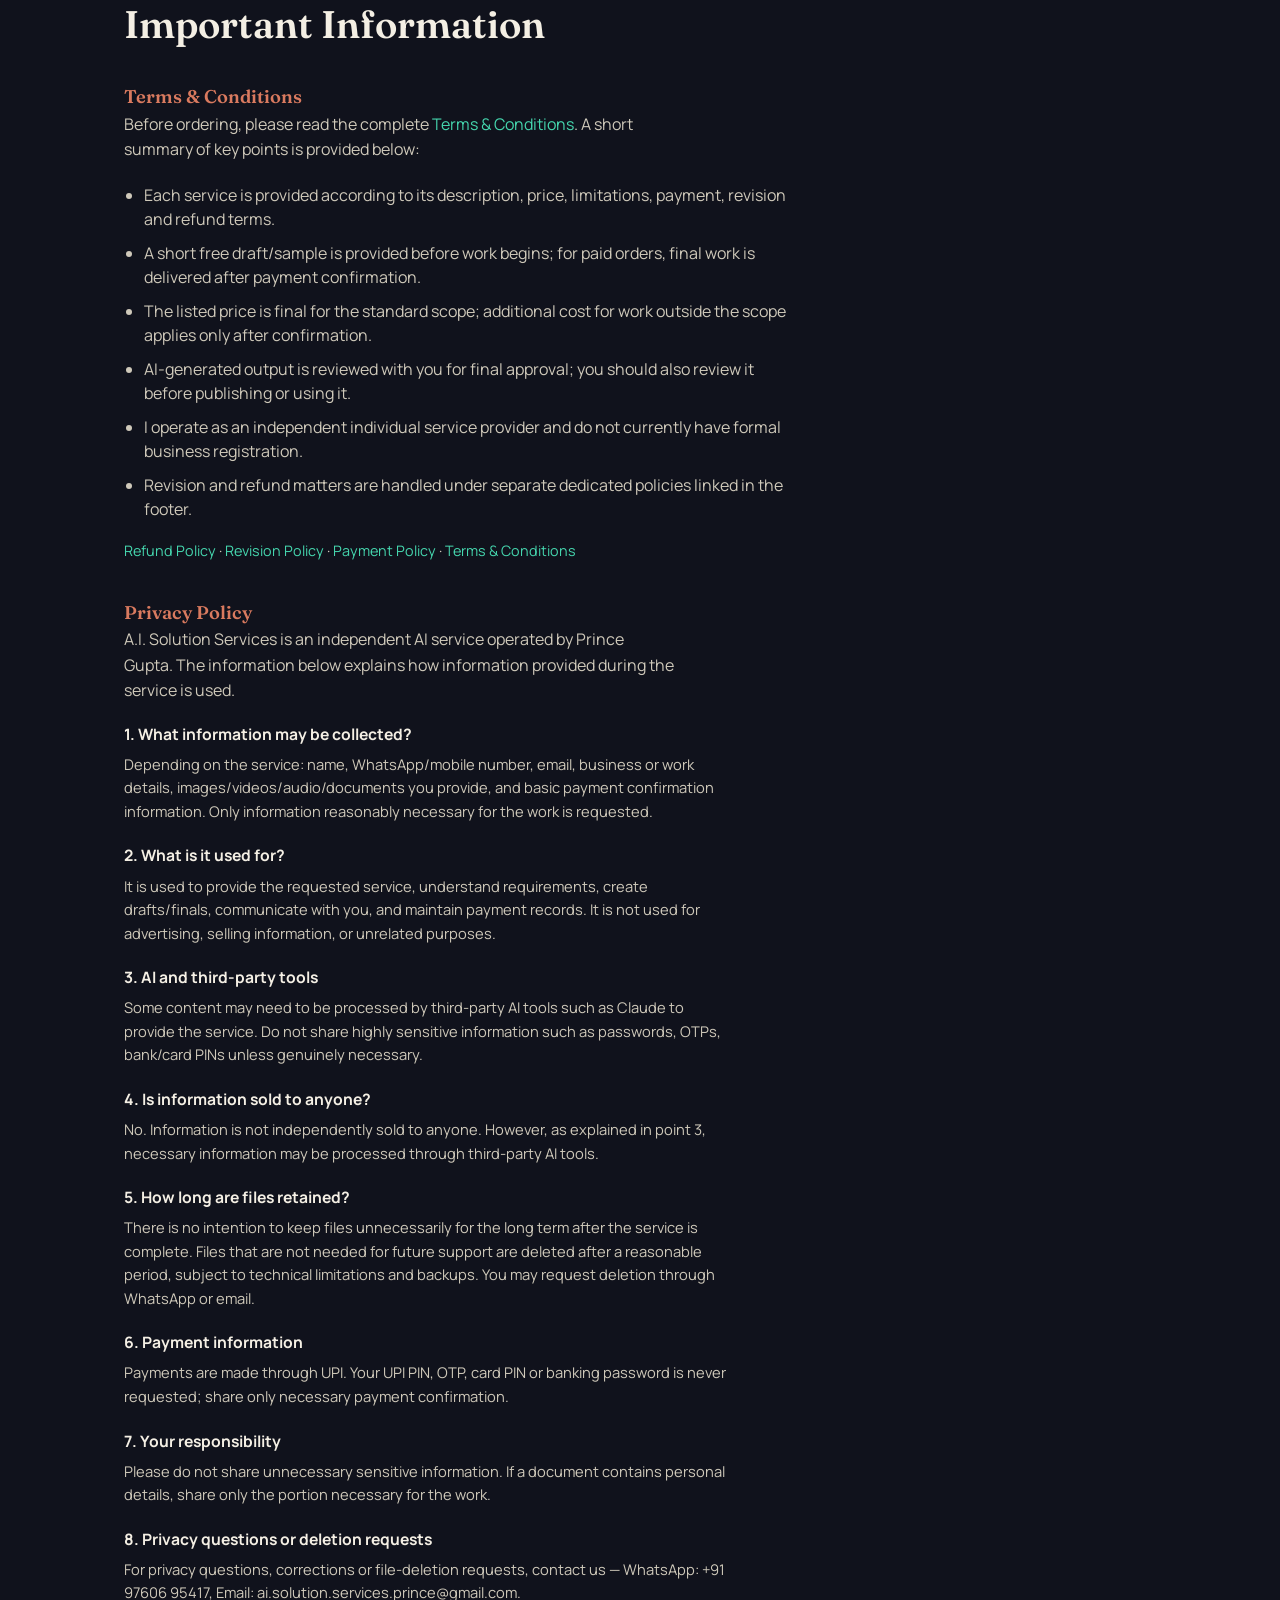
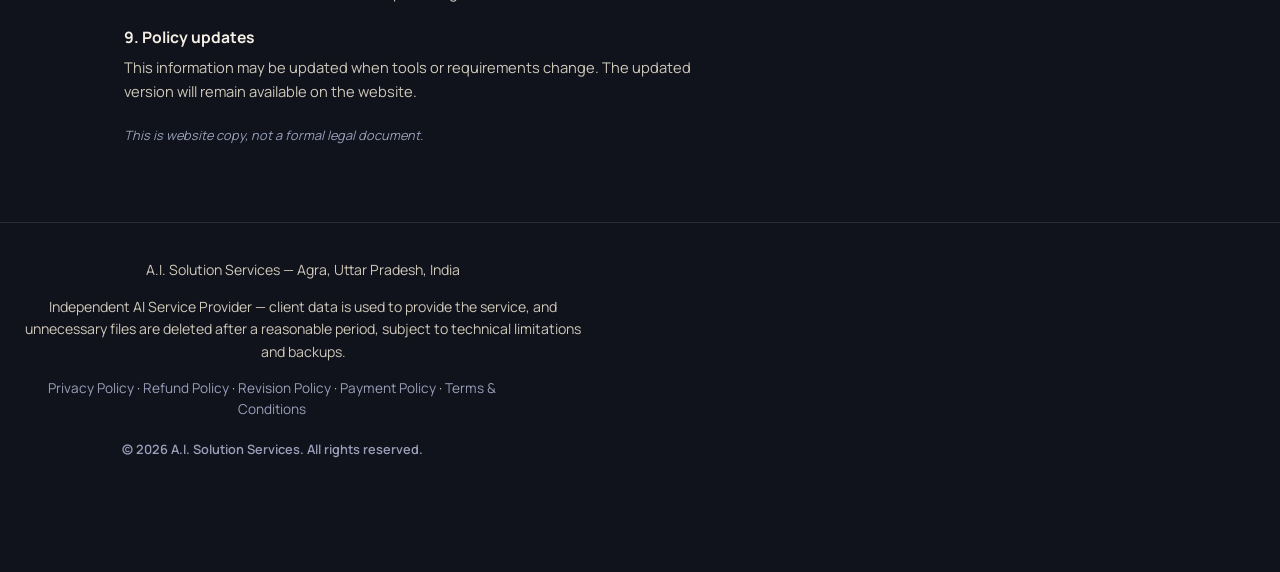
==== commit 8d645bb0: "Add files via upload" ====
--- a/en/index.html
+++ b/en/index.html
@@ -409,7 +409,7 @@
 <div class="demo-grid">
 <div class="demo-card">
 <div class="demo-thumb demo-thumb-video">
-<video controls="" playsinline="" poster="../assets/video-placeholder.jpg" preload="metadata">
+<video controls="" playsinline="" poster="../assets/video-placeholder.png" preload="metadata">
 <source src="../assets/001.mp4" type="video/mp4"/>
               Video preview could not be loaded. Please message us on WhatsApp.
             </video>
@@ -418,7 +418,7 @@
 </div>
 <div class="demo-card">
 <div class="demo-thumb demo-thumb-video">
-<video controls="" playsinline="" poster="../assets/video-placeholder.jpg" preload="metadata">
+<video controls="" playsinline="" poster="../assets/video-placeholder.png" preload="metadata">
 <source src="../assets/002.mp4" type="video/mp4"/>
               Video preview could not be loaded. Please message us on WhatsApp.
             </video>
@@ -427,7 +427,7 @@
 </div>
 <div class="demo-card">
 <div class="demo-thumb demo-thumb-video">
-<video controls="" playsinline="" poster="../assets/video-placeholder.jpg" preload="metadata">
+<video controls="" playsinline="" poster="../assets/video-placeholder.png" preload="metadata">
 <source src="../assets/004.mp4" type="video/mp4"/>
               Video preview could not be loaded. Please message us on WhatsApp.
             </video>
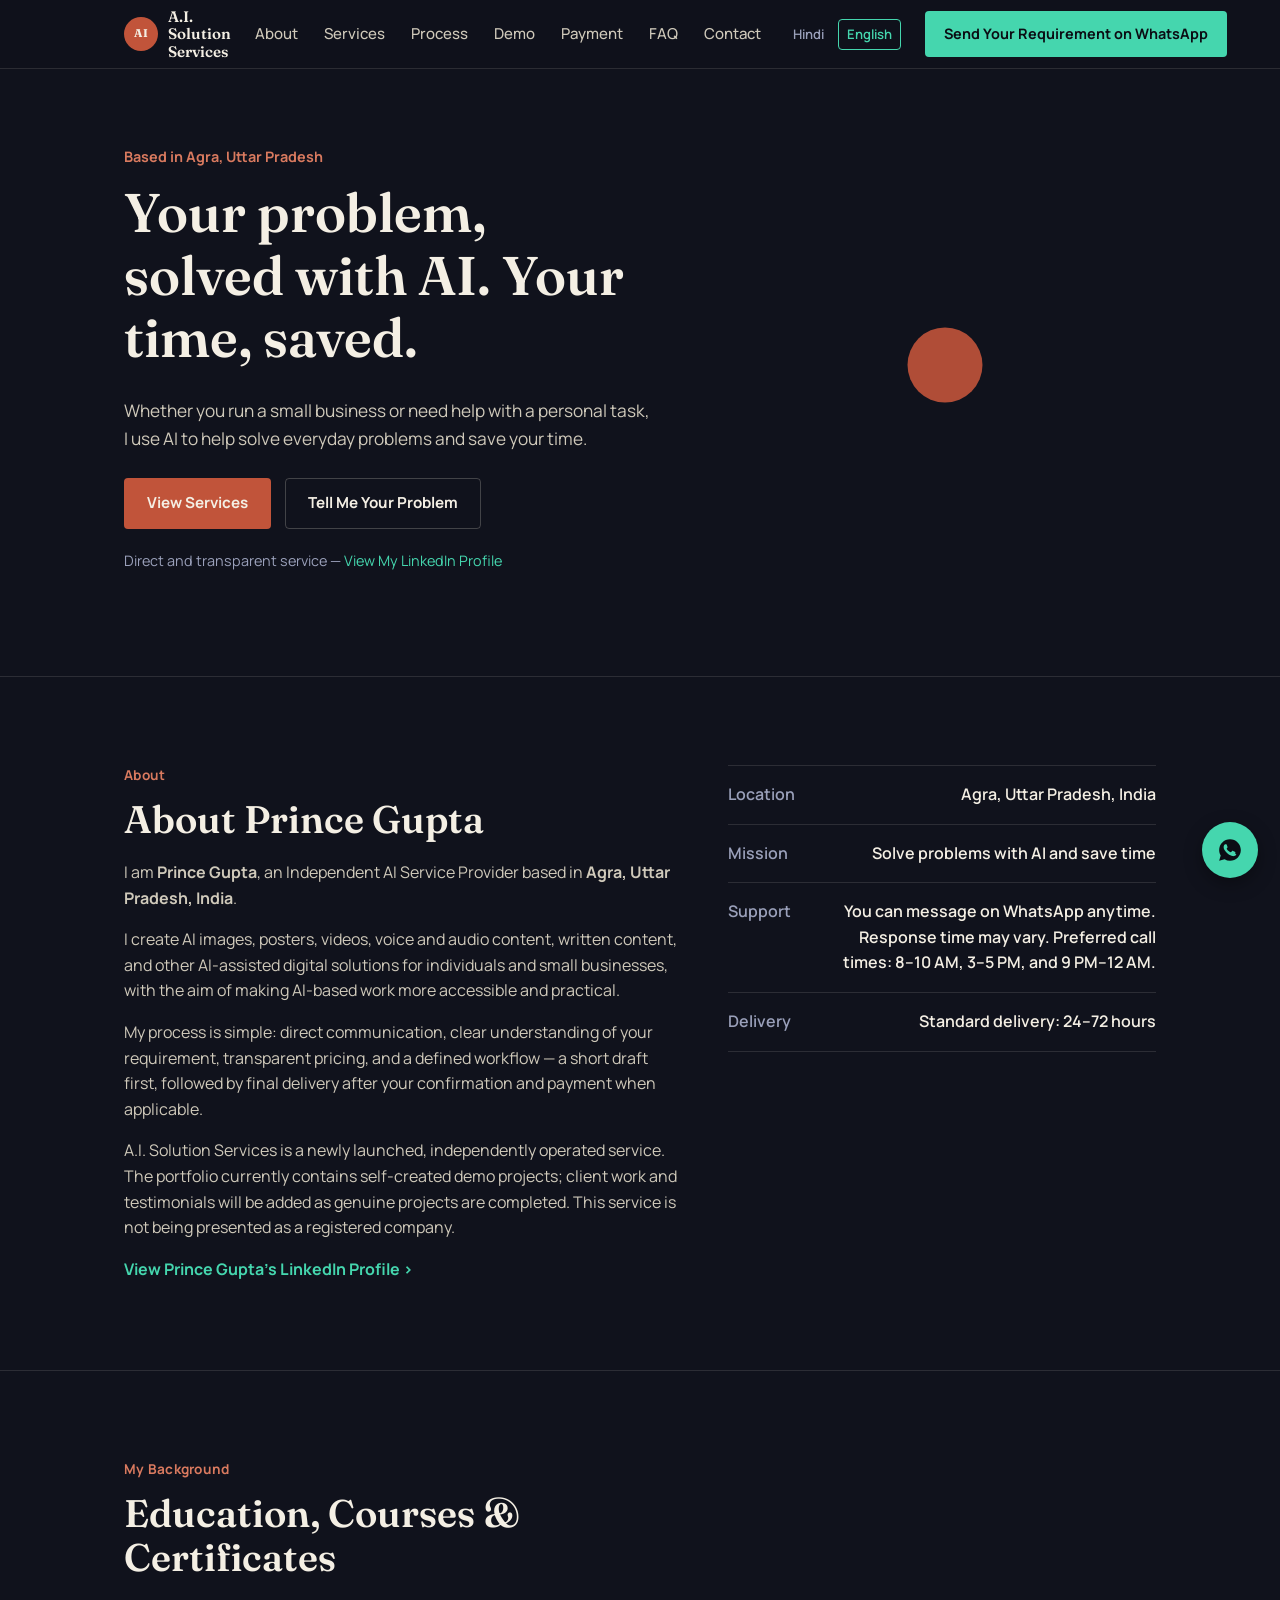
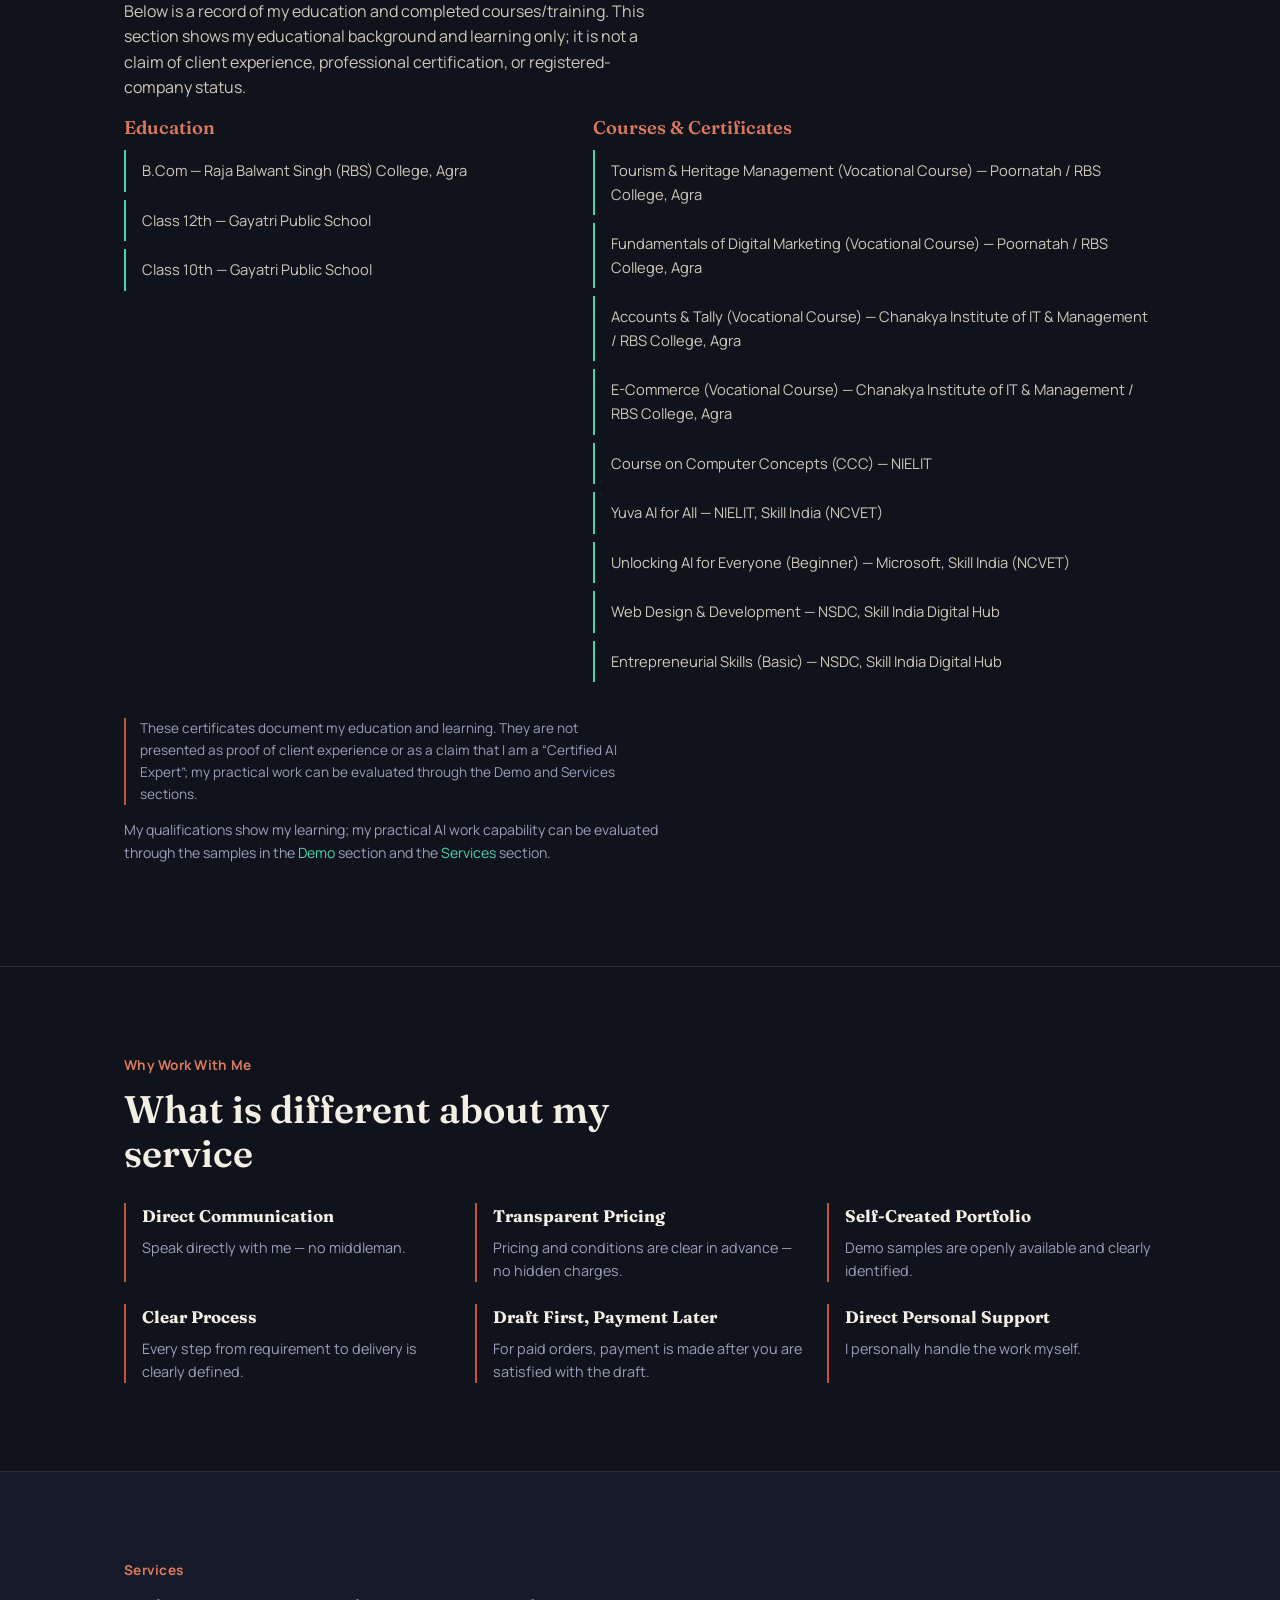
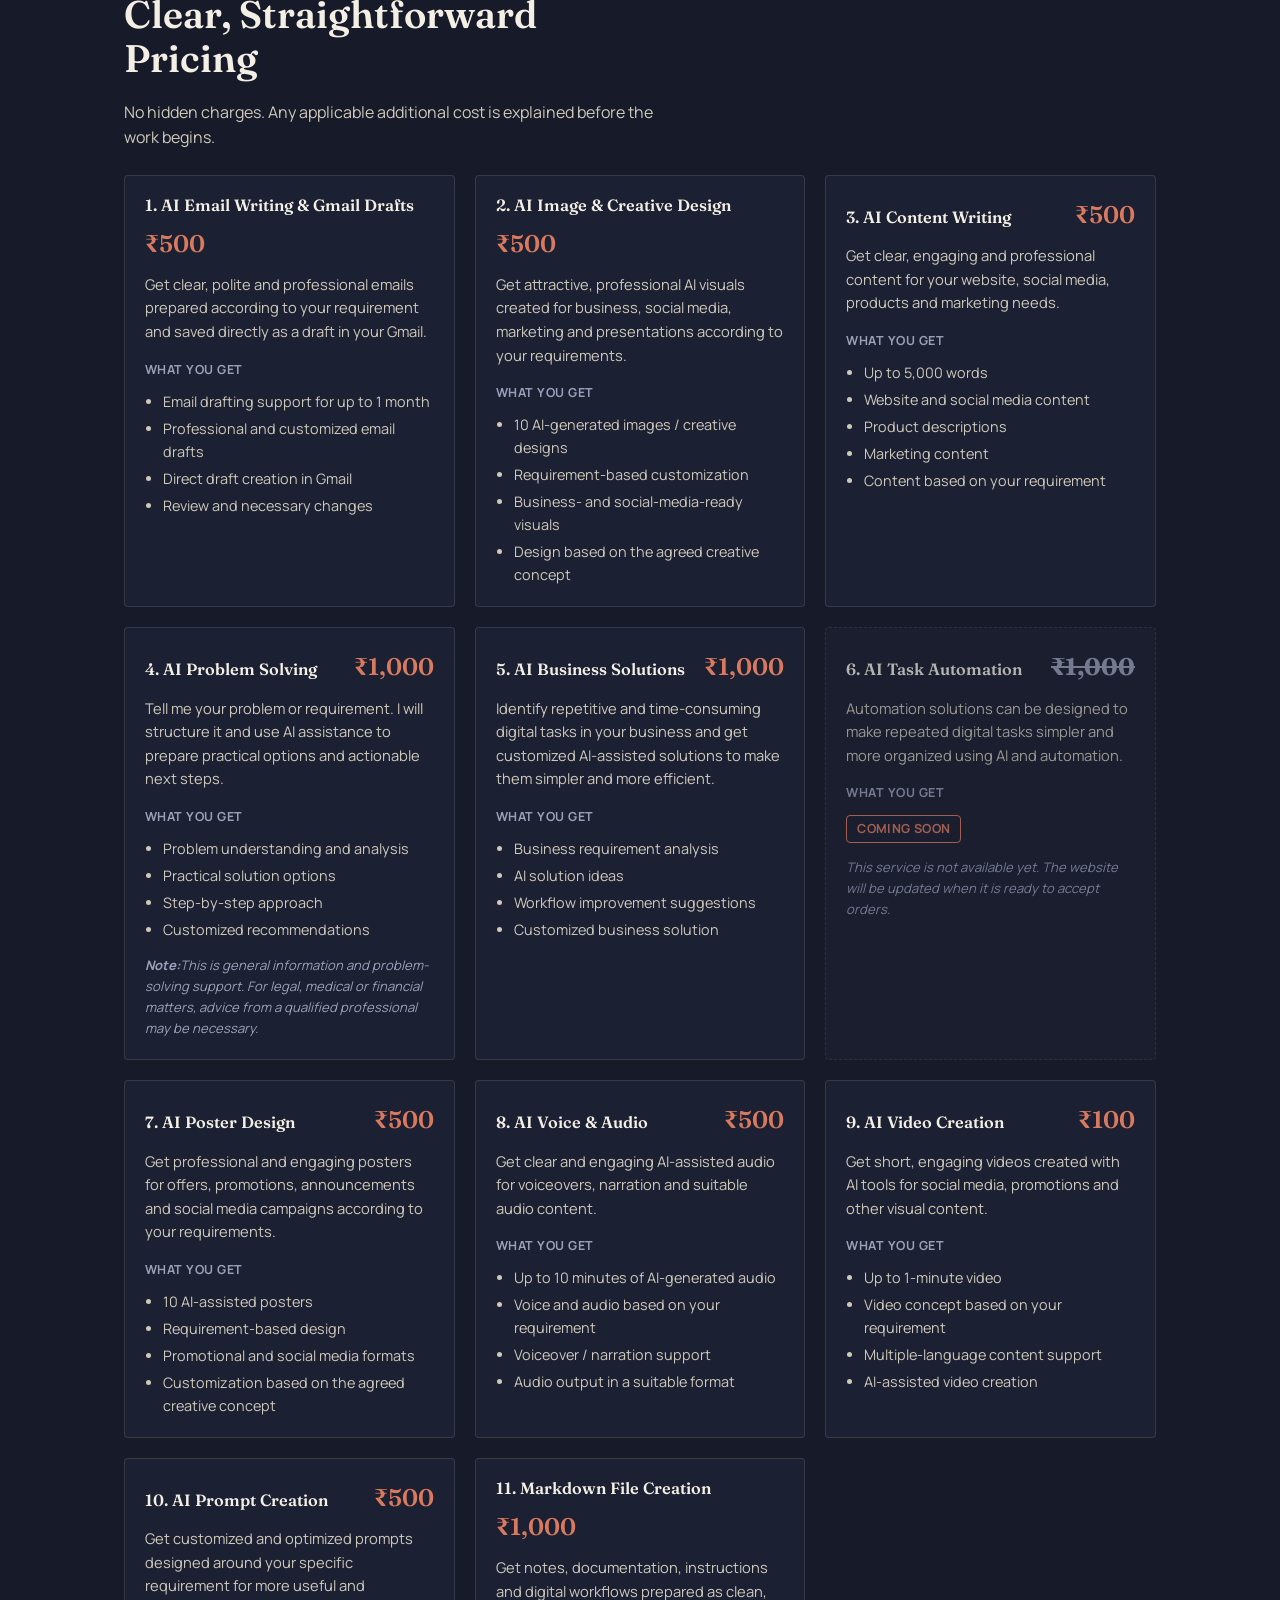
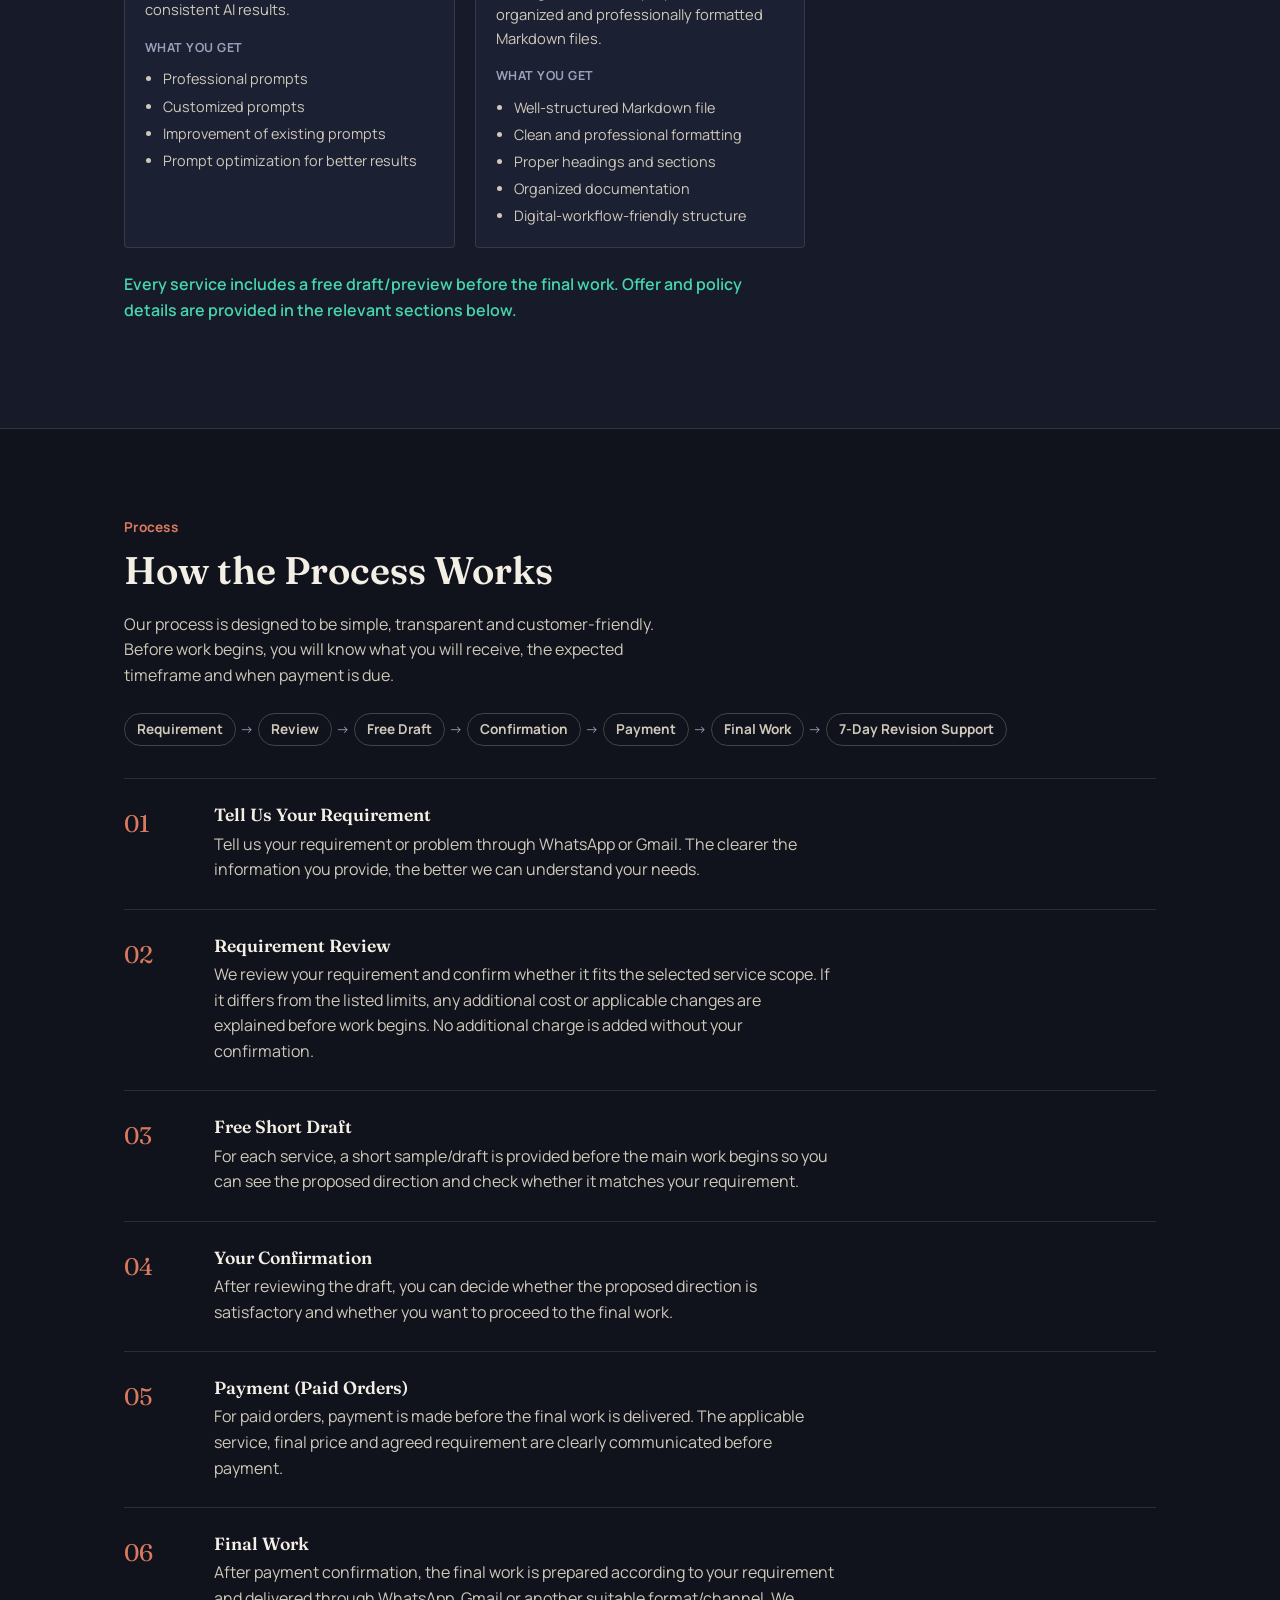
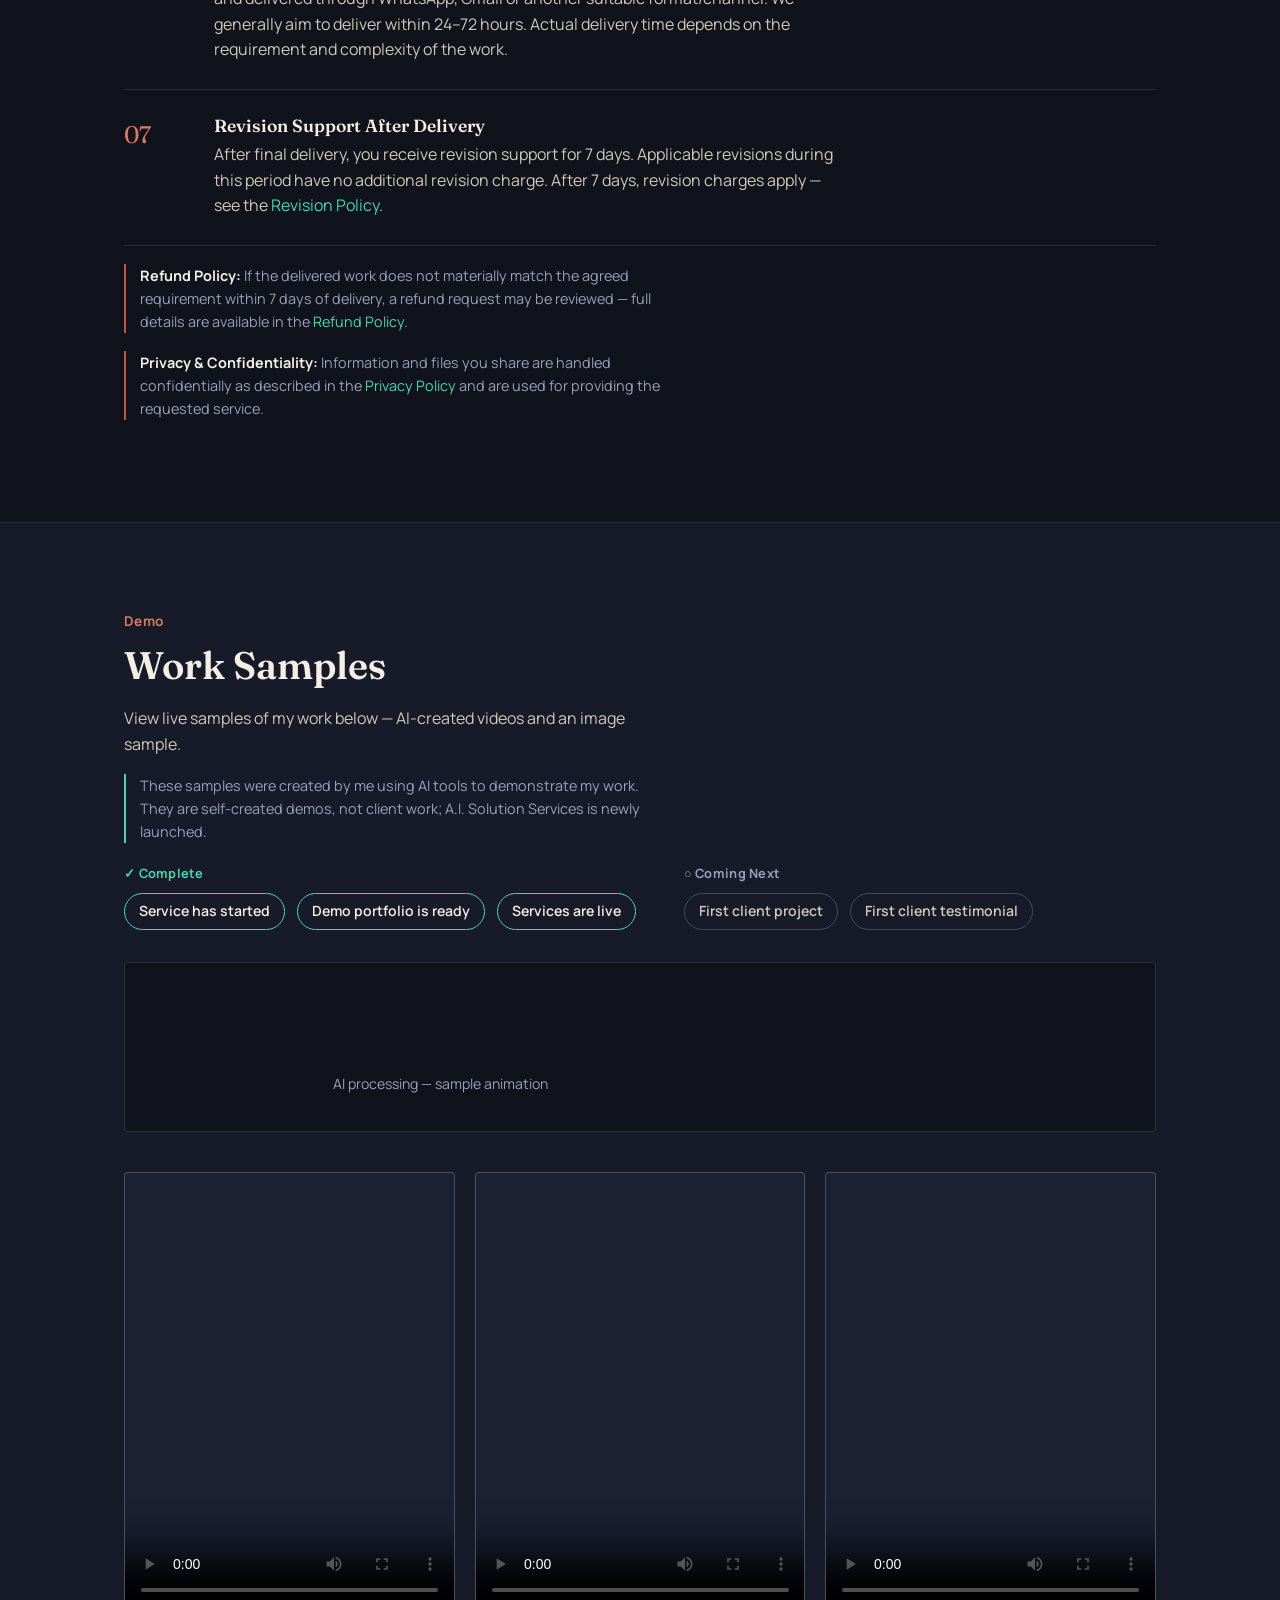
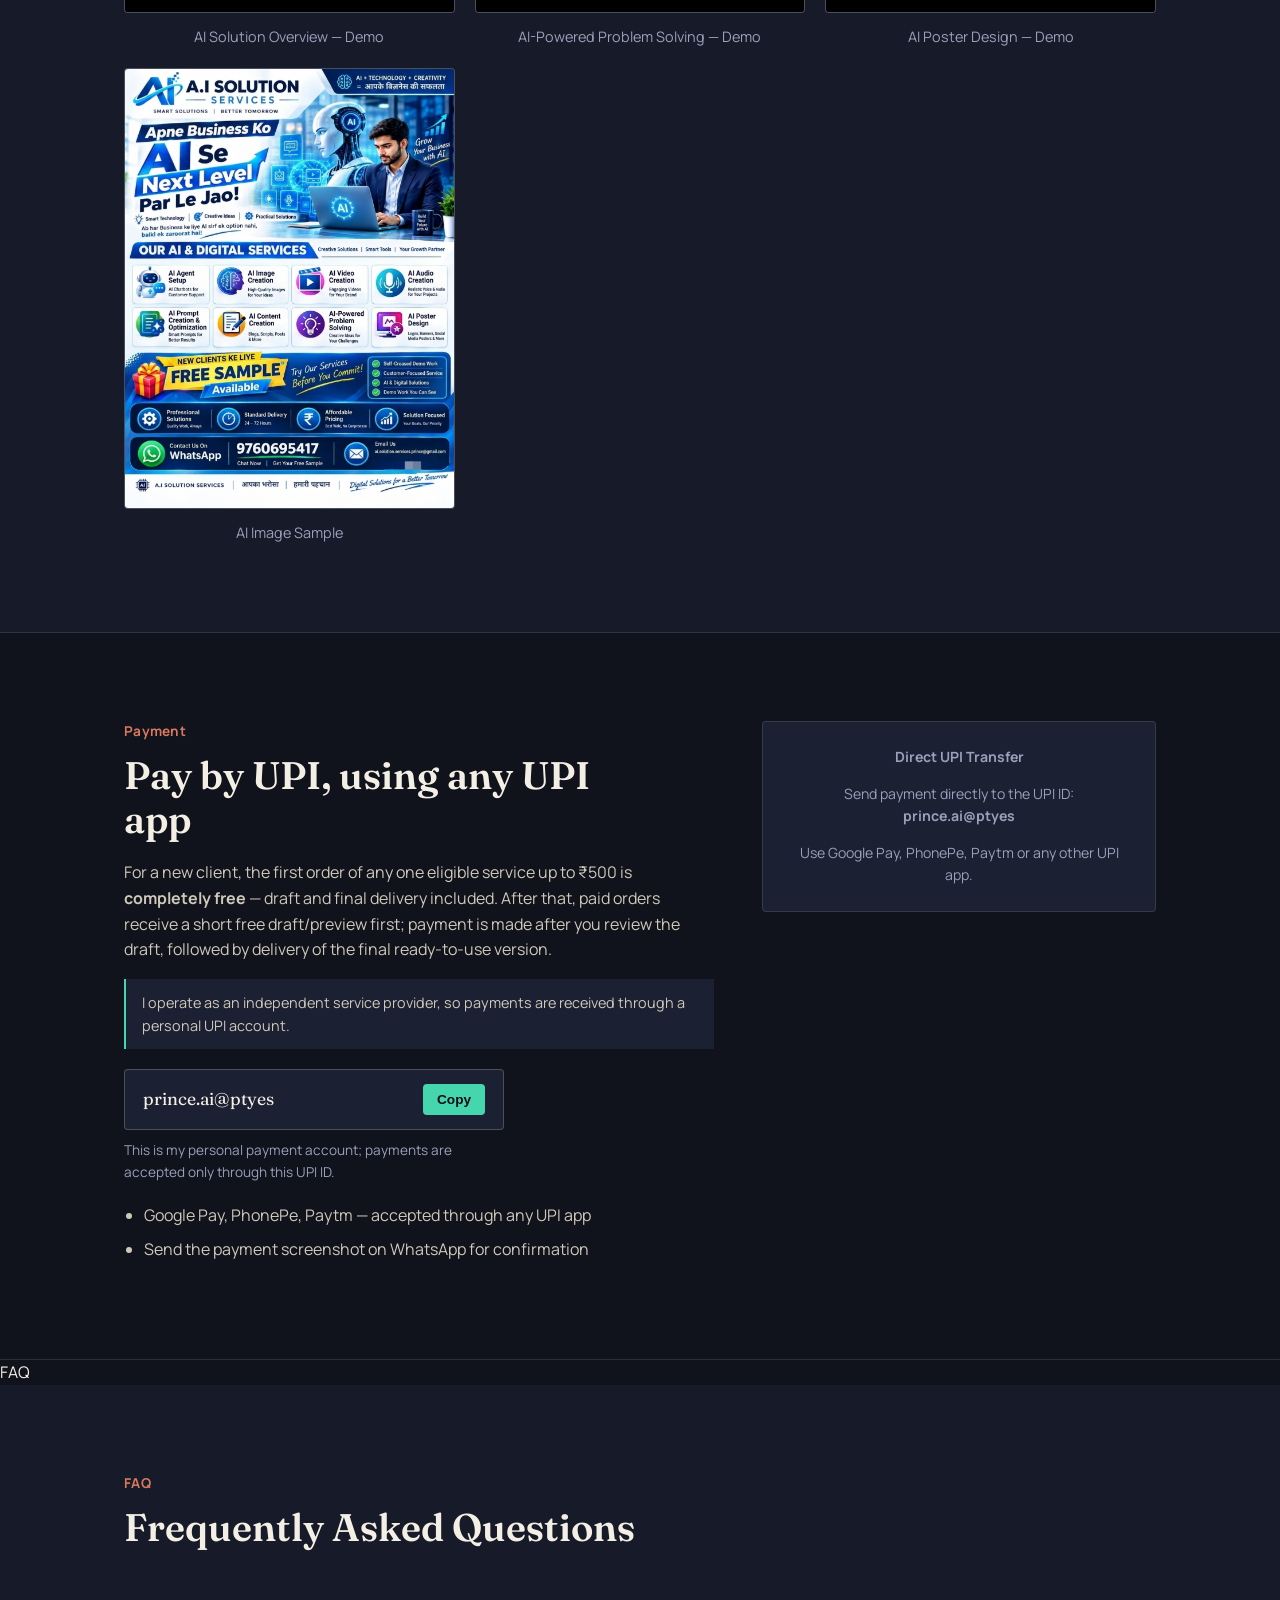
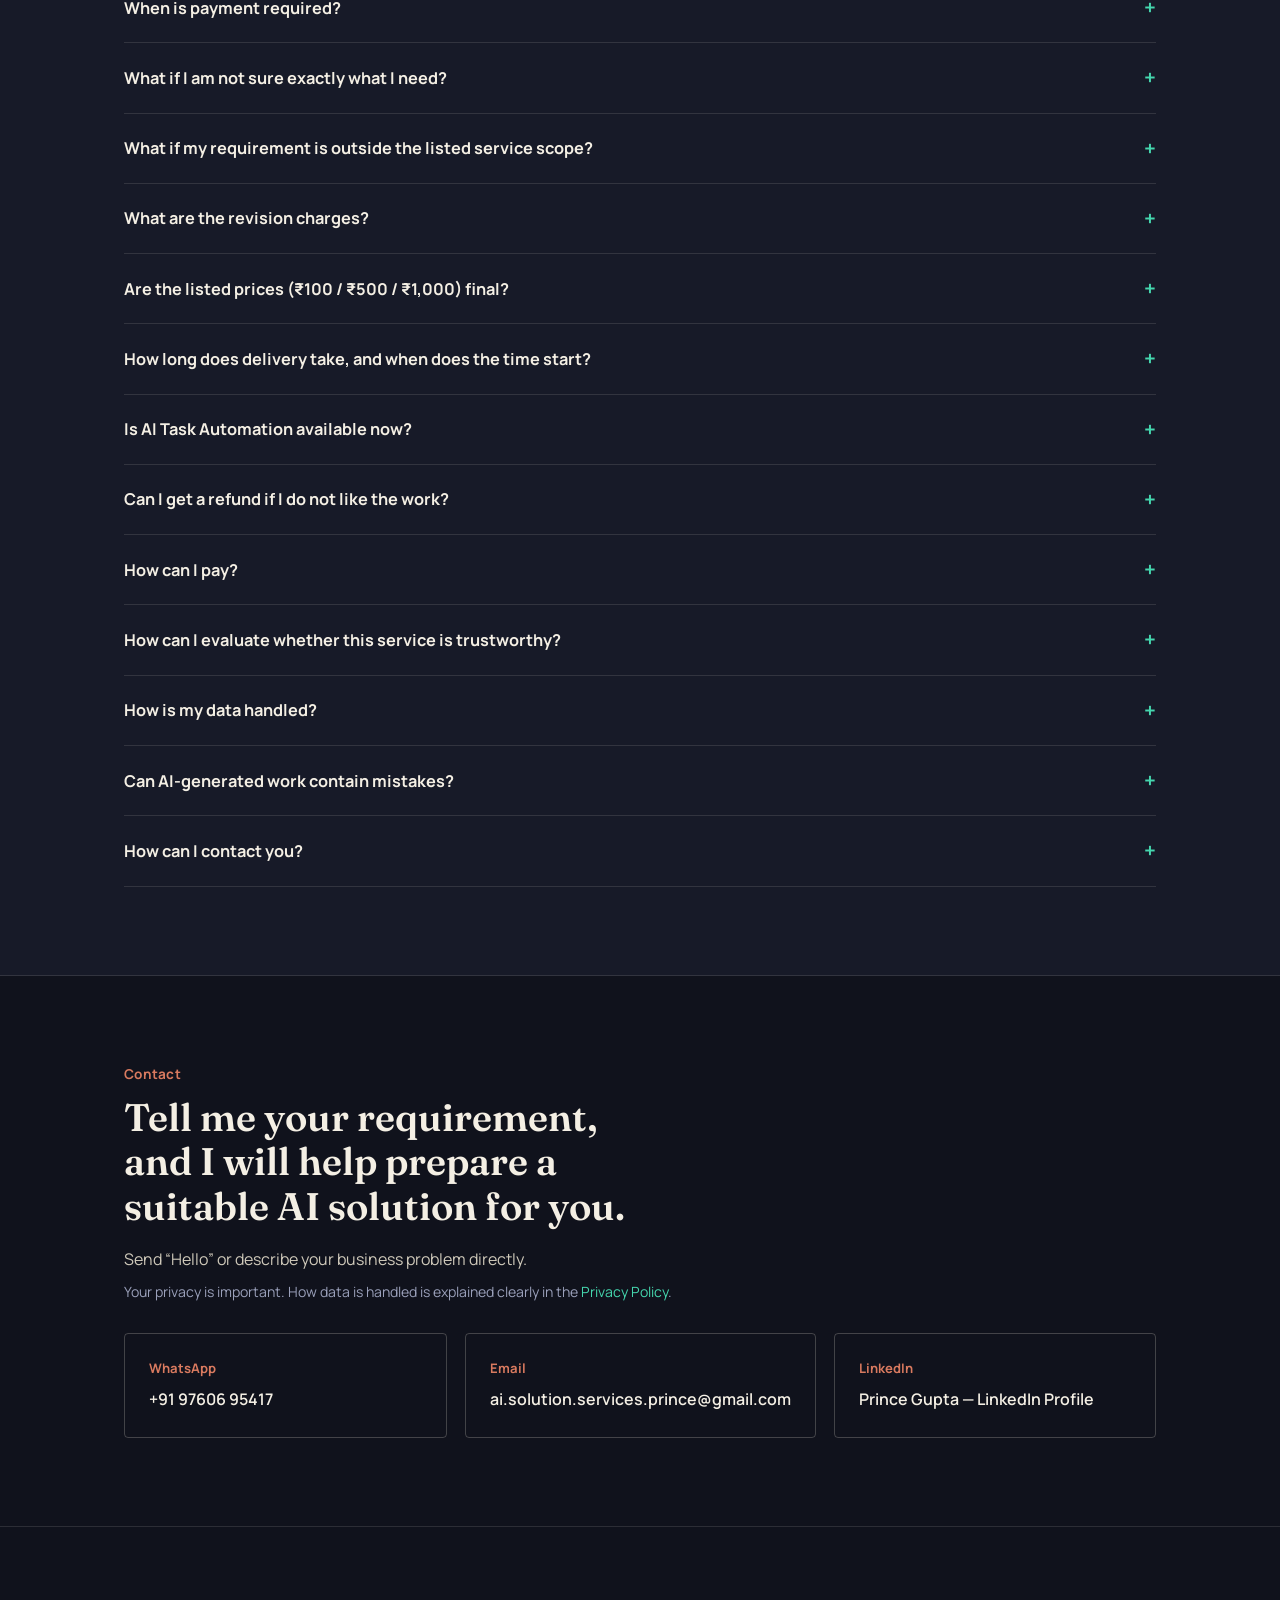
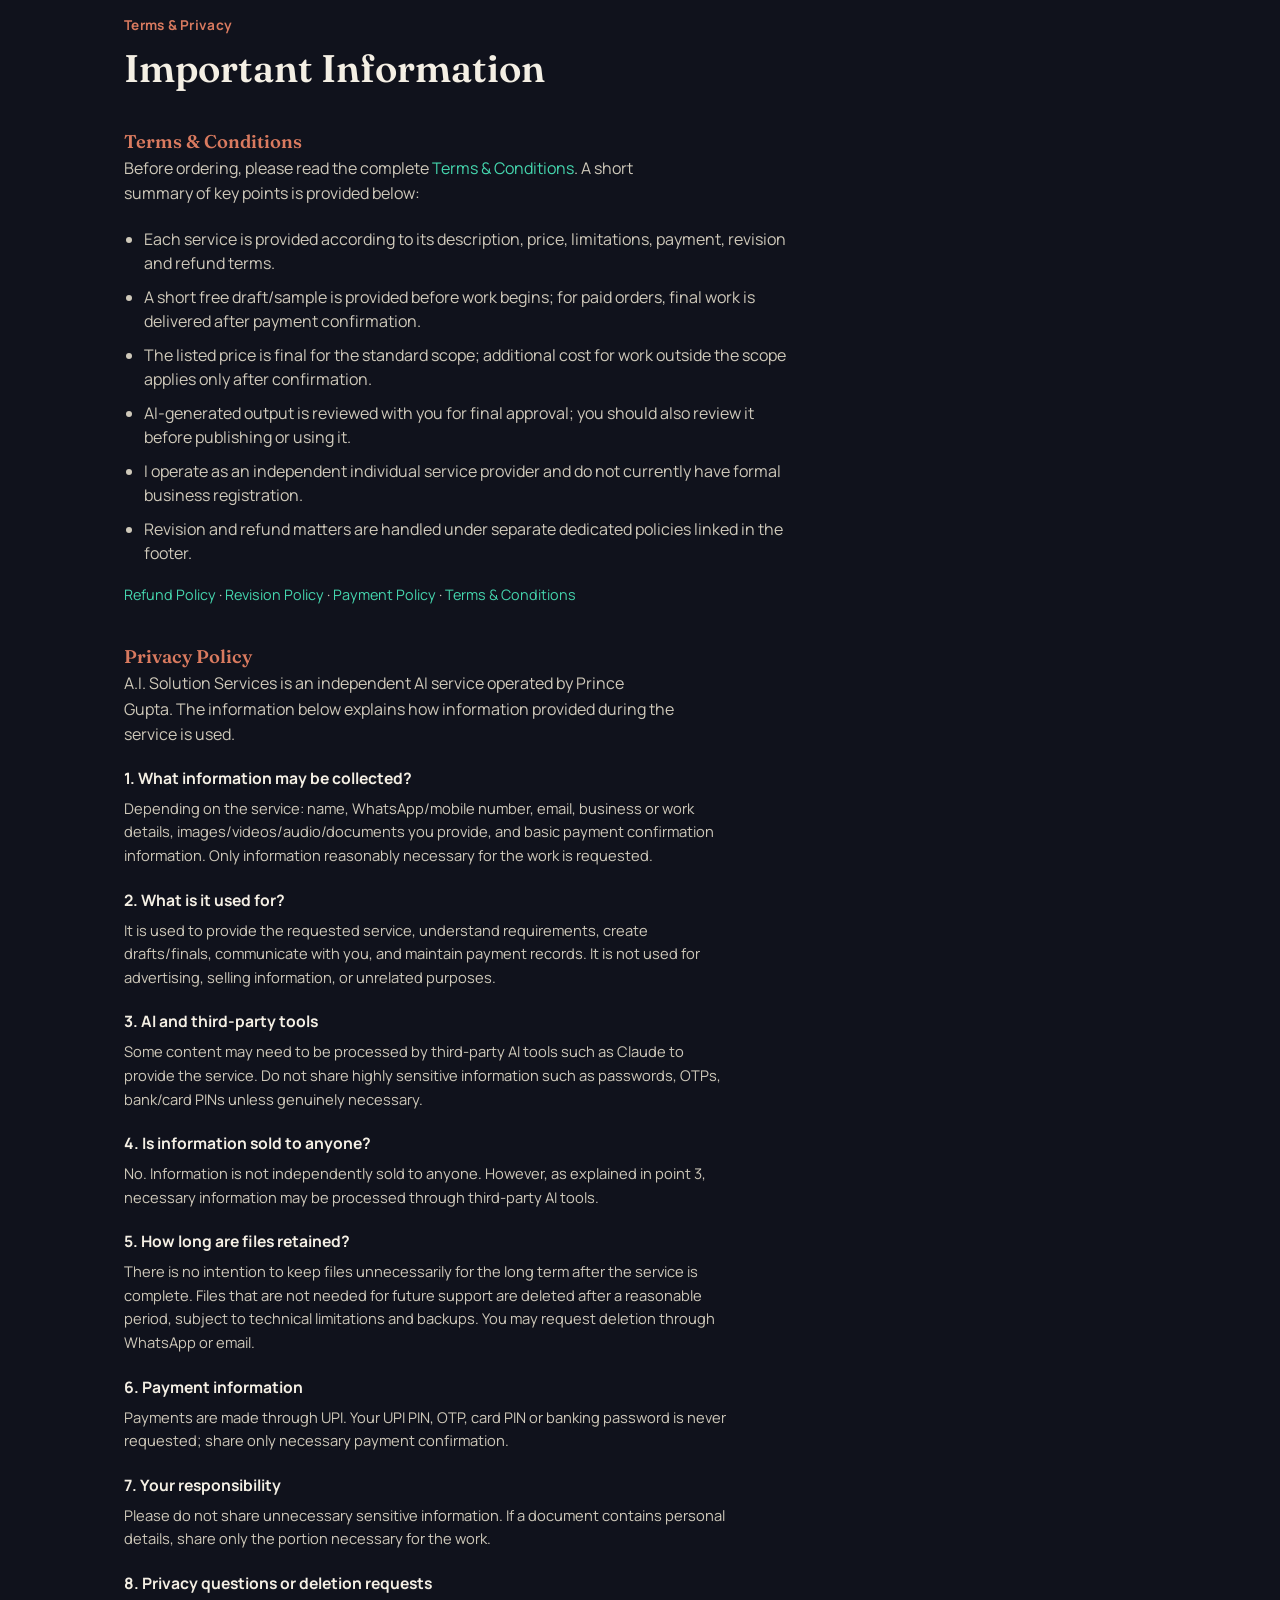
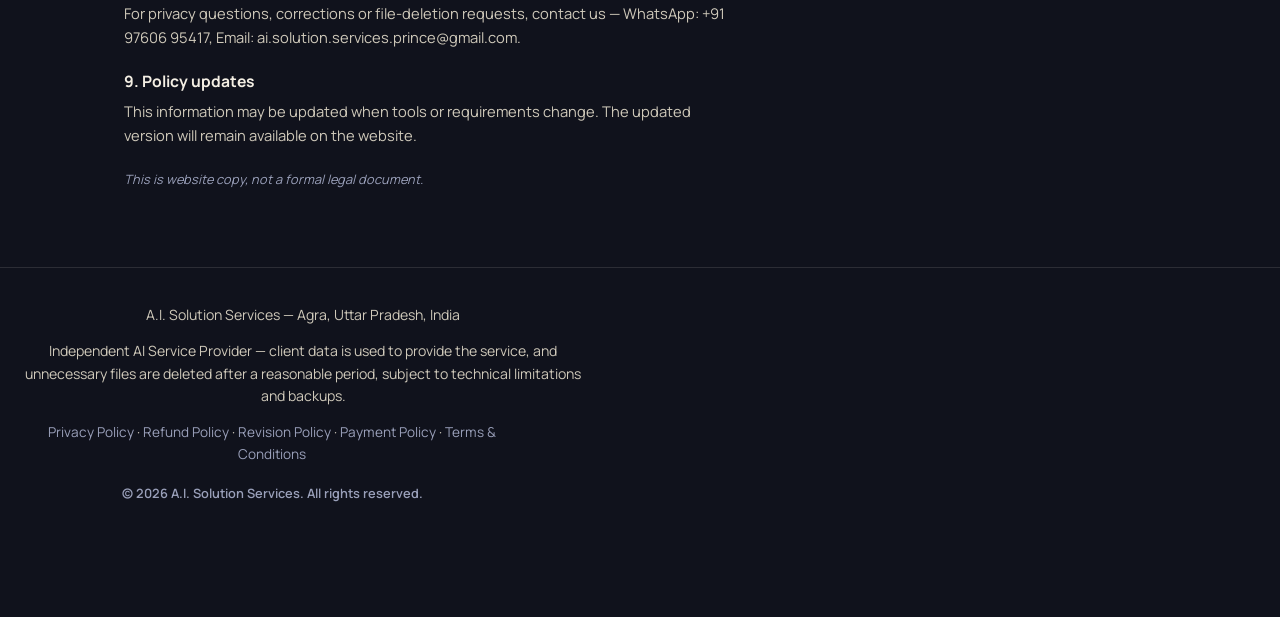
==== commit 23e4c75c: "Add files via upload" ====
--- a/en/index.html
+++ b/en/index.html
@@ -96,8 +96,8 @@
 <!-- EDUCATION & CERTIFICATES -->
 <section class="section credentials-section">
 <div class="section-inner">
-<p class="section-label">Education &amp; Certificates</p>
-<h2>My Education &amp; Learning</h2>
+<p class="section-label">My Background</p>
+<h2>Education, Courses &amp; Certificates</h2>
 <p class="section-intro">Below is a record of my education and completed courses/training. This section shows my educational background and learning only; it is not a claim of client experience, professional certification, or registered-company status.</p>
 <div class="credentials-grid">
 <div>
@@ -409,7 +409,7 @@
 <div class="demo-grid">
 <div class="demo-card">
 <div class="demo-thumb demo-thumb-video">
-<video controls="" playsinline="" poster="../assets/video-placeholder.png" preload="metadata">
+<video controls="" playsinline="" poster="assets/video-placeholder.png" preload="metadata">
 <source src="../assets/001.mp4" type="video/mp4"/>
               Video preview could not be loaded. Please message us on WhatsApp.
             </video>
@@ -418,7 +418,7 @@
 </div>
 <div class="demo-card">
 <div class="demo-thumb demo-thumb-video">
-<video controls="" playsinline="" poster="../assets/video-placeholder.png" preload="metadata">
+<video controls="" playsinline="" poster="assets/video-placeholder.png" preload="metadata">
 <source src="../assets/002.mp4" type="video/mp4"/>
               Video preview could not be loaded. Please message us on WhatsApp.
             </video>
@@ -427,7 +427,7 @@
 </div>
 <div class="demo-card">
 <div class="demo-thumb demo-thumb-video">
-<video controls="" playsinline="" poster="../assets/video-placeholder.png" preload="metadata">
+<video controls="" playsinline="" poster="assets/video-placeholder.png" preload="metadata">
 <source src="../assets/004.mp4" type="video/mp4"/>
               Video preview could not be loaded. Please message us on WhatsApp.
             </video>
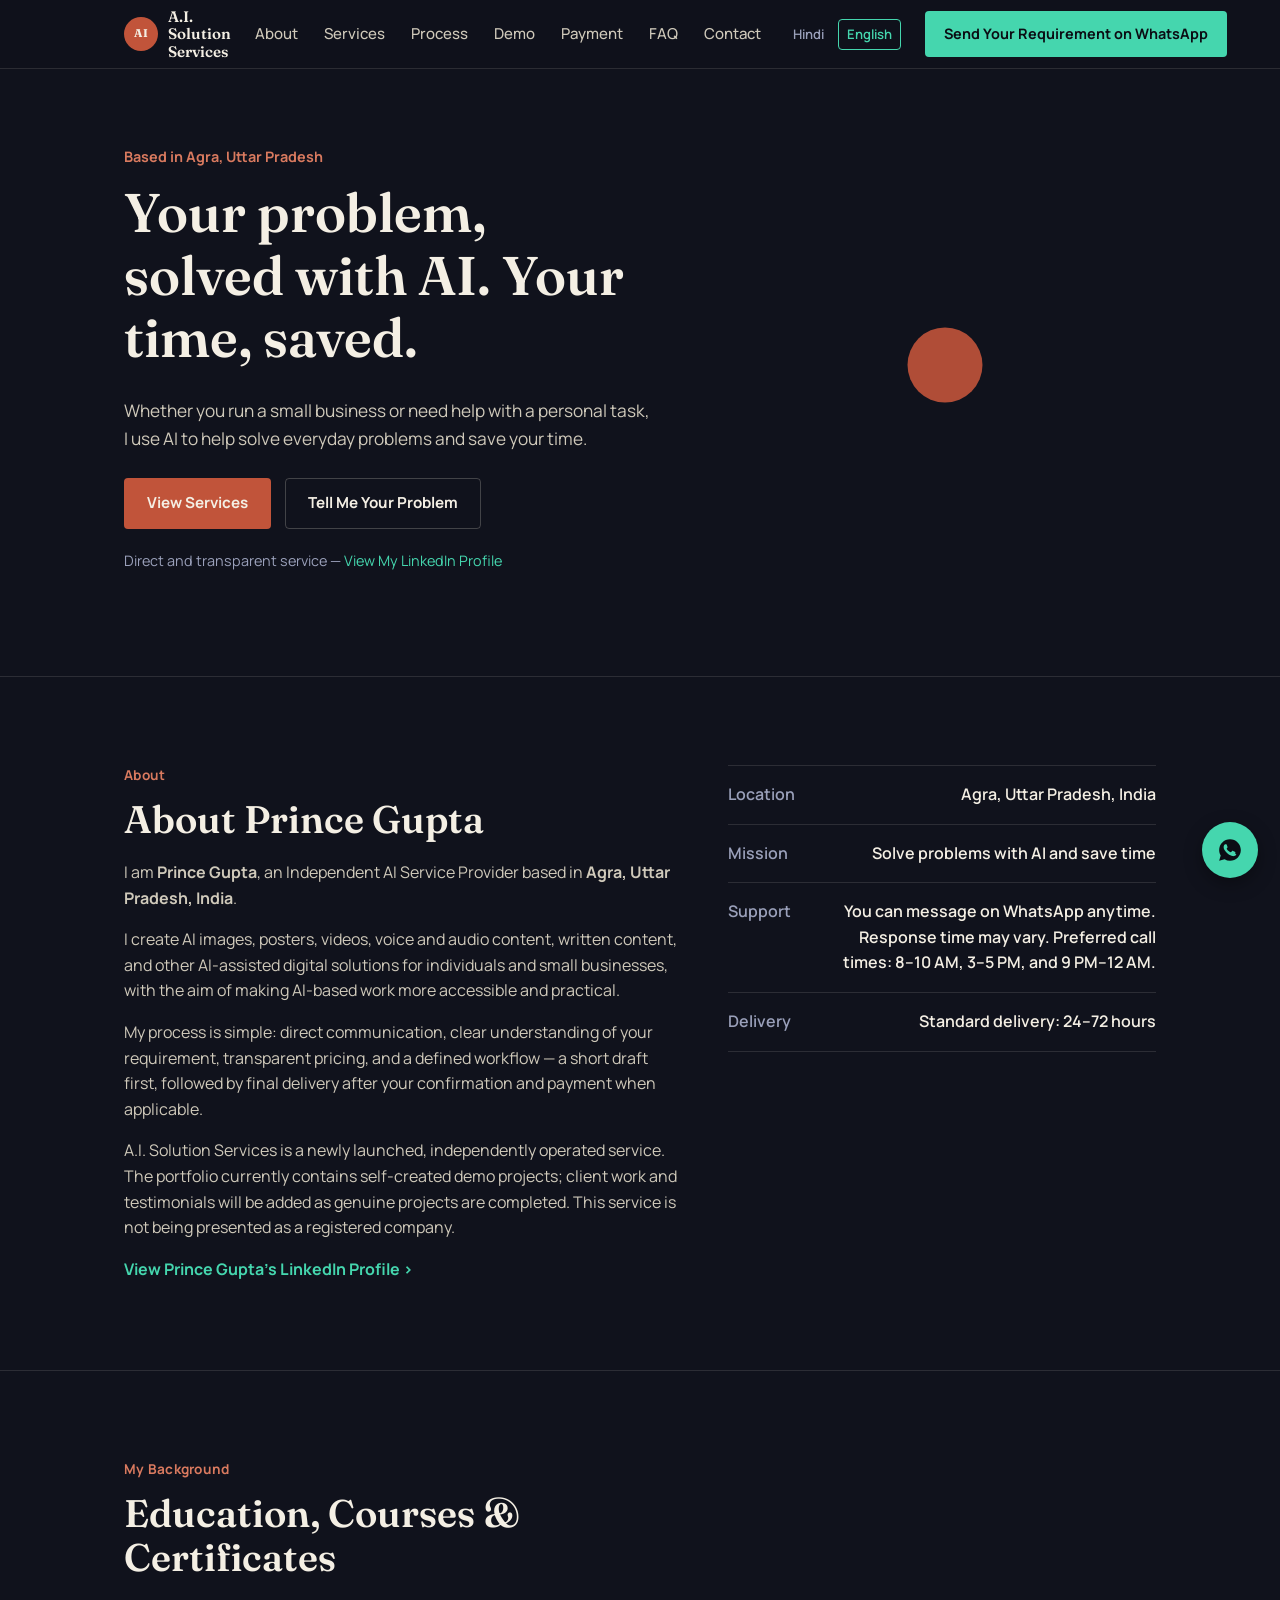
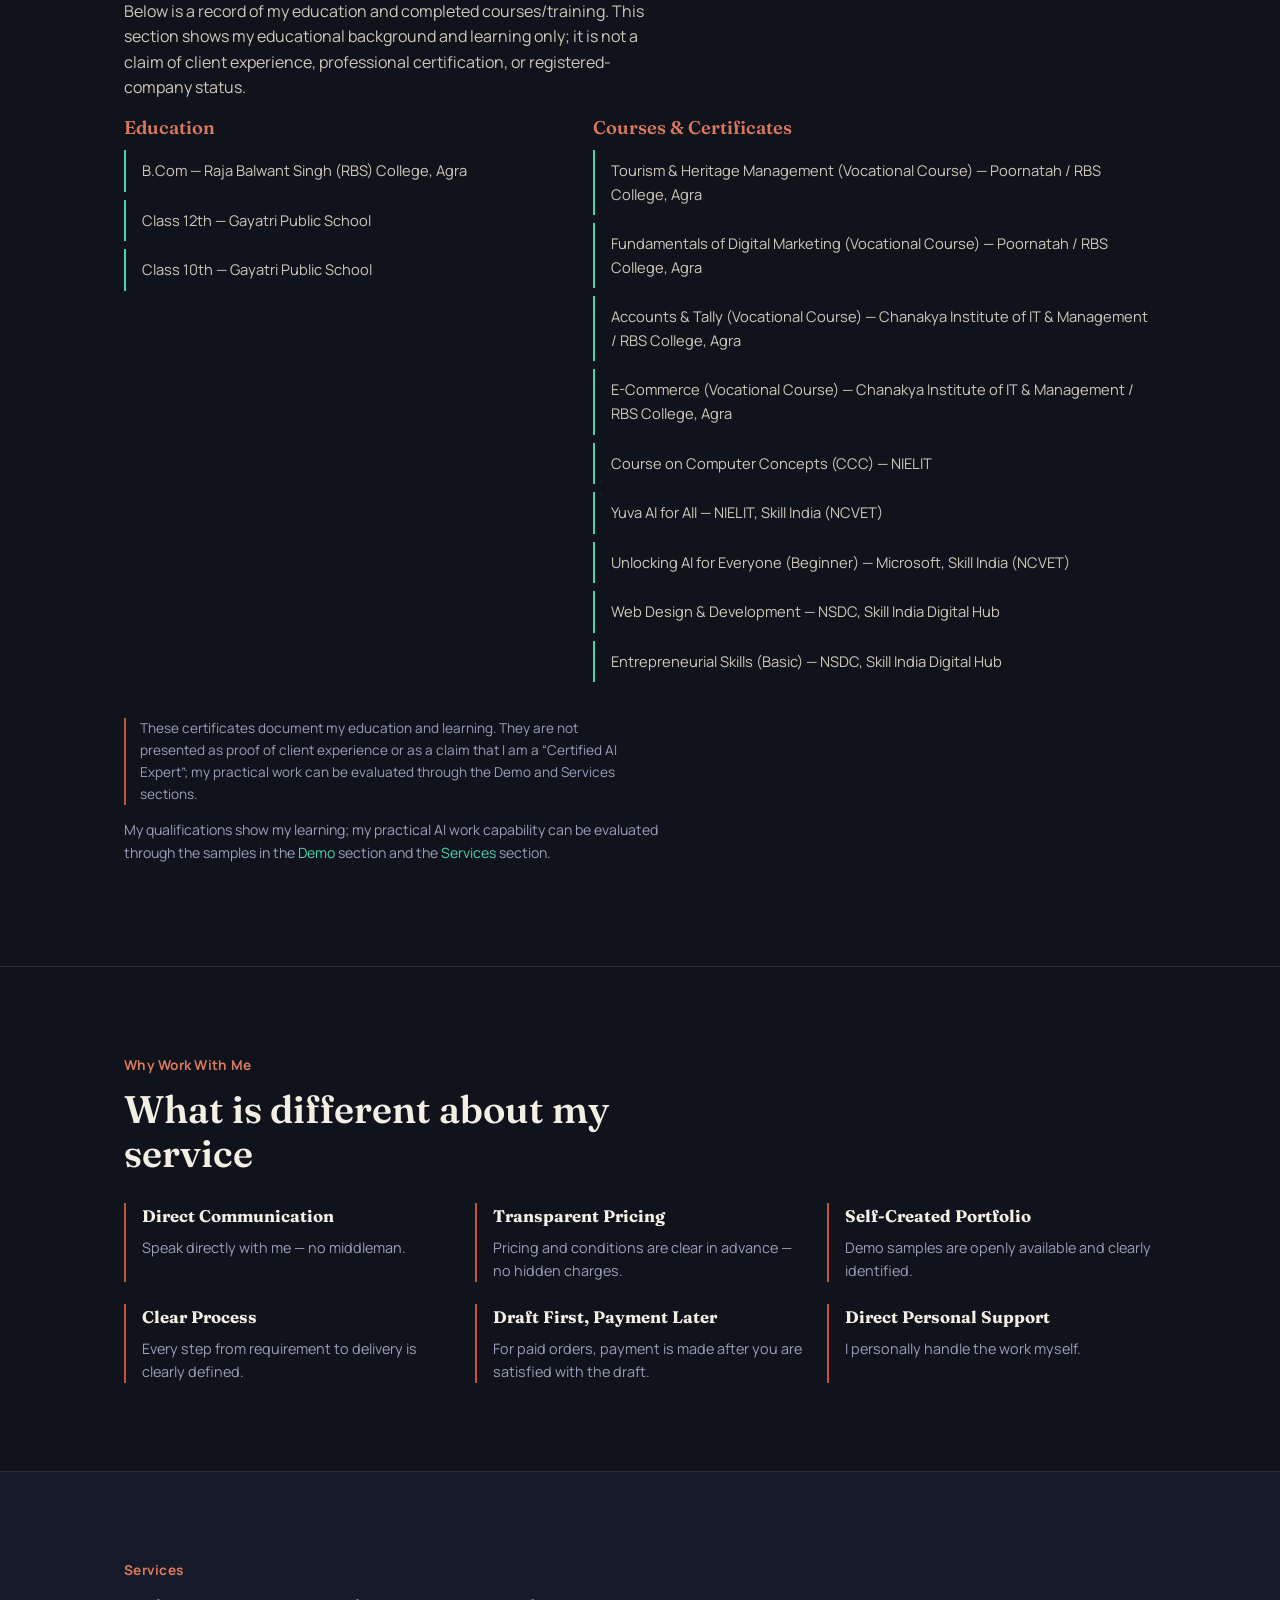
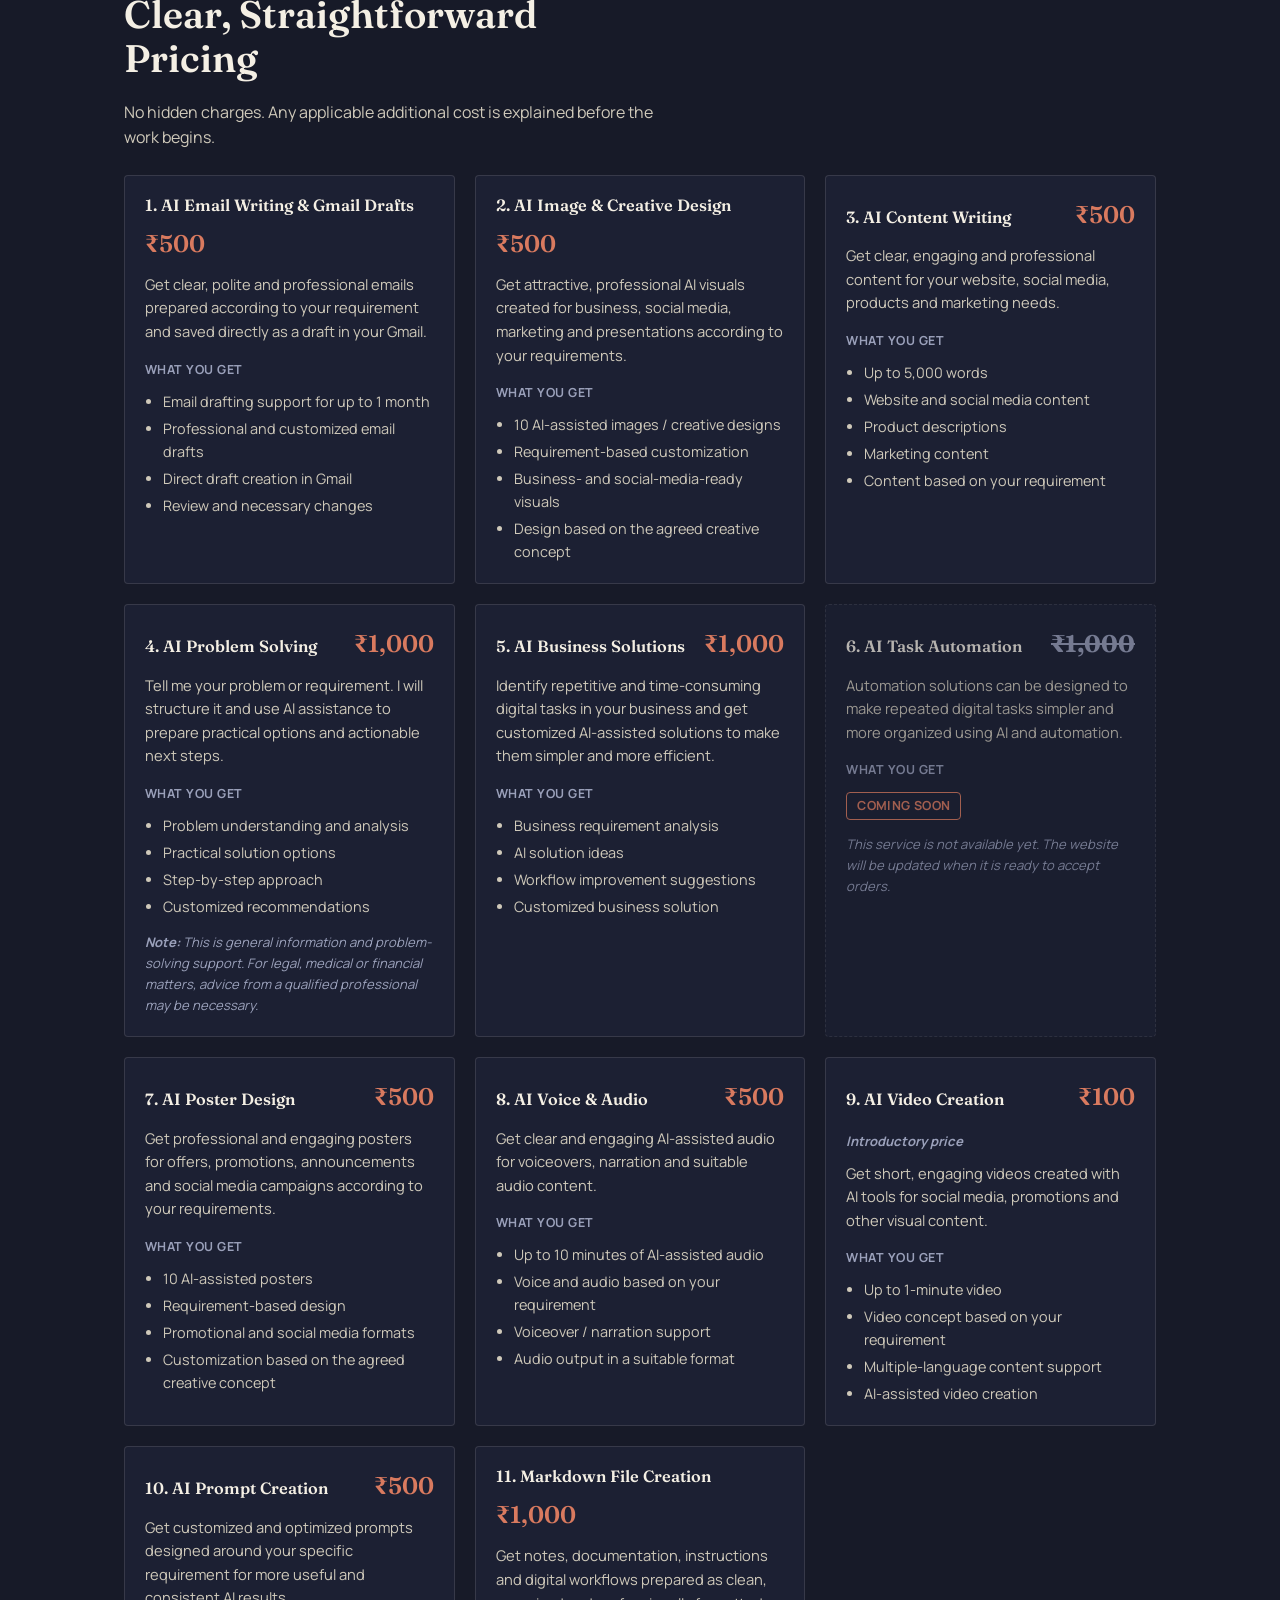
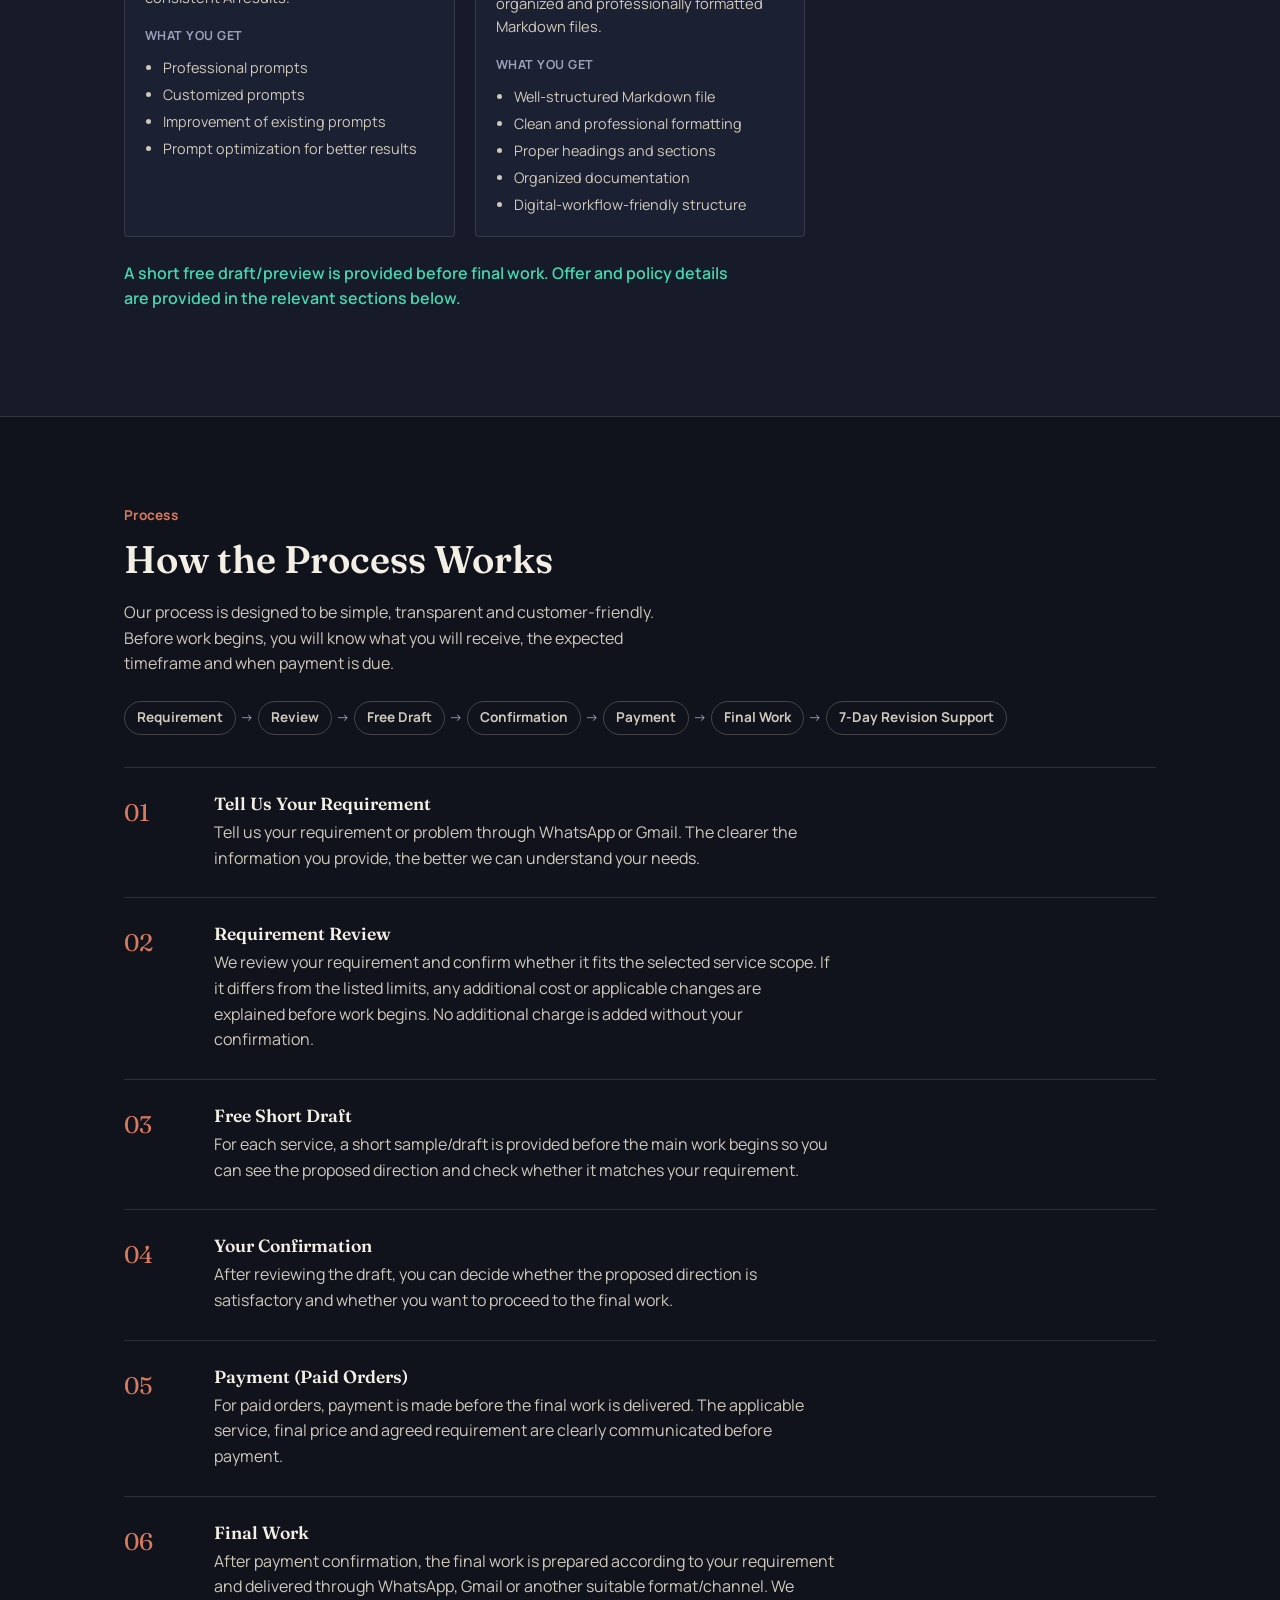
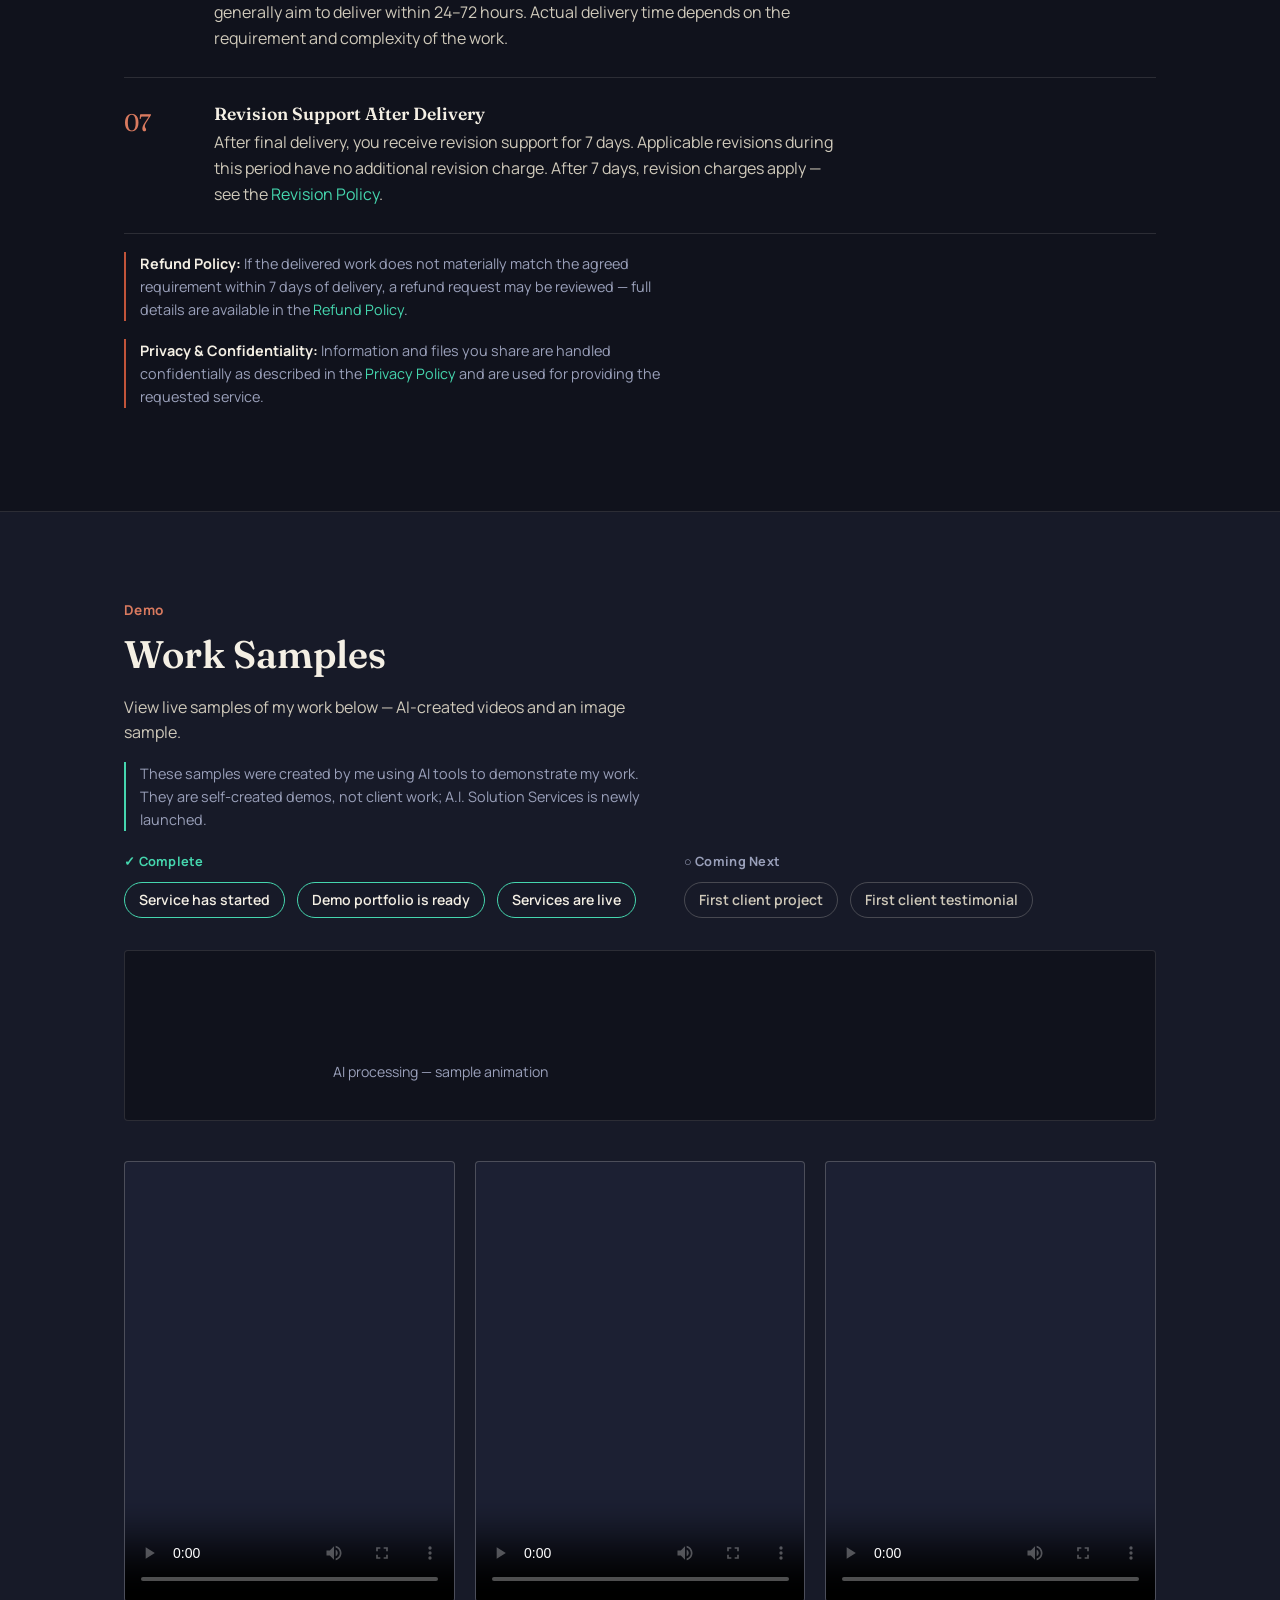
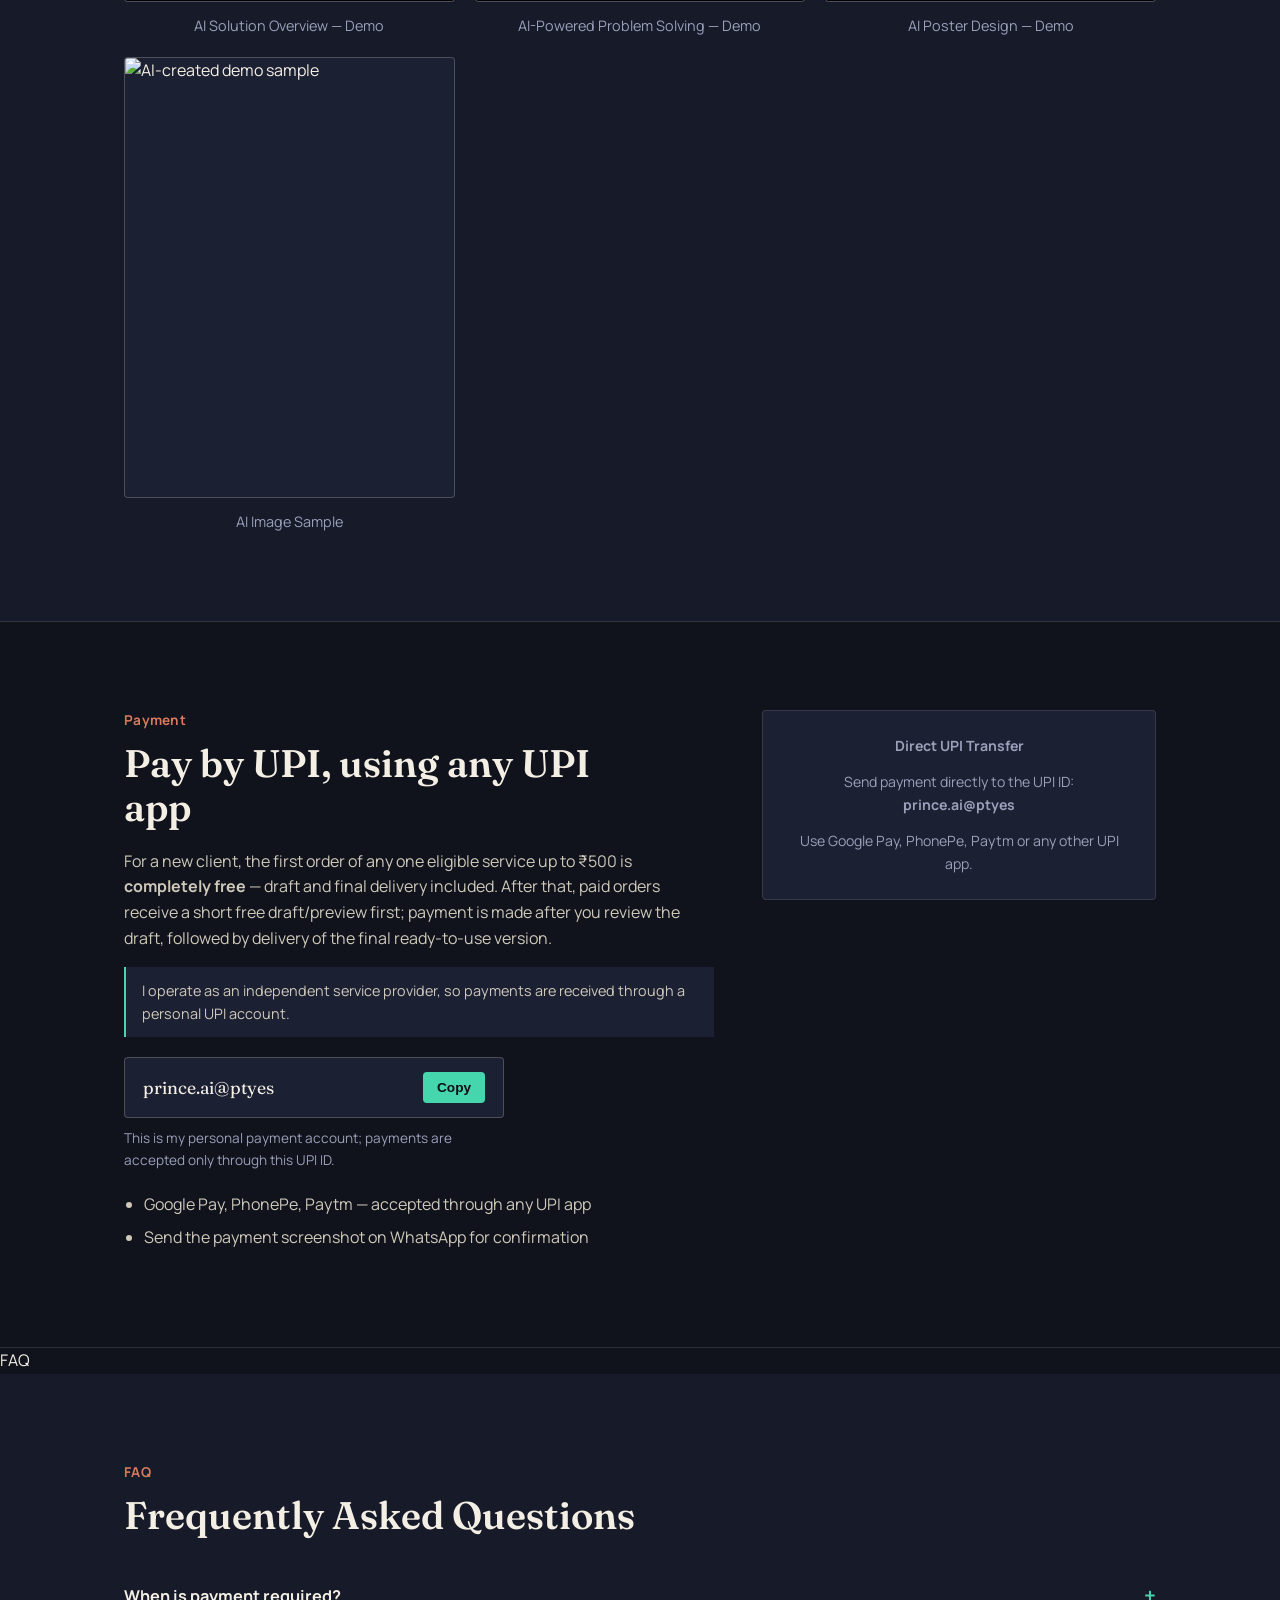
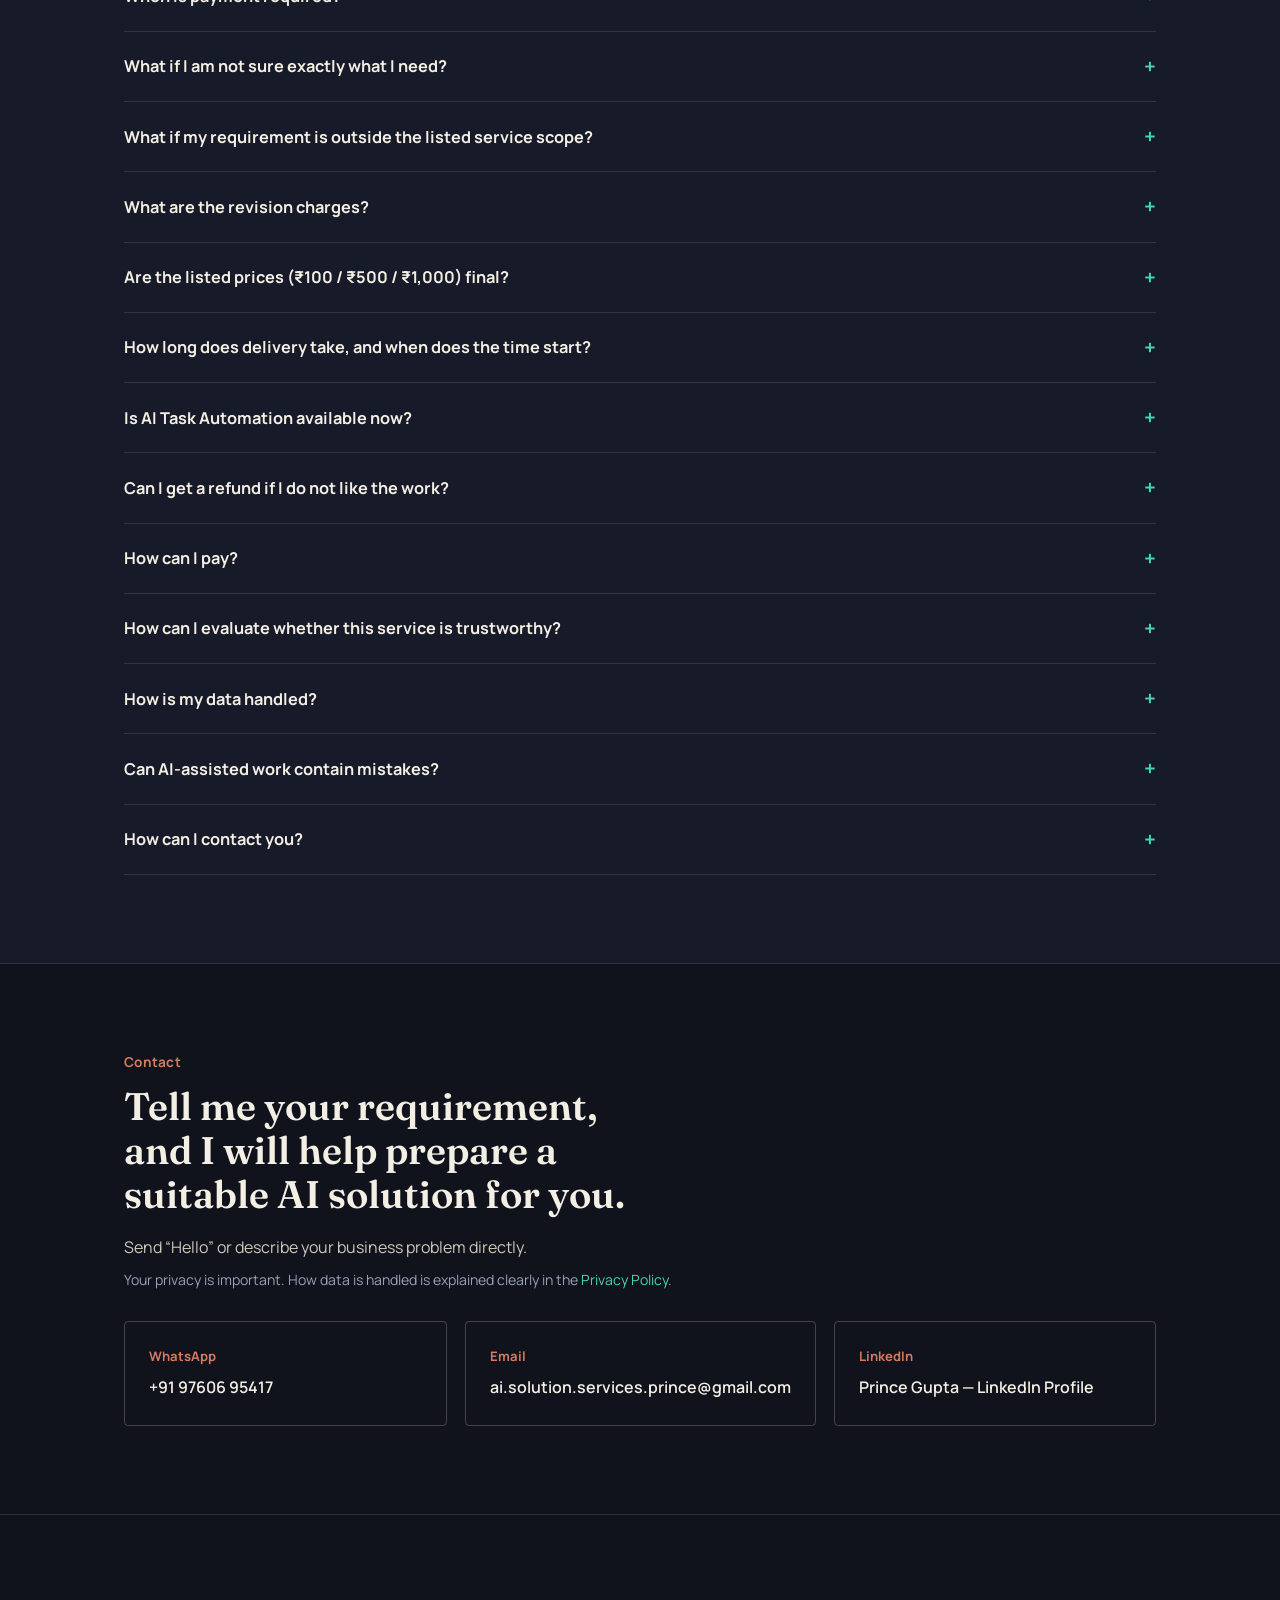
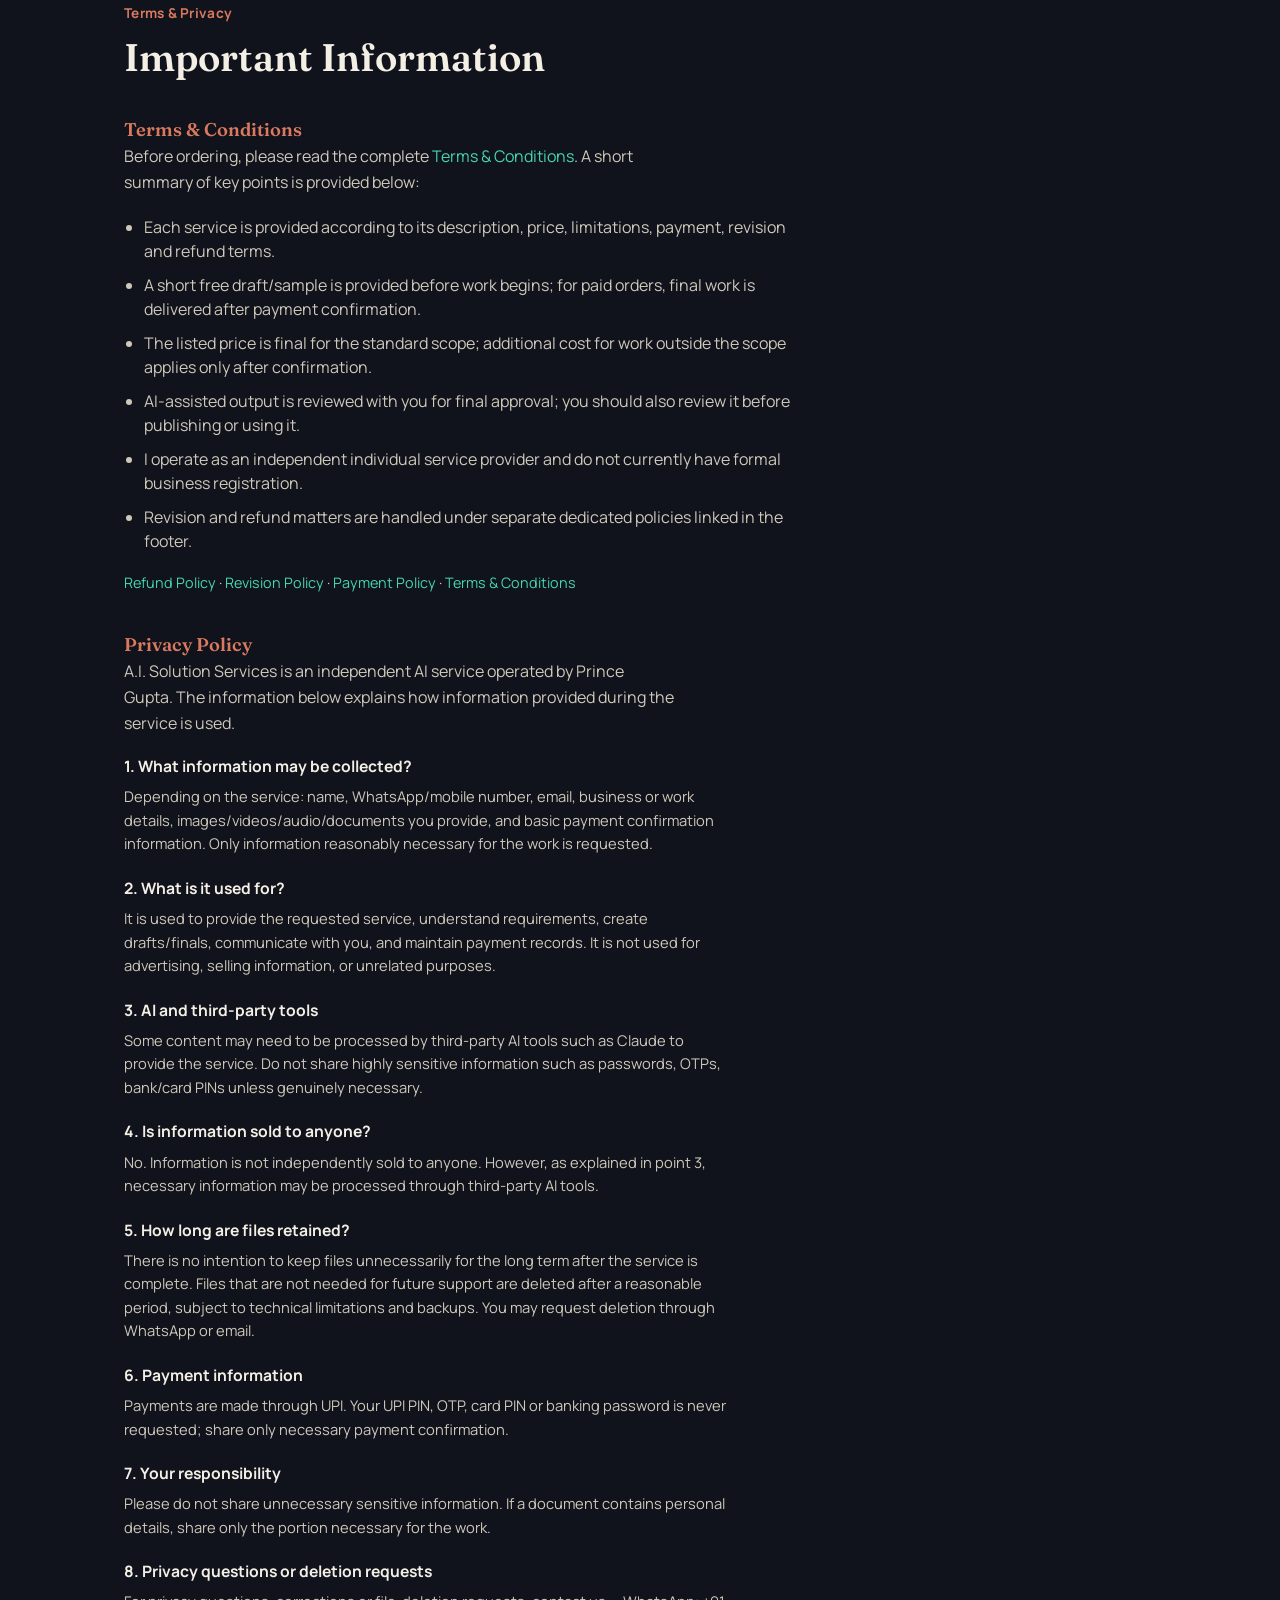
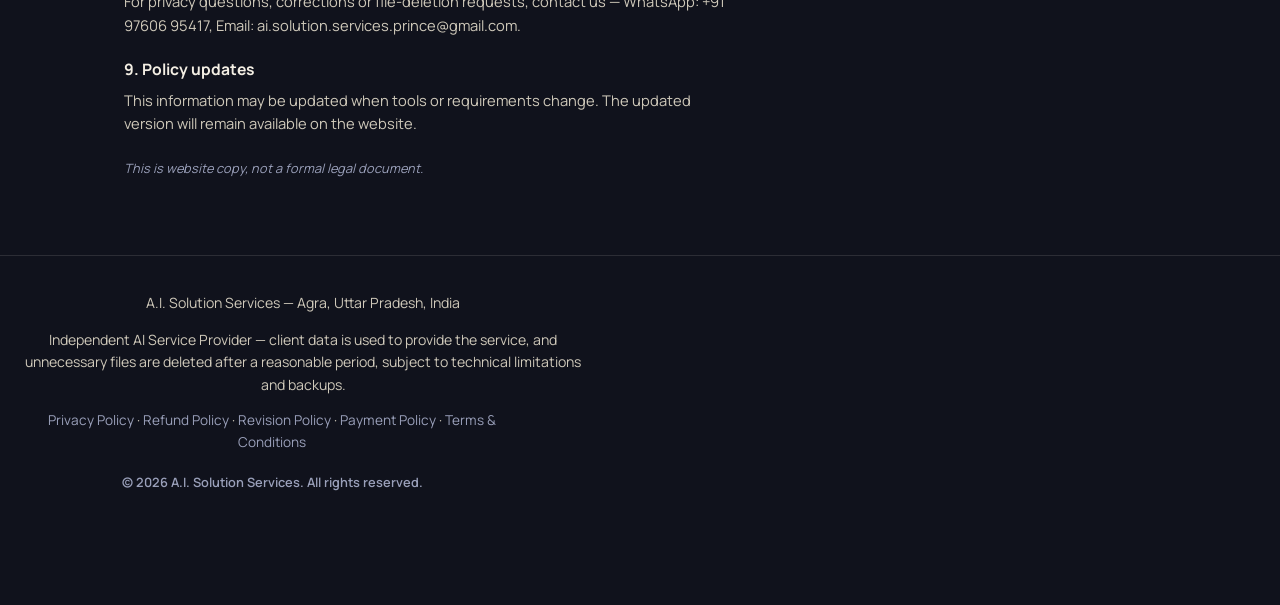
==== commit 1fb1fc66: "Add files via upload" ====
--- a/en/index.html
+++ b/en/index.html
@@ -171,7 +171,7 @@
 <p class="service-desc">Get attractive, professional AI visuals created for business, social media, marketing and presentations according to your requirements.</p>
 <p class="service-subhead">What You Get</p>
 <ul class="service-includes">
-<li>10 AI-generated images / creative designs</li>
+<li>10 AI-assisted images / creative designs</li>
 <li>Requirement-based customization</li>
 <li>Business- and social-media-ready visuals</li>
 <li>Design based on the agreed creative concept</li>
@@ -205,7 +205,7 @@
 <li>Step-by-step approach</li>
 <li>Customized recommendations</li>
 </ul>
-<p class="service-note"><strong>Note:</strong>This is general information and problem-solving support. For legal, medical or financial matters, advice from a qualified professional may be necessary.</p>
+<p class="service-note"><strong>Note:</strong> This is general information and problem-solving support. For legal, medical or financial matters, advice from a qualified professional may be necessary.</p>
 </div>
 <div class="service-card">
 <div class="service-card-head">
@@ -253,7 +253,7 @@
 <p class="service-desc">Get clear and engaging AI-assisted audio for voiceovers, narration and suitable audio content.</p>
 <p class="service-subhead">What You Get</p>
 <ul class="service-includes">
-<li>Up to 10 minutes of AI-generated audio</li>
+<li>Up to 10 minutes of AI-assisted audio</li>
 <li>Voice and audio based on your requirement</li>
 <li>Voiceover / narration support</li>
 <li>Audio output in a suitable format</li>
@@ -262,7 +262,7 @@
 <div class="service-card">
 <div class="service-card-head">
 <h3>9. AI Video Creation</h3>
-<p class="price"><span>₹100</span></p>
+<p class="price"><span>₹100</span></p><p class="service-note"><strong>Introductory price</strong></p>
 </div>
 <p class="service-desc">Get short, engaging videos created with AI tools for social media, promotions and other visual content.</p>
 <p class="service-subhead">What You Get</p>
@@ -303,7 +303,7 @@
 </ul>
 </div>
 </div>
-<p class="service-footnote">Every service includes a free draft/preview before the final work. Offer and policy details are provided in the relevant sections below.</p>
+<p class="service-footnote">A short free draft/preview is provided before final work. Offer and policy details are provided in the relevant sections below.</p>
 </div>
 </section>
 <!-- PROGRESS -->
@@ -409,7 +409,7 @@
 <div class="demo-grid">
 <div class="demo-card">
 <div class="demo-thumb demo-thumb-video">
-<video controls="" playsinline="" poster="assets/video-placeholder.png" preload="metadata">
+<video controls="" playsinline="" poster="../assets/video-placeholder.png" preload="metadata">
 <source src="../assets/001.mp4" type="video/mp4"/>
               Video preview could not be loaded. Please message us on WhatsApp.
             </video>
@@ -418,7 +418,7 @@
 </div>
 <div class="demo-card">
 <div class="demo-thumb demo-thumb-video">
-<video controls="" playsinline="" poster="assets/video-placeholder.png" preload="metadata">
+<video controls="" playsinline="" poster="../assets/video-placeholder.png" preload="metadata">
 <source src="../assets/002.mp4" type="video/mp4"/>
               Video preview could not be loaded. Please message us on WhatsApp.
             </video>
@@ -427,7 +427,7 @@
 </div>
 <div class="demo-card">
 <div class="demo-thumb demo-thumb-video">
-<video controls="" playsinline="" poster="assets/video-placeholder.png" preload="metadata">
+<video controls="" playsinline="" poster="../assets/video-placeholder.png" preload="metadata">
 <source src="../assets/004.mp4" type="video/mp4"/>
               Video preview could not be loaded. Please message us on WhatsApp.
             </video>
@@ -519,8 +519,8 @@
 <p>Information and files you provide are used to deliver your requested work. Necessary information may be processed by third-party AI tools such as Claude. I do not independently sell your details to people or companies. Unnecessary files are deleted after a reasonable period where within my control, subject to technical limitations and backups.</p>
 </details>
 <details class="faq-item">
-<summary>Can AI-generated work contain mistakes?</summary>
-<p>AI-generated output may sometimes require improvement. That is why final approval is reviewed with you; for paid orders, payment and final delivery follow the draft review.</p>
+<summary>Can AI-assisted work contain mistakes?</summary>
+<p>AI-assisted output may sometimes require improvement. That is why final approval is reviewed with you; for paid orders, payment and final delivery follow the draft review.</p>
 </details>
 <details class="faq-item">
 <summary>How can I contact you?</summary>
@@ -563,7 +563,7 @@
 <li>Each service is provided according to its description, price, limitations, payment, revision and refund terms.</li>
 <li>A short free draft/sample is provided before work begins; for paid orders, final work is delivered after payment confirmation.</li>
 <li>The listed price is final for the standard scope; additional cost for work outside the scope applies only after confirmation.</li>
-<li>AI-generated output is reviewed with you for final approval; you should also review it before publishing or using it.</li>
+<li>AI-assisted output is reviewed with you for final approval; you should also review it before publishing or using it.</li>
 <li>I operate as an independent individual service provider and do not currently have formal business registration.</li>
 <li>Revision and refund matters are handled under separate dedicated policies linked in the footer.</li>
 </ul>
--- a/style.css
+++ b/style.css
@@ -1,1067 +1,1070 @@
-/* ============================================
-   A.I. Solution Services — design tokens
-   Palette: night-marble base + Agra sandstone accent + AI teal
-   Type: Fraunces (display) + Manrope (body/UI)
-   ============================================ */
-
-:root {
-  --bg: #10121c;
-  --bg-panel: #171a28;
-  --bg-panel-2: #1c2033;
-  --ivory: #f4efe4;
-  --ivory-dim: #cfc9ba;
-  --muted: #9aa0ba;
-  --brick: #c1543a;
-  --brick-light: #d97a5f;
-  --brick-dark: #8f3a25;
-  --teal: #45d6ae;
-  --line: rgba(244, 239, 228, 0.12);
-  --line-strong: rgba(244, 239, 228, 0.22);
-  --radius: 4px;
-  --max: 1080px;
-  --font-display: "Fraunces", Georgia, serif;
-  --font-body: "Manrope", -apple-system, BlinkMacSystemFont, "Segoe UI", sans-serif;
-}
-
-* { box-sizing: border-box; }
-html { scroll-behavior: smooth; }
-
-body {
-  margin: 0;
-  background: var(--bg);
-  color: var(--ivory);
-  font-family: var(--font-body);
-  font-size: 16px;
-  line-height: 1.6;
-  -webkit-font-smoothing: antialiased;
-}
-
-h1, h2, h3 {
-  font-family: var(--font-display);
-  font-weight: 600;
-  line-height: 1.15;
-  margin: 0 0 0.5em;
-  color: var(--ivory);
-}
-
-p { margin: 0 0 1em; color: var(--ivory-dim); max-width: 62ch; }
-
-a { color: var(--teal); text-decoration: none; }
-a:hover { text-decoration: underline; }
-
-:focus-visible {
-  outline: 2px solid var(--teal);
-  outline-offset: 3px;
-}
-
-.skip-link {
-  position: absolute;
-  left: -999px;
-  top: 0;
-  background: var(--teal);
-  color: #0b0d14;
-  padding: 10px 16px;
-  z-index: 200;
-}
-.skip-link:focus { left: 8px; top: 8px; }
-
-.section-inner, .header-inner {
-  max-width: var(--max);
-  margin: 0 auto;
-  padding: 0 24px;
-}
-
-.section { padding: 88px 0; border-bottom: 1px solid var(--line); }
-.section-alt { background: var(--bg-panel); }
-
-.section-label {
-  font-family: var(--font-body);
-  font-weight: 700;
-  font-size: 0.85rem;
-  letter-spacing: 0.02em;
-  color: var(--brick-light);
-  margin: 0 0 10px;
-}
-
-.section h2 { font-size: clamp(1.7rem, 3.4vw, 2.4rem); max-width: 20ch; }
-.section-intro { max-width: 55ch; }
-
-/* ---------- Header ---------- */
-.site-header {
-  position: sticky;
-  top: 0;
-  z-index: 100;
-  background: rgba(16, 18, 28, 0.92);
-  backdrop-filter: blur(8px);
-  border-bottom: 1px solid var(--line);
-}
-
-.header-inner {
-  display: flex;
-  align-items: center;
-  gap: 24px;
-  height: 68px;
-}
-
-.brand {
-  display: flex;
-  align-items: center;
-  gap: 10px;
-  margin-right: auto;
-  color: var(--ivory);
-}
-.brand:hover { text-decoration: none; }
-
-.brand-mark {
-  width: 34px;
-  height: 34px;
-  border-radius: 50%;
-  background: var(--brick);
-  color: var(--ivory);
-  display: flex;
-  align-items: center;
-  justify-content: center;
-  font-family: var(--font-display);
-  font-weight: 700;
-  font-size: 0.7rem;
-  letter-spacing: -0.02em;
-  flex-shrink: 0;
-}
-
-.brand-text {
-  font-family: var(--font-display);
-  font-weight: 600;
-  font-size: 0.95rem;
-  line-height: 1.15;
-}
-
-.main-nav {
-  display: flex;
-  gap: 26px;
-}
-.main-nav a {
-  color: var(--ivory-dim);
-  font-size: 0.94rem;
-  font-weight: 500;
-}
-.main-nav a:hover { color: var(--teal); text-decoration: none; }
-
-.header-cta { white-space: nowrap; }
-
-.nav-toggle {
-  display: none;
-  flex-direction: column;
-  justify-content: center;
-  gap: 5px;
-  width: 38px;
-  height: 38px;
-  background: none;
-  border: 1px solid var(--line-strong);
-  border-radius: var(--radius);
-  cursor: pointer;
-}
-.nav-toggle span {
-  width: 18px;
-  height: 2px;
-  background: var(--ivory);
-  margin: 0 auto;
-  display: block;
-}
-
-/* ---------- Buttons ---------- */
-.btn {
-  display: inline-flex;
-  align-items: center;
-  justify-content: center;
-  padding: 12px 22px;
-  border-radius: var(--radius);
-  font-weight: 700;
-  font-size: 0.95rem;
-  border: 1px solid transparent;
-  cursor: pointer;
-}
-.btn:hover { text-decoration: none; }
-
-.btn-primary {
-  background: var(--brick);
-  color: var(--ivory);
-}
-.btn-primary:hover { background: var(--brick-light); }
-
-.btn-ghost {
-  background: transparent;
-  border-color: var(--line-strong);
-  color: var(--ivory);
-}
-.btn-ghost:hover { border-color: var(--teal); color: var(--teal); }
-
-.btn-whatsapp {
-  background: var(--teal);
-  color: #0b0d14;
-  padding: 10px 18px;
-  font-size: 0.9rem;
-}
-.btn-whatsapp:hover { background: #63e2c1; }
-
-/* ---------- Hero ---------- */
-.hero { padding: 76px 0 90px; border-bottom: 1px solid var(--line); }
-
-.hero-inner {
-  max-width: var(--max);
-  margin: 0 auto;
-  padding: 0 24px;
-  display: grid;
-  grid-template-columns: 1.15fr 0.85fr;
-  gap: 40px;
-  align-items: center;
-}
-
-.eyebrow {
-  color: var(--brick-light);
-  font-weight: 700;
-  font-size: 0.9rem;
-  margin-bottom: 14px;
-}
-
-.hero-copy h1 {
-  font-size: clamp(2.2rem, 5vw, 3.4rem);
-  max-width: 14ch;
-}
-.hero-copy h1 em {
-  font-style: normal;
-  color: var(--brick-light);
-}
-
-.hero-sub { font-size: 1.08rem; max-width: 48ch; }
-
-.hero-actions {
-  display: flex;
-  gap: 14px;
-  flex-wrap: wrap;
-  margin: 26px 0 20px;
-}
-
-.hero-trust { font-size: 0.9rem; color: var(--muted); }
-
-.hero-visual {
-  display: flex;
-  align-items: center;
-  justify-content: center;
-}
-
-.pulse-svg { width: min(100%, 300px); height: auto; }
-.pulse-core { fill: var(--brick); opacity: 0.9; }
-.pulse-ring {
-  fill: none;
-  stroke: var(--teal);
-  stroke-width: 1.4;
-  opacity: 0;
-  transform-origin: 160px 160px;
-  animation: pulse-out 3.6s ease-out infinite;
-}
-.pulse-ring.r1 { animation-delay: 0s; }
-.pulse-ring.r2 { animation-delay: 1.2s; }
-.pulse-ring.r3 { animation-delay: 2.4s; }
-
-@keyframes pulse-out {
-  0%   { transform: scale(0.55); opacity: 0.9; }
-  80%  { opacity: 0; }
-  100% { transform: scale(1); opacity: 0; }
-}
-
-.hero-copy > * { opacity: 0; transform: translateY(10px); animation: rise 0.7s ease forwards; }
-.hero-copy .eyebrow { animation-delay: 0.05s; }
-.hero-copy h1 { animation-delay: 0.15s; }
-.hero-copy .hero-sub { animation-delay: 0.28s; }
-.hero-copy .hero-actions { animation-delay: 0.4s; }
-.hero-copy .hero-trust { animation-delay: 0.5s; }
-
-@keyframes rise {
-  to { opacity: 1; transform: translateY(0); }
-}
-
-/* ---------- About ---------- */
-.about-grid {
-  display: grid;
-  grid-template-columns: 1.3fr 1fr;
-  gap: 48px;
-  align-items: start;
-}
-
-.link-arrow {
-  font-weight: 700;
-}
-.link-arrow::after { content: " ›"; }
-
-.about-facts {
-  margin: 0;
-  border-top: 1px solid var(--line);
-}
-.about-facts div {
-  display: flex;
-  justify-content: space-between;
-  gap: 20px;
-  padding: 16px 0;
-  border-bottom: 1px solid var(--line);
-}
-.about-facts dt { color: var(--muted); font-weight: 600; margin: 0; }
-.about-facts dd { margin: 0; text-align: right; color: var(--ivory); font-weight: 600; }
-
-/* ---------- Service / Pricing ---------- */
-.pricing-block {
-  border: 1px solid var(--line);
-  border-radius: var(--radius);
-  padding: 32px;
-  margin-top: 24px;
-  background: var(--bg-panel-2);
-}
-.section-alt .pricing-block { background: var(--bg); }
-
-.pricing-block.featured { border-color: var(--brick); }
-
-.pricing-head { margin-bottom: 14px; }
-.pricing-head h3 { font-size: 1.3rem; margin-bottom: 8px; }
-
-.price {
-  font-family: var(--font-display);
-  font-size: 1.5rem;
-  color: var(--ivory);
-  margin: 0;
-}
-.price span:first-child { color: var(--brick-light); font-weight: 600; }
-.price .plus { color: var(--muted); font-family: var(--font-body); margin: 0 4px; }
-.price .per { font-family: var(--font-body); font-size: 0.95rem; color: var(--muted); font-weight: 500; }
-
-.service-list {
-  list-style: none;
-  margin: 18px 0;
-  padding: 0;
-  display: grid;
-  grid-template-columns: repeat(2, 1fr);
-  gap: 12px 20px;
-}
-.service-list li {
-  padding: 10px 0 10px 18px;
-  border-left: 2px solid var(--teal);
-}
-.service-list strong {
-  display: block;
-  font-weight: 700;
-  color: var(--ivory);
-  margin-bottom: 3px;
-}
-.service-list span {
-  display: block;
-  font-size: 0.86rem;
-  color: var(--muted);
-  font-weight: 500;
-}
-
-.revision-note {
-  font-size: 0.92rem;
-  color: var(--muted);
-  margin: 10px 0 0;
-}
-.revision-note strong { color: var(--brick-light); }
-
-.service-footnote {
-  margin-top: 24px;
-  font-weight: 600;
-  color: var(--teal);
-}
-
-/* Language switcher */
-.lang-switch {
-  display: inline-flex;
-  align-items: center;
-  gap: 6px;
-  font-size: 0.82rem;
-  font-weight: 600;
-}
-.lang-switch a {
-  color: var(--muted);
-  padding: 4px 8px;
-  border-radius: var(--radius);
-  text-decoration: none;
-}
-.lang-switch a:hover { color: var(--teal); background: var(--bg-panel-2); }
-.lang-switch .lang-current {
-  color: var(--teal);
-  padding: 4px 8px;
-  border: 1px solid var(--teal);
-  border-radius: var(--radius);
-}
-
-.policy-page h1 {
-  font-size: clamp(1.8rem, 4vw, 2.4rem);
-  margin: 8px 0 4px;
-}
-.policy-updated {
-  color: var(--muted);
-  font-size: 0.88rem;
-  margin: 0 0 24px;
-}
-.policy-page .privacy-item { margin-bottom: 22px; }
-.policy-page .privacy-item h4 { color: var(--teal); margin-bottom: 6px; }
-
-.policy-links {
-  margin: 18px 0 0;
-  font-size: 0.9rem;
-}
-.policy-links a { color: var(--teal); }
-
-.promise-strip {
-  margin-top: 28px;
-  padding: 18px 20px;
-  border: 1px solid var(--teal);
-  border-radius: var(--radius);
-  background: rgba(69, 214, 174, 0.06);
-}
-.promise-label {
-  margin: 0 0 6px;
-  font-size: 0.78rem;
-  font-weight: 700;
-  text-transform: uppercase;
-  letter-spacing: 0.05em;
-  color: var(--teal);
-}
-.promise-flow {
-  margin: 0 0 8px;
-  font-weight: 700;
-  color: var(--ivory);
-  font-size: 0.92rem;
-}
-.promise-note {
-  margin: 0;
-  color: var(--ivory-dim);
-  font-size: 0.88rem;
-}
-
-.service-cards {
-  display: grid;
-  grid-template-columns: repeat(auto-fill, minmax(280px, 1fr));
-  gap: 20px;
-  margin: 24px 0;
-}
-
-.service-card {
-  background: var(--bg-panel-2);
-  border: 1px solid var(--line);
-  border-radius: var(--radius);
-  padding: 20px;
-  display: flex;
-  flex-direction: column;
-  gap: 10px;
-}
-
-.service-card-head {
-  display: flex;
-  justify-content: space-between;
-  align-items: baseline;
-  gap: 10px;
-  flex-wrap: wrap;
-}
-
-.service-card-head h3 {
-  font-size: 1.02rem;
-  margin: 0;
-  color: var(--ivory);
-}
-
-.service-card .price {
-  margin: 0;
-  font-weight: 700;
-  color: var(--teal);
-  white-space: nowrap;
-}
-
-.service-desc {
-  color: var(--ivory-dim);
-  font-size: 0.92rem;
-  margin: 0;
-}
-
-.service-subhead {
-  margin: 6px 0 0;
-  font-size: 0.78rem;
-  font-weight: 700;
-  text-transform: uppercase;
-  letter-spacing: 0.04em;
-  color: var(--muted);
-}
-
-.service-includes {
-  margin: 0;
-  padding-left: 18px;
-  color: var(--ivory-dim);
-  font-size: 0.9rem;
-  display: flex;
-  flex-direction: column;
-  gap: 4px;
-}
-
-.service-note {
-  margin: 4px 0 0;
-  font-size: 0.82rem;
-  color: var(--muted);
-  font-style: italic;
-}
-
-.service-card-unavailable {
-  opacity: 0.72;
-  border-style: dashed;
-}
-
-.price-unavailable {
-  text-decoration: line-through;
-  color: var(--muted) !important;
-}
-
-.unavailable-badge {
-  display: inline-block;
-  margin: 2px 0 0;
-  padding: 3px 10px;
-  border: 1px solid var(--brick-light);
-  color: var(--brick-light);
-  border-radius: var(--radius);
-  font-size: 0.78rem;
-  font-weight: 700;
-  text-transform: uppercase;
-  letter-spacing: 0.03em;
-  width: fit-content;
-}
-
-.table-scroll {
-  overflow-x: auto;
-  margin: 20px 0;
-  border: 1px solid var(--line);
-  border-radius: var(--radius);
-}
-
-.pricing-table {
-  width: 100%;
-  border-collapse: collapse;
-  min-width: 480px;
-  font-size: 0.92rem;
-}
-
-.pricing-table th,
-.pricing-table td {
-  padding: 12px 16px;
-  text-align: left;
-  border-bottom: 1px solid var(--line);
-  vertical-align: top;
-}
-
-.pricing-table th {
-  background: var(--bg-panel-2);
-  color: var(--teal);
-  font-weight: 700;
-  font-size: 0.82rem;
-  text-transform: uppercase;
-  letter-spacing: 0.04em;
-}
-
-.pricing-table td:first-child { font-weight: 700; color: var(--ivory); white-space: nowrap; }
-.pricing-table td:last-child { font-weight: 700; color: var(--teal); white-space: nowrap; }
-.pricing-table td:nth-child(2) { color: var(--ivory-dim); }
-.pricing-table tbody tr:last-child td { border-bottom: none; }
-
-.offer-badge {
-  margin: 18px 0 28px;
-  padding: 12px 18px;
-  border: 1px solid var(--teal);
-  border-radius: var(--radius);
-  background: rgba(69, 214, 174, 0.08);
-  color: var(--ivory);
-  font-size: 0.9rem;
-  font-weight: 600;
-  line-height: 1.6;
-  max-width: none;
-}
-
-.callout-note {
-  margin-top: 14px;
-  padding: 12px 16px;
-  border-left: 2px solid var(--teal);
-  background: var(--bg-panel-2);
-  color: var(--ivory-dim);
-  font-size: 0.9rem;
-  max-width: none;
-}
-
-/* ---------- Progress ---------- */
-.flow-strip {
-  display: flex;
-  flex-wrap: wrap;
-  align-items: center;
-  gap: 6px 4px;
-  margin: 24px 0 8px;
-  font-size: 0.85rem;
-  font-weight: 700;
-  color: var(--teal);
-}
-.flow-strip span:not(.flow-arrow) {
-  border: 1px solid var(--line-strong);
-  border-radius: 999px;
-  padding: 5px 12px;
-  color: var(--ivory-dim);
-}
-.flow-arrow {
-  color: var(--muted);
-  font-weight: 400;
-}
-
-.process-note {
-  margin-top: 18px;
-  font-size: 0.9rem;
-  color: var(--muted);
-  border-left: 2px solid var(--brick);
-  padding-left: 14px;
-  max-width: 60ch;
-}
-.process-note strong { color: var(--ivory); }
-
-.steps {
-  list-style: none;
-  margin: 32px 0 0;
-  padding: 0;
-  border-top: 1px solid var(--line);
-}
-.steps li {
-  display: grid;
-  grid-template-columns: 70px 1fr;
-  gap: 20px;
-  padding: 26px 0;
-  border-bottom: 1px solid var(--line);
-}
-.step-num {
-  font-family: var(--font-display);
-  font-size: 1.5rem;
-  color: var(--brick-light);
-}
-.steps h3 { font-size: 1.1rem; margin-bottom: 6px; }
-.steps p { margin: 0; }
-
-/* ---------- Demo ---------- */
-.demo-disclaimer {
-  font-size: 0.9rem;
-  color: var(--muted);
-  border-left: 2px solid var(--teal);
-  padding-left: 14px;
-  max-width: 60ch;
-}
-
-.journey-groups {
-  display: flex;
-  flex-wrap: wrap;
-  gap: 28px 48px;
-  margin: 20px 0 32px;
-}
-.journey-heading {
-  font-size: 0.8rem;
-  font-weight: 700;
-  letter-spacing: 0.02em;
-  margin: 0 0 10px;
-  color: var(--muted);
-}
-.journey-heading.heading-done { color: var(--teal); }
-.journey-list {
-  list-style: none;
-  margin: 0;
-  padding: 0;
-  display: flex;
-  flex-wrap: wrap;
-  gap: 10px 12px;
-}
-.journey-list li {
-  font-size: 0.88rem;
-  font-weight: 600;
-  padding: 6px 14px;
-  border-radius: 999px;
-  border: 1px solid var(--line-strong);
-  color: var(--ivory-dim);
-}
-.journey-list li.done { color: var(--ivory); border-color: var(--teal); }
-
-.credentials-grid {
-  display: grid;
-  grid-template-columns: 1fr 1.3fr;
-  gap: 36px;
-  margin-top: 8px;
-}
-.credentials-grid .subsection-heading { margin-top: 0; }
-.credentials-list {
-  list-style: none;
-  margin: 12px 0 0;
-  padding: 0;
-}
-.credentials-list li {
-  padding: 9px 0 9px 16px;
-  border-left: 2px solid var(--teal);
-  margin-bottom: 8px;
-  font-size: 0.92rem;
-  color: var(--ivory-dim);
-}
-.credentials-note {
-  margin-top: 28px;
-  font-size: 0.85rem;
-  color: var(--muted);
-  border-left: 2px solid var(--brick);
-  padding-left: 14px;
-  max-width: 65ch;
-}
-.credentials-note strong { color: var(--ivory); }
-.credentials-pointer {
-  margin-top: 14px;
-  font-size: 0.88rem;
-  color: var(--muted);
-}
-
-.why-us-grid {
-  list-style: none;
-  margin: 28px 0 0;
-  padding: 0;
-  display: grid;
-  grid-template-columns: repeat(3, 1fr);
-  gap: 22px;
-}
-.why-us-grid li {
-  border-left: 2px solid var(--brick);
-  padding-left: 16px;
-}
-.why-us-grid strong {
-  display: block;
-  font-family: var(--font-display);
-  font-size: 1.05rem;
-  color: var(--ivory);
-  margin-bottom: 6px;
-}
-.why-us-grid span {
-  display: block;
-  font-size: 0.9rem;
-  color: var(--muted);
-}
-
-.demo-live {
-  margin: 28px 0 40px;
-  padding: 36px;
-  border: 1px solid var(--line);
-  border-radius: var(--radius);
-  background: var(--bg);
-  text-align: center;
-}
-.wave {
-  display: flex;
-  justify-content: center;
-  align-items: flex-end;
-  gap: 6px;
-  height: 60px;
-  margin-bottom: 14px;
-}
-.wave span {
-  width: 6px;
-  background: var(--teal);
-  border-radius: 2px;
-  animation: wave-bounce 1.2s ease-in-out infinite;
-}
-.wave span:nth-child(1) { animation-delay: 0s; }
-.wave span:nth-child(2) { animation-delay: 0.1s; }
-.wave span:nth-child(3) { animation-delay: 0.2s; }
-.wave span:nth-child(4) { animation-delay: 0.3s; }
-.wave span:nth-child(5) { animation-delay: 0.4s; }
-.wave span:nth-child(6) { animation-delay: 0.3s; }
-.wave span:nth-child(7) { animation-delay: 0.2s; }
-.wave span:nth-child(8) { animation-delay: 0.1s; }
-
-@keyframes wave-bounce {
-  0%, 100% { height: 12px; }
-  50% { height: 56px; }
-}
-
-.demo-live-label { margin: 0; font-size: 0.88rem; color: var(--muted); }
-
-.demo-grid {
-  display: grid;
-  grid-template-columns: repeat(3, 1fr);
-  gap: 20px;
-}
-.demo-card p {
-  margin: 12px 0 0;
-  font-size: 0.9rem;
-  color: var(--muted);
-  text-align: center;
-}
-.demo-thumb {
-  aspect-ratio: 3/4;
-  background: var(--bg-panel-2);
-  border: 1px solid var(--line-strong);
-  border-radius: var(--radius);
-  overflow: hidden;
-  display: flex;
-  align-items: center;
-  justify-content: center;
-}
-.demo-thumb video,
-.demo-thumb img {
-  width: 100%;
-  height: 100%;
-  object-fit: cover;
-  display: block;
-}
-
-/* ---------- Payment ---------- */
-.payment-grid {
-  display: grid;
-  grid-template-columns: 1.2fr 0.8fr;
-  gap: 48px;
-  align-items: start;
-}
-
-.upi-id-box {
-  display: flex;
-  align-items: center;
-  gap: 14px;
-  border: 1px solid var(--line-strong);
-  border-radius: var(--radius);
-  padding: 14px 18px;
-  margin: 20px 0;
-  background: var(--bg-panel-2);
-  max-width: 380px;
-}
-#upiId {
-  font-family: var(--font-display);
-  font-size: 1.1rem;
-  color: var(--ivory);
-}
-.copy-btn {
-  margin-left: auto;
-  background: var(--teal);
-  color: #0b0d14;
-  border: none;
-  border-radius: var(--radius);
-  padding: 8px 14px;
-  font-weight: 700;
-  font-size: 0.85rem;
-  cursor: pointer;
-}
-.copy-btn:hover { background: #63e2c1; }
-
-.upi-note {
-  font-size: 0.85rem;
-  color: var(--muted);
-  max-width: 380px;
-  margin-top: -10px;
-}
-
-.payment-points {
-  margin: 20px 0 0;
-  padding-left: 20px;
-  color: var(--ivory-dim);
-}
-.payment-points li { margin-bottom: 8px; }
-
-.qr-box {
-  text-align: center;
-  border: 1px solid var(--line);
-  border-radius: var(--radius);
-  padding: 24px;
-  background: var(--bg-panel-2);
-}
-.qr-box img {
-  width: 100%;
-  max-width: 260px;
-  height: auto;
-  border-radius: var(--radius);
-  background: #fff;
-  padding: 8px;
-}
-.qr-box p { margin: 14px 0 0; font-size: 0.88rem; color: var(--muted); }
-.qr-box-title { margin: 0 !important; font-size: 1.05rem; font-weight: 700; color: var(--ivory); }
-
-/* ---------- FAQ ---------- */
-.faq-list { margin-top: 24px; }
-.faq-item {
-  border-bottom: 1px solid var(--line);
-  padding: 18px 0;
-}
-.faq-item summary {
-  cursor: pointer;
-  font-weight: 700;
-  font-size: 1.02rem;
-  color: var(--ivory);
-  list-style: none;
-  display: flex;
-  justify-content: space-between;
-  align-items: center;
-  gap: 20px;
-}
-.faq-item summary::-webkit-details-marker { display: none; }
-.faq-item summary::after {
-  content: "+";
-  color: var(--teal);
-  font-size: 1.3rem;
-  flex-shrink: 0;
-}
-.faq-item[open] summary::after { content: "–"; }
-.faq-item p { margin-top: 12px; max-width: 65ch; }
-
-/* ---------- Contact ---------- */
-.contact-grid {
-  display: grid;
-  grid-template-columns: repeat(3, 1fr);
-  gap: 18px;
-  margin-top: 30px;
-}
-.contact-card {
-  display: flex;
-  flex-direction: column;
-  gap: 8px;
-  padding: 24px;
-  border: 1px solid var(--line-strong);
-  border-radius: var(--radius);
-  color: var(--ivory);
-}
-.contact-card:hover {
-  border-color: var(--teal);
-  text-decoration: none;
-}
-.contact-label {
-  font-size: 0.82rem;
-  color: var(--brick-light);
-  font-weight: 700;
-}
-.contact-value { font-weight: 600; }
-
-/* ---------- Footer ---------- */
-.terms-section { padding-bottom: 64px; }
-.terms-list {
-  margin: 20px 0 0;
-  padding-left: 20px;
-  max-width: 68ch;
-}
-.terms-list li {
-  color: var(--ivory-dim);
-  margin-bottom: 10px;
-  line-height: 1.5;
-}
-
-.subsection-heading {
-  font-family: var(--font-display);
-  font-size: 1.15rem;
-  color: var(--brick-light);
-  margin: 40px 0 4px;
-}
-.terms-list + .subsection-heading { margin-top: 44px; }
-
-.privacy-block {
-  margin-top: 18px;
-  display: grid;
-  gap: 20px;
-}
-.privacy-item h4 {
-  font-family: var(--font-body);
-  font-size: 0.98rem;
-  font-weight: 700;
-  color: var(--ivory);
-  margin: 0 0 6px;
-}
-.privacy-item p {
-  margin: 0;
-  max-width: 68ch;
-  font-size: 0.92rem;
-}
-.privacy-disclaimer {
-  margin-top: 22px;
-  font-size: 0.8rem;
-  color: var(--muted);
-  font-style: italic;
-}
-
-.site-footer {
-  padding: 36px 24px 100px;
-  text-align: center;
-  color: var(--muted);
-  font-size: 0.88rem;
-}
-.footer-sub { margin-top: 6px; }
-.footer-links { margin-top: 14px; font-size: 0.85rem; }
-.footer-copyright { margin-top: 18px; font-size: 0.8rem; color: var(--muted); font-weight: 600; }
-.footer-links a { color: var(--muted); }
-.footer-links a:hover { color: var(--teal); }
-
-.privacy-pointer {
-  font-size: 0.88rem;
-  color: var(--muted);
-  margin-top: -8px;
-}
-
-/* ---------- WhatsApp float ---------- */
-.whatsapp-float {
-  position: fixed;
-  bottom: 22px;
-  right: 22px;
-  width: 56px;
-  height: 56px;
-  border-radius: 50%;
-  background: var(--teal);
-  color: #0b0d14;
-  display: flex;
-  align-items: center;
-  justify-content: center;
-  box-shadow: 0 6px 18px rgba(0,0,0,0.35);
-  z-index: 90;
-}
-.whatsapp-float:hover { background: #63e2c1; text-decoration: none; }
-
-/* ---------- Responsive ---------- */
-@media (max-width: 860px) {
-  .why-us-grid { grid-template-columns: repeat(2, 1fr); }
-  .credentials-grid { grid-template-columns: 1fr; gap: 24px; }
-  .hero-inner { grid-template-columns: 1fr; }
-  .hero-visual { order: -1; max-width: 220px; margin: 0 auto; }
-  .about-grid, .payment-grid { grid-template-columns: 1fr; }
-  .service-list { grid-template-columns: repeat(2, 1fr); }
-  .demo-grid { grid-template-columns: 1fr; }
-  .contact-grid { grid-template-columns: 1fr; }
-}
-
-@media (max-width: 720px) {
-  .main-nav, .header-cta, .lang-switch { display: none; }
-  .nav-toggle { display: flex; }
-
-  .site-header.nav-open .main-nav {
-    display: flex;
-    flex-direction: column;
-    position: absolute;
-    top: 68px;
-    left: 0;
-    right: 0;
-    background: var(--bg-panel);
-    padding: 16px 24px 24px;
-    border-bottom: 1px solid var(--line);
-    gap: 16px;
-  }
-  .site-header.nav-open .header-cta {
-    display: inline-flex;
-    position: absolute;
-    top: 130px;
-    left: 24px;
-  }
-  .site-header.nav-open .lang-switch {
-    display: inline-flex;
-    position: absolute;
-    top: 186px;
-    left: 24px;
-  }
-
-  .service-list { grid-template-columns: 1fr; }
-  .why-us-grid { grid-template-columns: 1fr; }
-  .steps li { grid-template-columns: 46px 1fr; }
-  .section { padding: 64px 0; }
-}
-
-@media (prefers-reduced-motion: reduce) {
-  * { animation-duration: 0.01ms !important; animation-iteration-count: 1 !important; }
-  html { scroll-behavior: auto; }
+/* ============================================
+   A.I. Solution Services — design tokens
+   Palette: night-marble base + Agra sandstone accent + AI teal
+   Type: Fraunces (display) + Manrope (body/UI)
+   ============================================ */
+
+:root {
+  --bg: #10121c;
+  --bg-panel: #171a28;
+  --bg-panel-2: #1c2033;
+  --ivory: #f4efe4;
+  --ivory-dim: #cfc9ba;
+  --muted: #9aa0ba;
+  --brick: #c1543a;
+  --brick-light: #d97a5f;
+  --brick-dark: #8f3a25;
+  --teal: #45d6ae;
+  --line: rgba(244, 239, 228, 0.12);
+  --line-strong: rgba(244, 239, 228, 0.22);
+  --radius: 4px;
+  --max: 1080px;
+  --font-display: "Fraunces", Georgia, serif;
+  --font-body: "Manrope", -apple-system, BlinkMacSystemFont, "Segoe UI", sans-serif;
+}
+
+* { box-sizing: border-box; }
+html { scroll-behavior: smooth; }
+
+body {
+  margin: 0;
+  background: var(--bg);
+  color: var(--ivory);
+  font-family: var(--font-body);
+  font-size: 16px;
+  line-height: 1.6;
+  -webkit-font-smoothing: antialiased;
+}
+
+h1, h2, h3 {
+  font-family: var(--font-display);
+  font-weight: 600;
+  line-height: 1.15;
+  margin: 0 0 0.5em;
+  color: var(--ivory);
+}
+
+p { margin: 0 0 1em; color: var(--ivory-dim); max-width: 62ch; }
+
+a { color: var(--teal); text-decoration: none; }
+a:hover { text-decoration: underline; }
+
+:focus-visible {
+  outline: 2px solid var(--teal);
+  outline-offset: 3px;
+}
+
+.skip-link {
+  position: absolute;
+  left: -999px;
+  top: 0;
+  background: var(--teal);
+  color: #0b0d14;
+  padding: 10px 16px;
+  z-index: 200;
+}
+.skip-link:focus { left: 8px; top: 8px; }
+
+.section-inner, .header-inner {
+  max-width: var(--max);
+  margin: 0 auto;
+  padding: 0 24px;
+}
+
+.section { padding: 88px 0; border-bottom: 1px solid var(--line); }
+.section-alt { background: var(--bg-panel); }
+
+.section-label {
+  font-family: var(--font-body);
+  font-weight: 700;
+  font-size: 0.85rem;
+  letter-spacing: 0.02em;
+  color: var(--brick-light);
+  margin: 0 0 10px;
+}
+
+.section h2 { font-size: clamp(1.7rem, 3.4vw, 2.4rem); max-width: 20ch; }
+.section-intro { max-width: 55ch; }
+
+/* ---------- Header ---------- */
+.site-header {
+  position: sticky;
+  top: 0;
+  z-index: 100;
+  background: rgba(16, 18, 28, 0.92);
+  backdrop-filter: blur(8px);
+  border-bottom: 1px solid var(--line);
+}
+
+.header-inner {
+  display: flex;
+  align-items: center;
+  gap: 24px;
+  height: 68px;
+}
+
+.brand {
+  display: flex;
+  align-items: center;
+  gap: 10px;
+  margin-right: auto;
+  color: var(--ivory);
+}
+.brand:hover { text-decoration: none; }
+
+.brand-mark {
+  width: 34px;
+  height: 34px;
+  border-radius: 50%;
+  background: var(--brick);
+  color: var(--ivory);
+  display: flex;
+  align-items: center;
+  justify-content: center;
+  font-family: var(--font-display);
+  font-weight: 700;
+  font-size: 0.7rem;
+  letter-spacing: -0.02em;
+  flex-shrink: 0;
+}
+
+.brand-text {
+  font-family: var(--font-display);
+  font-weight: 600;
+  font-size: 0.95rem;
+  line-height: 1.15;
+}
+
+.main-nav {
+  display: flex;
+  gap: 26px;
+}
+.main-nav a {
+  color: var(--ivory-dim);
+  font-size: 0.94rem;
+  font-weight: 500;
+}
+.main-nav a:hover { color: var(--teal); text-decoration: none; }
+
+.header-cta { white-space: nowrap; }
+
+.nav-toggle {
+  display: none;
+  flex-direction: column;
+  justify-content: center;
+  gap: 5px;
+  width: 38px;
+  height: 38px;
+  background: none;
+  border: 1px solid var(--line-strong);
+  border-radius: var(--radius);
+  cursor: pointer;
+}
+.nav-toggle span {
+  width: 18px;
+  height: 2px;
+  background: var(--ivory);
+  margin: 0 auto;
+  display: block;
+}
+
+/* ---------- Buttons ---------- */
+.btn {
+  display: inline-flex;
+  align-items: center;
+  justify-content: center;
+  padding: 12px 22px;
+  border-radius: var(--radius);
+  font-weight: 700;
+  font-size: 0.95rem;
+  border: 1px solid transparent;
+  cursor: pointer;
+}
+.btn:hover { text-decoration: none; }
+
+.btn-primary {
+  background: var(--brick);
+  color: var(--ivory);
+}
+.btn-primary:hover { background: var(--brick-light); }
+
+.btn-ghost {
+  background: transparent;
+  border-color: var(--line-strong);
+  color: var(--ivory);
+}
+.btn-ghost:hover { border-color: var(--teal); color: var(--teal); }
+
+.btn-whatsapp {
+  background: var(--teal);
+  color: #0b0d14;
+  padding: 10px 18px;
+  font-size: 0.9rem;
+}
+.btn-whatsapp:hover { background: #63e2c1; }
+
+/* ---------- Hero ---------- */
+.hero { padding: 76px 0 90px; border-bottom: 1px solid var(--line); }
+
+.hero-inner {
+  max-width: var(--max);
+  margin: 0 auto;
+  padding: 0 24px;
+  display: grid;
+  grid-template-columns: 1.15fr 0.85fr;
+  gap: 40px;
+  align-items: center;
+}
+
+.eyebrow {
+  color: var(--brick-light);
+  font-weight: 700;
+  font-size: 0.9rem;
+  margin-bottom: 14px;
+}
+
+.hero-copy h1 {
+  font-size: clamp(2.2rem, 5vw, 3.4rem);
+  max-width: 14ch;
+}
+.hero-copy h1 em {
+  font-style: normal;
+  color: var(--brick-light);
+}
+
+.hero-sub { font-size: 1.08rem; max-width: 48ch; }
+
+.hero-actions {
+  display: flex;
+  gap: 14px;
+  flex-wrap: wrap;
+  margin: 26px 0 20px;
+}
+
+.hero-trust { font-size: 0.9rem; color: var(--muted); }
+
+.hero-visual {
+  display: flex;
+  align-items: center;
+  justify-content: center;
+}
+
+.pulse-svg { width: min(100%, 300px); height: auto; }
+.pulse-core { fill: var(--brick); opacity: 0.9; }
+.pulse-ring {
+  fill: none;
+  stroke: var(--teal);
+  stroke-width: 1.4;
+  opacity: 0;
+  transform-origin: 160px 160px;
+  animation: pulse-out 3.6s ease-out infinite;
+}
+.pulse-ring.r1 { animation-delay: 0s; }
+.pulse-ring.r2 { animation-delay: 1.2s; }
+.pulse-ring.r3 { animation-delay: 2.4s; }
+
+@keyframes pulse-out {
+  0%   { transform: scale(0.55); opacity: 0.9; }
+  80%  { opacity: 0; }
+  100% { transform: scale(1); opacity: 0; }
+}
+
+.hero-copy > * { opacity: 0; transform: translateY(10px); animation: rise 0.7s ease forwards; }
+.hero-copy .eyebrow { animation-delay: 0.05s; }
+.hero-copy h1 { animation-delay: 0.15s; }
+.hero-copy .hero-sub { animation-delay: 0.28s; }
+.hero-copy .hero-actions { animation-delay: 0.4s; }
+.hero-copy .hero-trust { animation-delay: 0.5s; }
+
+@keyframes rise {
+  to { opacity: 1; transform: translateY(0); }
+}
+
+/* ---------- About ---------- */
+.about-grid {
+  display: grid;
+  grid-template-columns: 1.3fr 1fr;
+  gap: 48px;
+  align-items: start;
+}
+
+.link-arrow {
+  font-weight: 700;
+}
+.link-arrow::after { content: " ›"; }
+
+.about-facts {
+  margin: 0;
+  border-top: 1px solid var(--line);
+}
+.about-facts div {
+  display: flex;
+  justify-content: space-between;
+  gap: 20px;
+  padding: 16px 0;
+  border-bottom: 1px solid var(--line);
+}
+.about-facts dt { color: var(--muted); font-weight: 600; margin: 0; }
+.about-facts dd { margin: 0; text-align: right; color: var(--ivory); font-weight: 600; }
+
+/* ---------- Service / Pricing ---------- */
+.pricing-block {
+  border: 1px solid var(--line);
+  border-radius: var(--radius);
+  padding: 32px;
+  margin-top: 24px;
+  background: var(--bg-panel-2);
+}
+.section-alt .pricing-block { background: var(--bg); }
+
+.pricing-block.featured { border-color: var(--brick); }
+
+.pricing-head { margin-bottom: 14px; }
+.pricing-head h3 { font-size: 1.3rem; margin-bottom: 8px; }
+
+.price {
+  font-family: var(--font-display);
+  font-size: 1.5rem;
+  color: var(--ivory);
+  margin: 0;
+}
+.price span:first-child { color: var(--brick-light); font-weight: 600; }
+.price .plus { color: var(--muted); font-family: var(--font-body); margin: 0 4px; }
+.price .per { font-family: var(--font-body); font-size: 0.95rem; color: var(--muted); font-weight: 500; }
+
+.service-list {
+  list-style: none;
+  margin: 18px 0;
+  padding: 0;
+  display: grid;
+  grid-template-columns: repeat(2, 1fr);
+  gap: 12px 20px;
+}
+.service-list li {
+  padding: 10px 0 10px 18px;
+  border-left: 2px solid var(--teal);
+}
+.service-list strong {
+  display: block;
+  font-weight: 700;
+  color: var(--ivory);
+  margin-bottom: 3px;
+}
+.service-list span {
+  display: block;
+  font-size: 0.86rem;
+  color: var(--muted);
+  font-weight: 500;
+}
+
+.revision-note {
+  font-size: 0.92rem;
+  color: var(--muted);
+  margin: 10px 0 0;
+}
+.revision-note strong { color: var(--brick-light); }
+
+.service-footnote {
+  margin-top: 24px;
+  font-weight: 600;
+  color: var(--teal);
+}
+
+/* Language switcher */
+.lang-switch {
+  display: inline-flex;
+  align-items: center;
+  gap: 6px;
+  font-size: 0.82rem;
+  font-weight: 600;
+}
+.lang-switch a {
+  color: var(--muted);
+  padding: 4px 8px;
+  border-radius: var(--radius);
+  text-decoration: none;
+}
+.lang-switch a:hover { color: var(--teal); background: var(--bg-panel-2); }
+.lang-switch .lang-current {
+  color: var(--teal);
+  padding: 4px 8px;
+  border: 1px solid var(--teal);
+  border-radius: var(--radius);
+}
+
+.policy-page h1 {
+  font-size: clamp(1.8rem, 4vw, 2.4rem);
+  margin: 8px 0 4px;
+}
+.policy-updated {
+  color: var(--muted);
+  font-size: 0.88rem;
+  margin: 0 0 24px;
+}
+.policy-page .privacy-item { margin-bottom: 22px; }
+.policy-page .privacy-item h4 { color: var(--teal); margin-bottom: 6px; }
+
+.policy-links {
+  margin: 18px 0 0;
+  font-size: 0.9rem;
+}
+.policy-links a { color: var(--teal); }
+
+.promise-strip {
+  margin-top: 28px;
+  padding: 18px 20px;
+  border: 1px solid var(--teal);
+  border-radius: var(--radius);
+  background: rgba(69, 214, 174, 0.06);
+}
+.promise-label {
+  margin: 0 0 6px;
+  font-size: 0.78rem;
+  font-weight: 700;
+  text-transform: uppercase;
+  letter-spacing: 0.05em;
+  color: var(--teal);
+}
+.promise-flow {
+  margin: 0 0 8px;
+  font-weight: 700;
+  color: var(--ivory);
+  font-size: 0.92rem;
+}
+.promise-note {
+  margin: 0;
+  color: var(--ivory-dim);
+  font-size: 0.88rem;
+}
+
+.service-cards {
+  display: grid;
+  grid-template-columns: repeat(auto-fill, minmax(280px, 1fr));
+  gap: 20px;
+  margin: 24px 0;
+}
+
+.service-card {
+  background: var(--bg-panel-2);
+  border: 1px solid var(--line);
+  border-radius: var(--radius);
+  padding: 20px;
+  display: flex;
+  flex-direction: column;
+  gap: 10px;
+}
+
+.service-card-head {
+  display: flex;
+  justify-content: space-between;
+  align-items: baseline;
+  gap: 10px;
+  flex-wrap: wrap;
+}
+
+.service-card-head h3 {
+  font-size: 1.02rem;
+  margin: 0;
+  color: var(--ivory);
+}
+
+.service-card .price {
+  margin: 0;
+  font-weight: 700;
+  color: var(--teal);
+  white-space: nowrap;
+}
+
+.service-desc {
+  color: var(--ivory-dim);
+  font-size: 0.92rem;
+  margin: 0;
+}
+
+.service-subhead {
+  margin: 6px 0 0;
+  font-size: 0.78rem;
+  font-weight: 700;
+  text-transform: uppercase;
+  letter-spacing: 0.04em;
+  color: var(--muted);
+}
+
+.service-includes {
+  margin: 0;
+  padding-left: 18px;
+  color: var(--ivory-dim);
+  font-size: 0.9rem;
+  display: flex;
+  flex-direction: column;
+  gap: 4px;
+}
+
+.service-note {
+  margin: 4px 0 0;
+  font-size: 0.82rem;
+  color: var(--muted);
+  font-style: italic;
+}
+
+.service-card-unavailable {
+  opacity: 0.72;
+  border-style: dashed;
+}
+
+.price-unavailable {
+  text-decoration: line-through;
+  color: var(--muted) !important;
+}
+
+.unavailable-badge {
+  display: inline-block;
+  margin: 2px 0 0;
+  padding: 3px 10px;
+  border: 1px solid var(--brick-light);
+  color: var(--brick-light);
+  border-radius: var(--radius);
+  font-size: 0.78rem;
+  font-weight: 700;
+  text-transform: uppercase;
+  letter-spacing: 0.03em;
+  width: fit-content;
+}
+
+.table-scroll {
+  overflow-x: auto;
+  margin: 20px 0;
+  border: 1px solid var(--line);
+  border-radius: var(--radius);
+}
+
+.pricing-table {
+  width: 100%;
+  border-collapse: collapse;
+  min-width: 480px;
+  font-size: 0.92rem;
+}
+
+.pricing-table th,
+.pricing-table td {
+  padding: 12px 16px;
+  text-align: left;
+  border-bottom: 1px solid var(--line);
+  vertical-align: top;
+}
+
+.pricing-table th {
+  background: var(--bg-panel-2);
+  color: var(--teal);
+  font-weight: 700;
+  font-size: 0.82rem;
+  text-transform: uppercase;
+  letter-spacing: 0.04em;
+}
+
+.pricing-table td:first-child { font-weight: 700; color: var(--ivory); white-space: nowrap; }
+.pricing-table td:last-child { font-weight: 700; color: var(--teal); white-space: nowrap; }
+.pricing-table td:nth-child(2) { color: var(--ivory-dim); }
+.pricing-table tbody tr:last-child td { border-bottom: none; }
+
+.offer-badge {
+  margin: 18px 0 28px;
+  padding: 12px 18px;
+  border: 1px solid var(--teal);
+  border-radius: var(--radius);
+  background: rgba(69, 214, 174, 0.08);
+  color: var(--ivory);
+  font-size: 0.9rem;
+  font-weight: 600;
+  line-height: 1.6;
+  max-width: none;
+}
+
+.callout-note {
+  margin-top: 14px;
+  padding: 12px 16px;
+  border-left: 2px solid var(--teal);
+  background: var(--bg-panel-2);
+  color: var(--ivory-dim);
+  font-size: 0.9rem;
+  max-width: none;
+}
+
+/* ---------- Progress ---------- */
+.flow-strip {
+  display: flex;
+  flex-wrap: wrap;
+  align-items: center;
+  gap: 6px 4px;
+  margin: 24px 0 8px;
+  font-size: 0.85rem;
+  font-weight: 700;
+  color: var(--teal);
+}
+.flow-strip span:not(.flow-arrow) {
+  border: 1px solid var(--line-strong);
+  border-radius: 999px;
+  padding: 5px 12px;
+  color: var(--ivory-dim);
+}
+.flow-arrow {
+  color: var(--muted);
+  font-weight: 400;
+}
+
+.process-note {
+  margin-top: 18px;
+  font-size: 0.9rem;
+  color: var(--muted);
+  border-left: 2px solid var(--brick);
+  padding-left: 14px;
+  max-width: 60ch;
+}
+.process-note strong { color: var(--ivory); }
+
+.steps {
+  list-style: none;
+  margin: 32px 0 0;
+  padding: 0;
+  border-top: 1px solid var(--line);
+}
+.steps li {
+  display: grid;
+  grid-template-columns: 70px 1fr;
+  gap: 20px;
+  padding: 26px 0;
+  border-bottom: 1px solid var(--line);
+}
+.step-num {
+  font-family: var(--font-display);
+  font-size: 1.5rem;
+  color: var(--brick-light);
+}
+.steps h3 { font-size: 1.1rem; margin-bottom: 6px; }
+.steps p { margin: 0; }
+
+/* ---------- Demo ---------- */
+.demo-disclaimer {
+  font-size: 0.9rem;
+  color: var(--muted);
+  border-left: 2px solid var(--teal);
+  padding-left: 14px;
+  max-width: 60ch;
+}
+
+.journey-groups {
+  display: flex;
+  flex-wrap: wrap;
+  gap: 28px 48px;
+  margin: 20px 0 32px;
+}
+.journey-heading {
+  font-size: 0.8rem;
+  font-weight: 700;
+  letter-spacing: 0.02em;
+  margin: 0 0 10px;
+  color: var(--muted);
+}
+.journey-heading.heading-done { color: var(--teal); }
+.journey-list {
+  list-style: none;
+  margin: 0;
+  padding: 0;
+  display: flex;
+  flex-wrap: wrap;
+  gap: 10px 12px;
+}
+.journey-list li {
+  font-size: 0.88rem;
+  font-weight: 600;
+  padding: 6px 14px;
+  border-radius: 999px;
+  border: 1px solid var(--line-strong);
+  color: var(--ivory-dim);
+}
+.journey-list li.done { color: var(--ivory); border-color: var(--teal); }
+
+.credentials-grid {
+  display: grid;
+  grid-template-columns: 1fr 1.3fr;
+  gap: 36px;
+  margin-top: 8px;
+}
+.credentials-grid .subsection-heading { margin-top: 0; }
+.credentials-list {
+  list-style: none;
+  margin: 12px 0 0;
+  padding: 0;
+}
+.credentials-list li {
+  padding: 9px 0 9px 16px;
+  border-left: 2px solid var(--teal);
+  margin-bottom: 8px;
+  font-size: 0.92rem;
+  color: var(--ivory-dim);
+}
+.credentials-note {
+  margin-top: 28px;
+  font-size: 0.85rem;
+  color: var(--muted);
+  border-left: 2px solid var(--brick);
+  padding-left: 14px;
+  max-width: 65ch;
+}
+.credentials-note strong { color: var(--ivory); }
+.credentials-pointer {
+  margin-top: 14px;
+  font-size: 0.88rem;
+  color: var(--muted);
+}
+
+.why-us-grid {
+  list-style: none;
+  margin: 28px 0 0;
+  padding: 0;
+  display: grid;
+  grid-template-columns: repeat(3, 1fr);
+  gap: 22px;
+}
+.why-us-grid li {
+  border-left: 2px solid var(--brick);
+  padding-left: 16px;
+}
+.why-us-grid strong {
+  display: block;
+  font-family: var(--font-display);
+  font-size: 1.05rem;
+  color: var(--ivory);
+  margin-bottom: 6px;
+}
+.why-us-grid span {
+  display: block;
+  font-size: 0.9rem;
+  color: var(--muted);
+}
+
+.demo-live {
+  margin: 28px 0 40px;
+  padding: 36px;
+  border: 1px solid var(--line);
+  border-radius: var(--radius);
+  background: var(--bg);
+  text-align: center;
+}
+.wave {
+  display: flex;
+  justify-content: center;
+  align-items: flex-end;
+  gap: 6px;
+  height: 60px;
+  margin-bottom: 14px;
+}
+.wave span {
+  width: 6px;
+  background: var(--teal);
+  border-radius: 2px;
+  animation: wave-bounce 1.2s ease-in-out infinite;
+}
+.wave span:nth-child(1) { animation-delay: 0s; }
+.wave span:nth-child(2) { animation-delay: 0.1s; }
+.wave span:nth-child(3) { animation-delay: 0.2s; }
+.wave span:nth-child(4) { animation-delay: 0.3s; }
+.wave span:nth-child(5) { animation-delay: 0.4s; }
+.wave span:nth-child(6) { animation-delay: 0.3s; }
+.wave span:nth-child(7) { animation-delay: 0.2s; }
+.wave span:nth-child(8) { animation-delay: 0.1s; }
+
+@keyframes wave-bounce {
+  0%, 100% { height: 12px; }
+  50% { height: 56px; }
+}
+
+.demo-live-label { margin: 0; font-size: 0.88rem; color: var(--muted); }
+
+.demo-grid {
+  display: grid;
+  grid-template-columns: repeat(3, 1fr);
+  gap: 20px;
+}
+.demo-card p {
+  margin: 12px 0 0;
+  font-size: 0.9rem;
+  color: var(--muted);
+  text-align: center;
+}
+.demo-thumb {
+  aspect-ratio: 3/4;
+  background: var(--bg-panel-2);
+  border: 1px solid var(--line-strong);
+  border-radius: var(--radius);
+  overflow: hidden;
+  display: flex;
+  align-items: center;
+  justify-content: center;
+}
+.demo-thumb-video {
+  background: var(--bg-panel-2) url("assets/video-placeholder.png") center / cover no-repeat;
+}
+.demo-thumb video,
+.demo-thumb img {
+  width: 100%;
+  height: 100%;
+  object-fit: cover;
+  display: block;
+}
+
+/* ---------- Payment ---------- */
+.payment-grid {
+  display: grid;
+  grid-template-columns: 1.2fr 0.8fr;
+  gap: 48px;
+  align-items: start;
+}
+
+.upi-id-box {
+  display: flex;
+  align-items: center;
+  gap: 14px;
+  border: 1px solid var(--line-strong);
+  border-radius: var(--radius);
+  padding: 14px 18px;
+  margin: 20px 0;
+  background: var(--bg-panel-2);
+  max-width: 380px;
+}
+#upiId {
+  font-family: var(--font-display);
+  font-size: 1.1rem;
+  color: var(--ivory);
+}
+.copy-btn {
+  margin-left: auto;
+  background: var(--teal);
+  color: #0b0d14;
+  border: none;
+  border-radius: var(--radius);
+  padding: 8px 14px;
+  font-weight: 700;
+  font-size: 0.85rem;
+  cursor: pointer;
+}
+.copy-btn:hover { background: #63e2c1; }
+
+.upi-note {
+  font-size: 0.85rem;
+  color: var(--muted);
+  max-width: 380px;
+  margin-top: -10px;
+}
+
+.payment-points {
+  margin: 20px 0 0;
+  padding-left: 20px;
+  color: var(--ivory-dim);
+}
+.payment-points li { margin-bottom: 8px; }
+
+.qr-box {
+  text-align: center;
+  border: 1px solid var(--line);
+  border-radius: var(--radius);
+  padding: 24px;
+  background: var(--bg-panel-2);
+}
+.qr-box img {
+  width: 100%;
+  max-width: 260px;
+  height: auto;
+  border-radius: var(--radius);
+  background: #fff;
+  padding: 8px;
+}
+.qr-box p { margin: 14px 0 0; font-size: 0.88rem; color: var(--muted); }
+.qr-box-title { margin: 0 !important; font-size: 1.05rem; font-weight: 700; color: var(--ivory); }
+
+/* ---------- FAQ ---------- */
+.faq-list { margin-top: 24px; }
+.faq-item {
+  border-bottom: 1px solid var(--line);
+  padding: 18px 0;
+}
+.faq-item summary {
+  cursor: pointer;
+  font-weight: 700;
+  font-size: 1.02rem;
+  color: var(--ivory);
+  list-style: none;
+  display: flex;
+  justify-content: space-between;
+  align-items: center;
+  gap: 20px;
+}
+.faq-item summary::-webkit-details-marker { display: none; }
+.faq-item summary::after {
+  content: "+";
+  color: var(--teal);
+  font-size: 1.3rem;
+  flex-shrink: 0;
+}
+.faq-item[open] summary::after { content: "–"; }
+.faq-item p { margin-top: 12px; max-width: 65ch; }
+
+/* ---------- Contact ---------- */
+.contact-grid {
+  display: grid;
+  grid-template-columns: repeat(3, 1fr);
+  gap: 18px;
+  margin-top: 30px;
+}
+.contact-card {
+  display: flex;
+  flex-direction: column;
+  gap: 8px;
+  padding: 24px;
+  border: 1px solid var(--line-strong);
+  border-radius: var(--radius);
+  color: var(--ivory);
+}
+.contact-card:hover {
+  border-color: var(--teal);
+  text-decoration: none;
+}
+.contact-label {
+  font-size: 0.82rem;
+  color: var(--brick-light);
+  font-weight: 700;
+}
+.contact-value { font-weight: 600; }
+
+/* ---------- Footer ---------- */
+.terms-section { padding-bottom: 64px; }
+.terms-list {
+  margin: 20px 0 0;
+  padding-left: 20px;
+  max-width: 68ch;
+}
+.terms-list li {
+  color: var(--ivory-dim);
+  margin-bottom: 10px;
+  line-height: 1.5;
+}
+
+.subsection-heading {
+  font-family: var(--font-display);
+  font-size: 1.15rem;
+  color: var(--brick-light);
+  margin: 40px 0 4px;
+}
+.terms-list + .subsection-heading { margin-top: 44px; }
+
+.privacy-block {
+  margin-top: 18px;
+  display: grid;
+  gap: 20px;
+}
+.privacy-item h4 {
+  font-family: var(--font-body);
+  font-size: 0.98rem;
+  font-weight: 700;
+  color: var(--ivory);
+  margin: 0 0 6px;
+}
+.privacy-item p {
+  margin: 0;
+  max-width: 68ch;
+  font-size: 0.92rem;
+}
+.privacy-disclaimer {
+  margin-top: 22px;
+  font-size: 0.8rem;
+  color: var(--muted);
+  font-style: italic;
+}
+
+.site-footer {
+  padding: 36px 24px 100px;
+  text-align: center;
+  color: var(--muted);
+  font-size: 0.88rem;
+}
+.footer-sub { margin-top: 6px; }
+.footer-links { margin-top: 14px; font-size: 0.85rem; }
+.footer-copyright { margin-top: 18px; font-size: 0.8rem; color: var(--muted); font-weight: 600; }
+.footer-links a { color: var(--muted); }
+.footer-links a:hover { color: var(--teal); }
+
+.privacy-pointer {
+  font-size: 0.88rem;
+  color: var(--muted);
+  margin-top: -8px;
+}
+
+/* ---------- WhatsApp float ---------- */
+.whatsapp-float {
+  position: fixed;
+  bottom: 22px;
+  right: 22px;
+  width: 56px;
+  height: 56px;
+  border-radius: 50%;
+  background: var(--teal);
+  color: #0b0d14;
+  display: flex;
+  align-items: center;
+  justify-content: center;
+  box-shadow: 0 6px 18px rgba(0,0,0,0.35);
+  z-index: 90;
+}
+.whatsapp-float:hover { background: #63e2c1; text-decoration: none; }
+
+/* ---------- Responsive ---------- */
+@media (max-width: 860px) {
+  .why-us-grid { grid-template-columns: repeat(2, 1fr); }
+  .credentials-grid { grid-template-columns: 1fr; gap: 24px; }
+  .hero-inner { grid-template-columns: 1fr; }
+  .hero-visual { order: -1; max-width: 220px; margin: 0 auto; }
+  .about-grid, .payment-grid { grid-template-columns: 1fr; }
+  .service-list { grid-template-columns: repeat(2, 1fr); }
+  .demo-grid { grid-template-columns: 1fr; }
+  .contact-grid { grid-template-columns: 1fr; }
+}
+
+@media (max-width: 720px) {
+  .main-nav, .header-cta, .lang-switch { display: none; }
+  .nav-toggle { display: flex; }
+
+  .site-header.nav-open .main-nav {
+    display: flex;
+    flex-direction: column;
+    position: absolute;
+    top: 68px;
+    left: 0;
+    right: 0;
+    background: var(--bg-panel);
+    padding: 16px 24px 24px;
+    border-bottom: 1px solid var(--line);
+    gap: 16px;
+  }
+  .site-header.nav-open .header-cta {
+    display: inline-flex;
+    position: absolute;
+    top: 130px;
+    left: 24px;
+  }
+  .site-header.nav-open .lang-switch {
+    display: inline-flex;
+    position: absolute;
+    top: 186px;
+    left: 24px;
+  }
+
+  .service-list { grid-template-columns: 1fr; }
+  .why-us-grid { grid-template-columns: 1fr; }
+  .steps li { grid-template-columns: 46px 1fr; }
+  .section { padding: 64px 0; }
+}
+
+@media (prefers-reduced-motion: reduce) {
+  * { animation-duration: 0.01ms !important; animation-iteration-count: 1 !important; }
+  html { scroll-behavior: auto; }
 }
